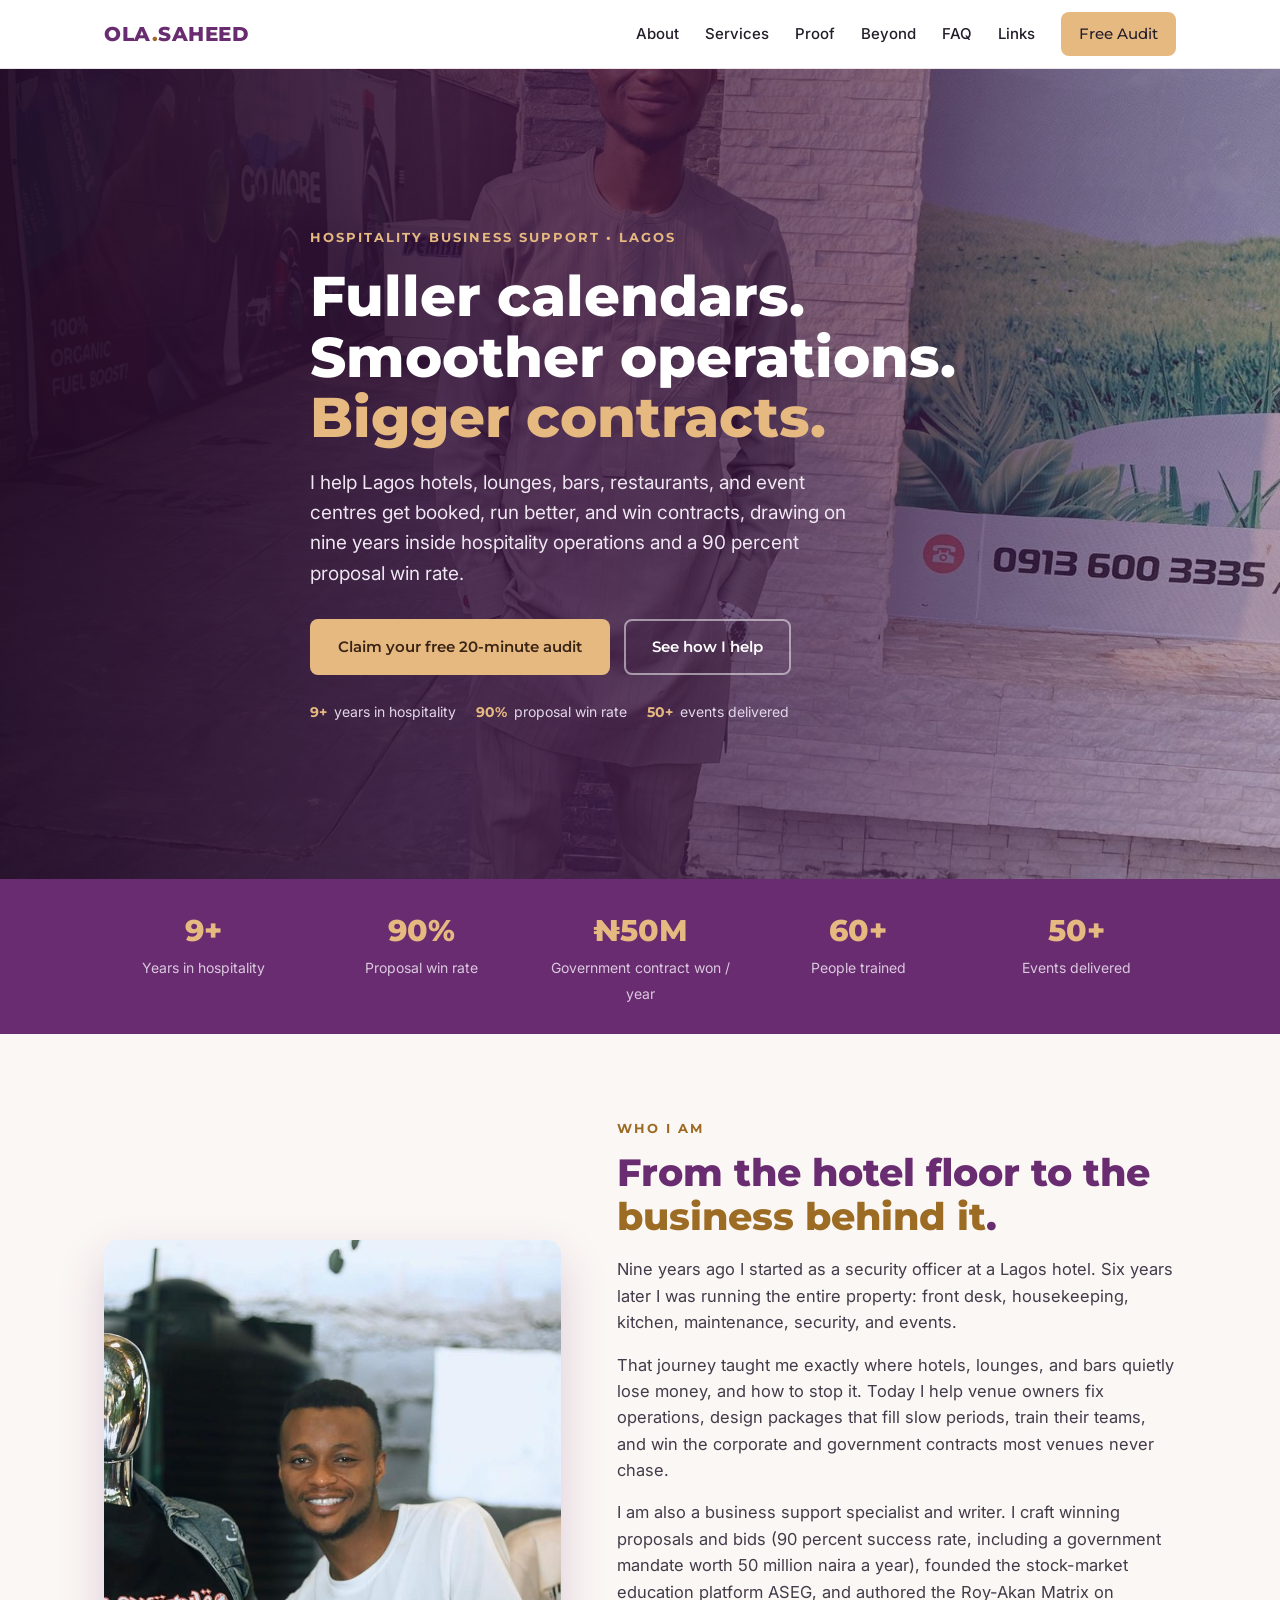
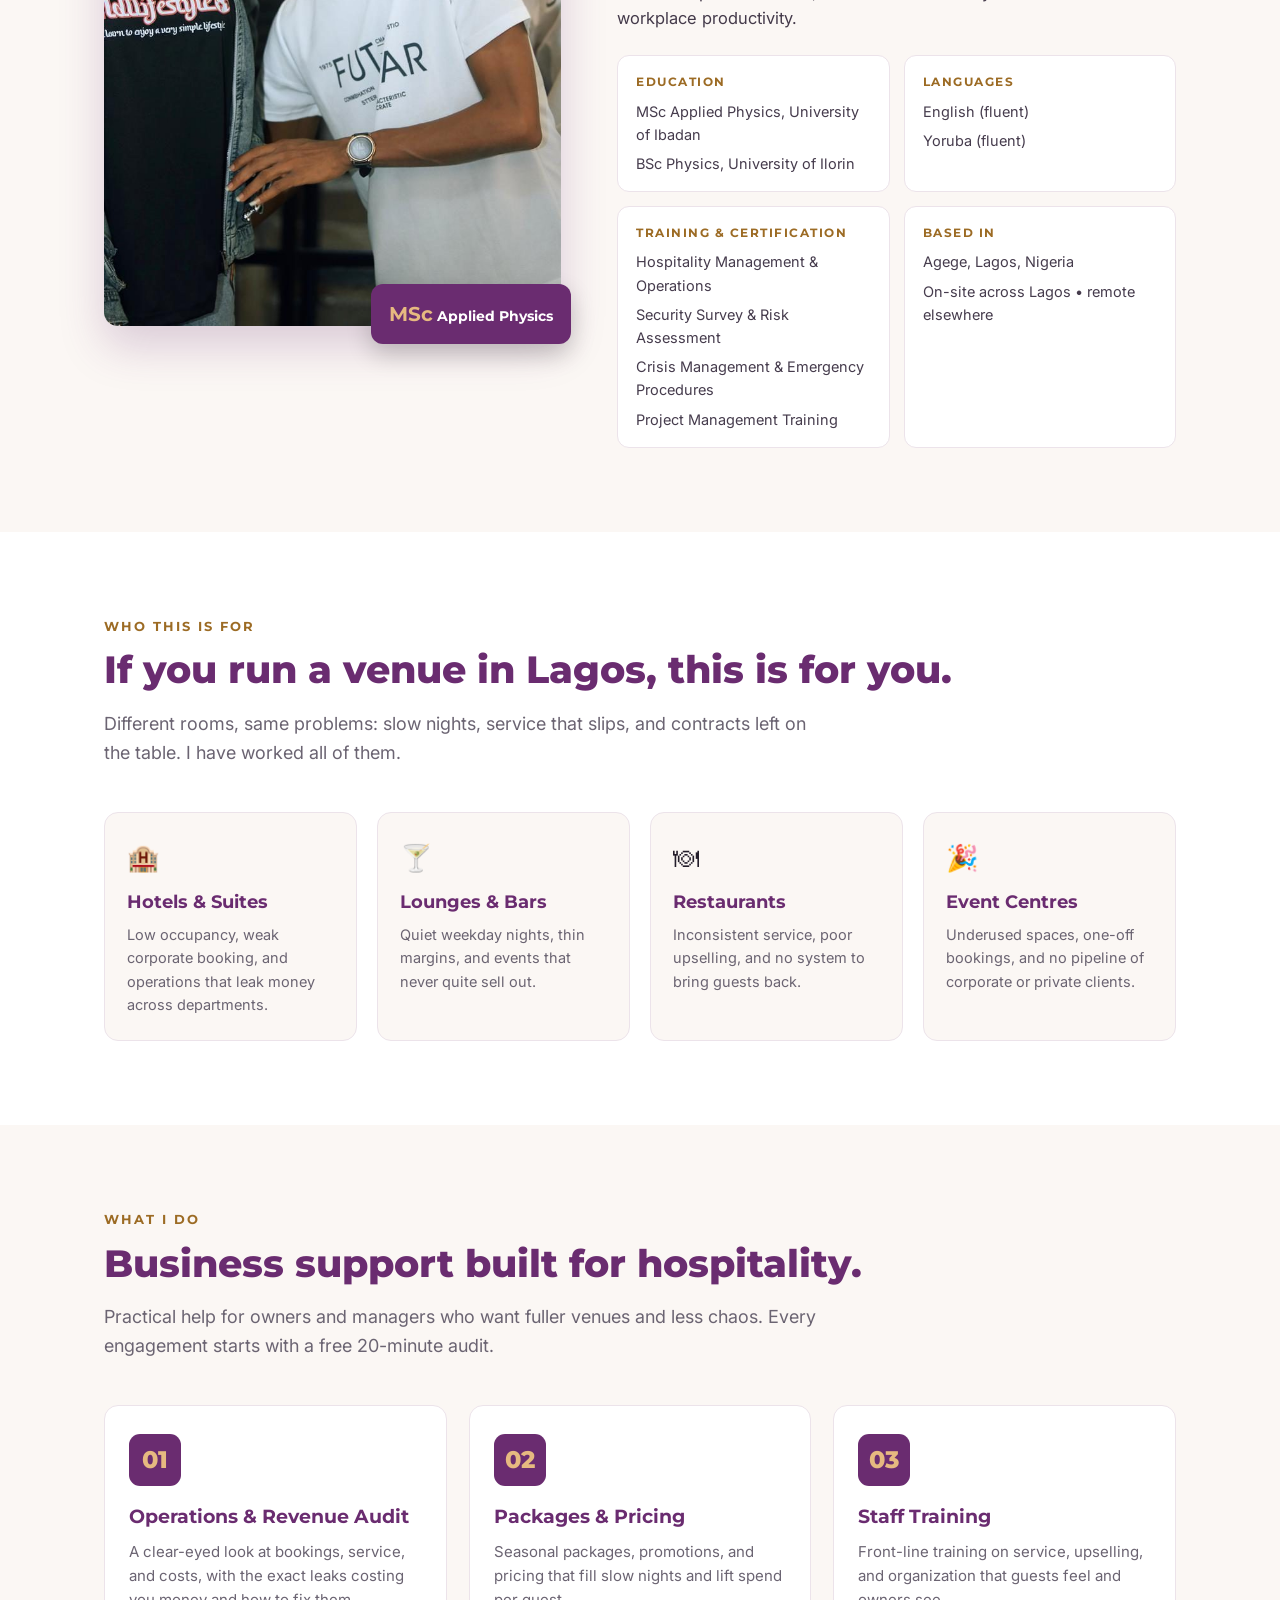
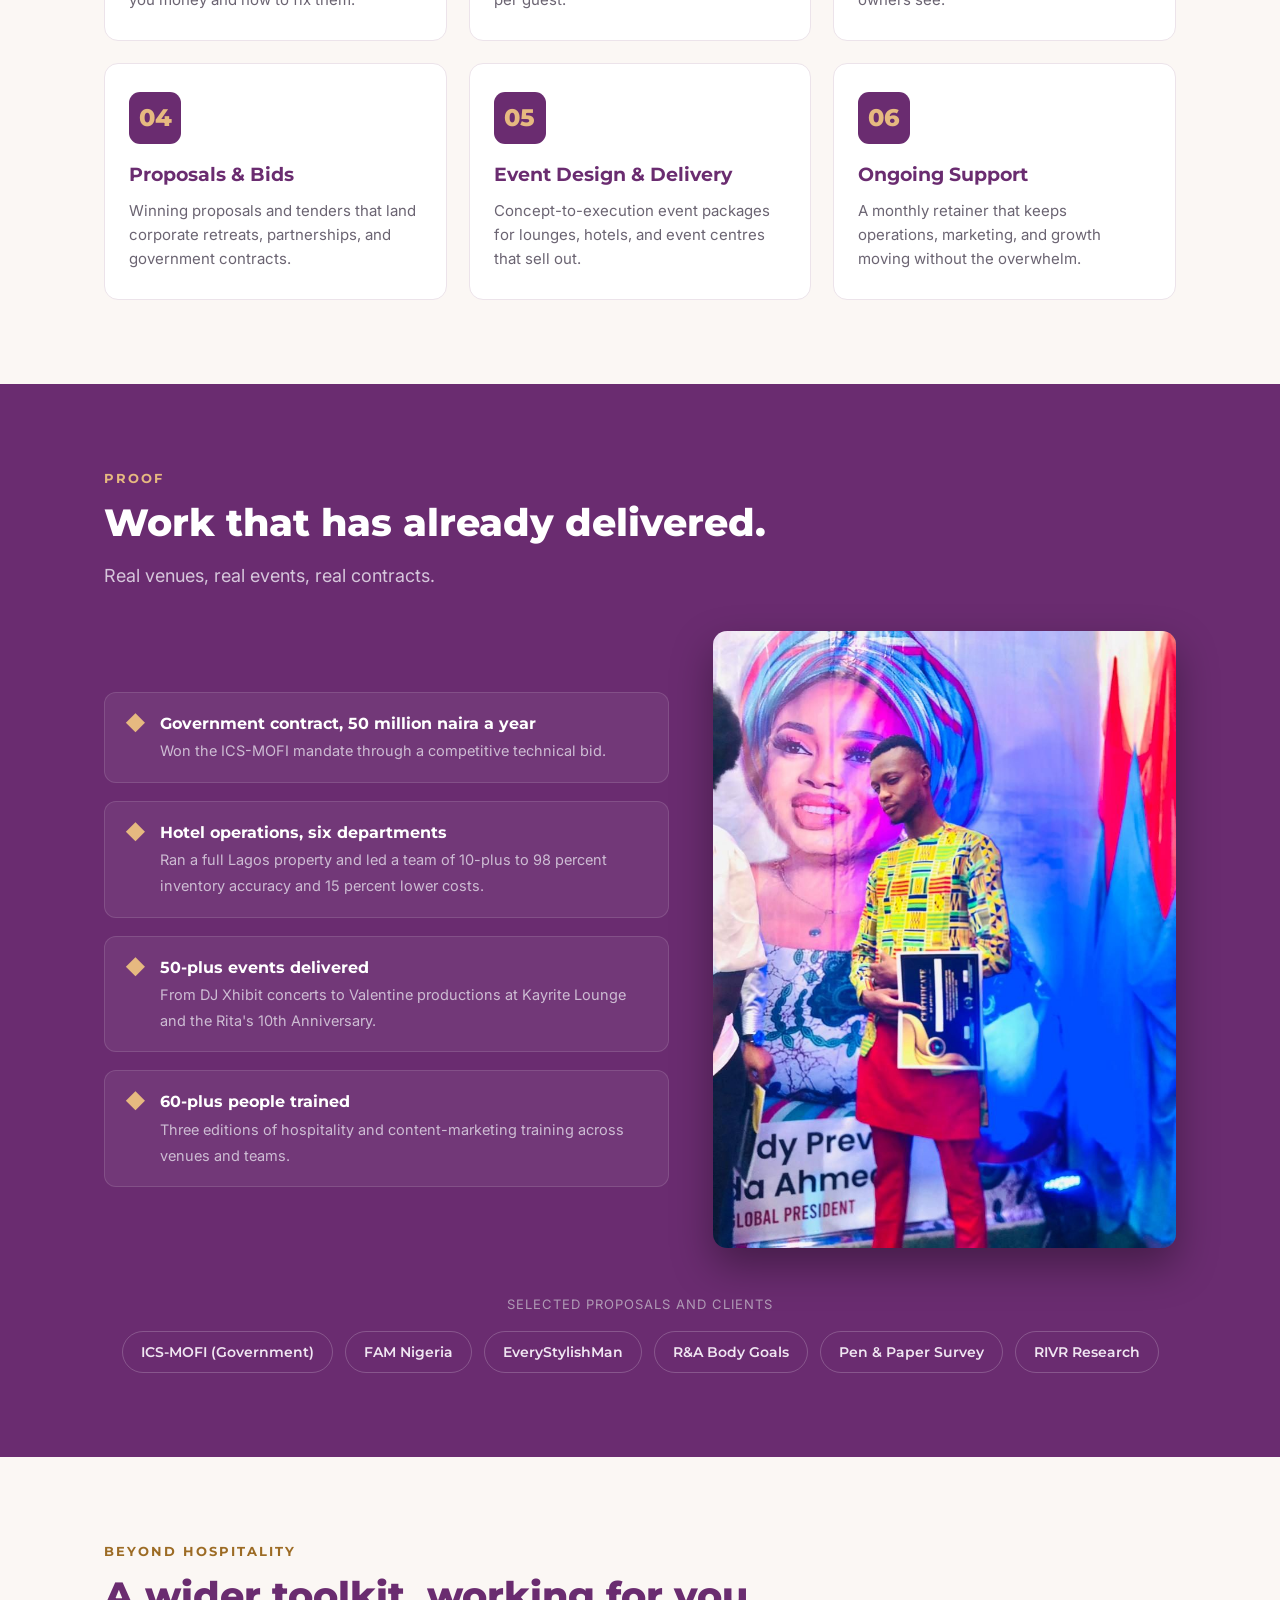
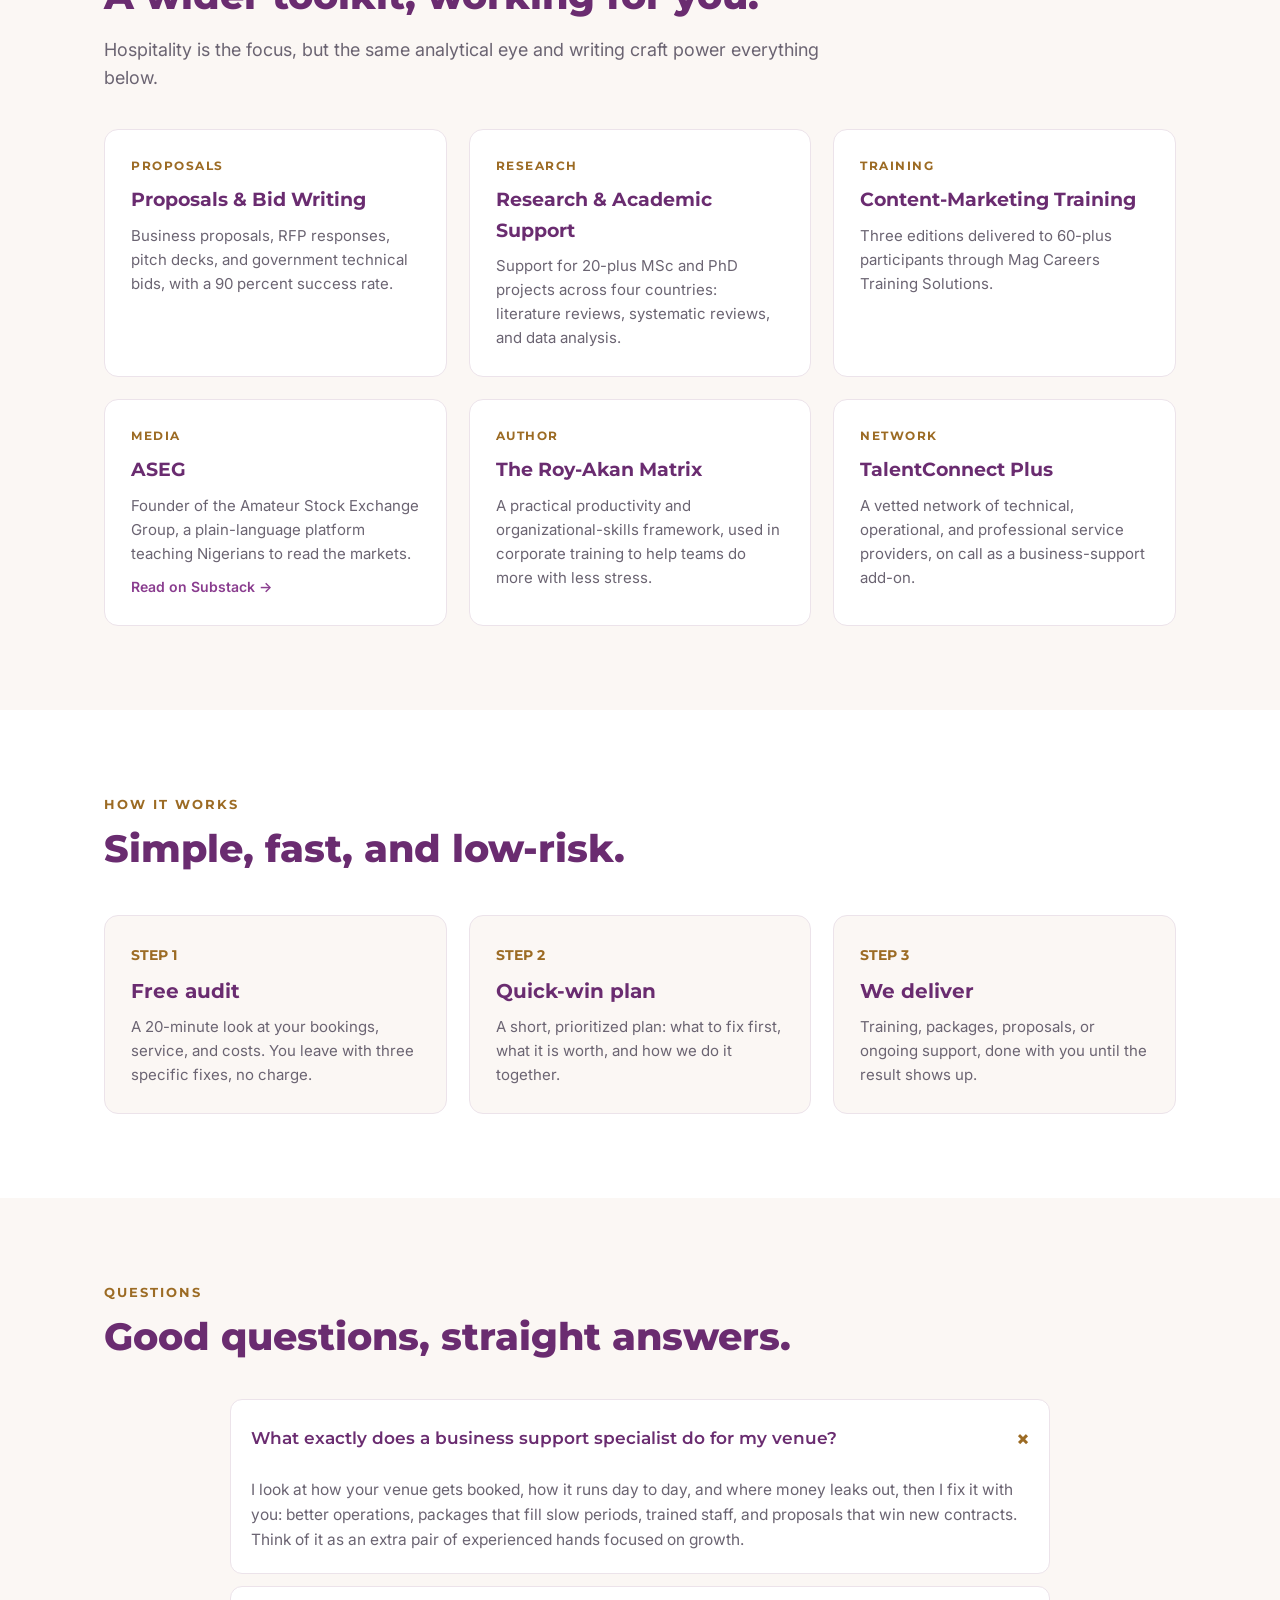
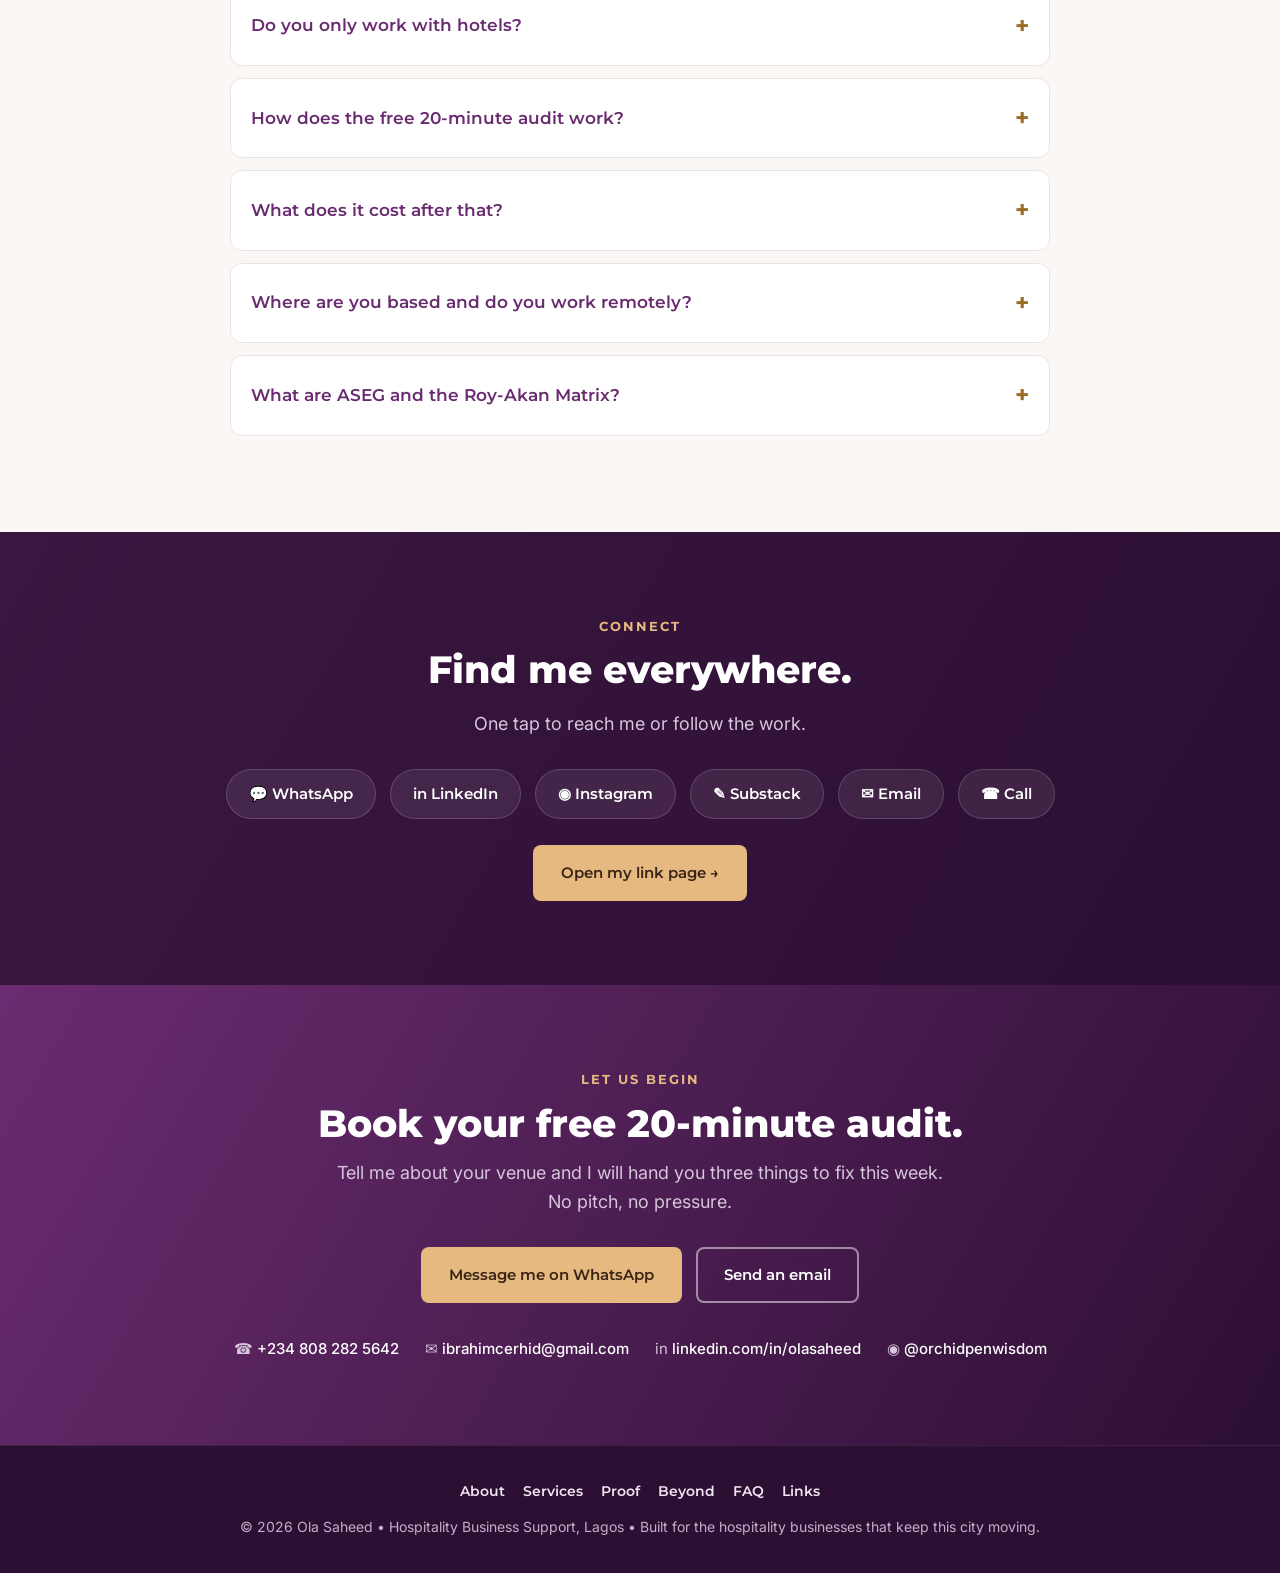
==== index.html @ 29c0fa30 "Revert to Orchid & Ink; expand site (about/credentials, who-for, beyond, FAQ, links band); add link-" ====
<!DOCTYPE html>
<html lang="en">
<head>
<meta charset="UTF-8" />
<meta name="viewport" content="width=device-width, initial-scale=1.0" />
<title>Ola Saheed | Hospitality Business Support in Lagos</title>
<link rel="icon" href="data:image/svg+xml,%3Csvg xmlns='http://www.w3.org/2000/svg' viewBox='0 0 32 32'%3E%3Crect width='32' height='32' rx='7' fill='%236A2C70'/%3E%3Ctext x='16' y='23' font-family='Montserrat,Arial,sans-serif' font-size='20' font-weight='800' fill='%23E6B980' text-anchor='middle'%3EO%3C/text%3E%3C/svg%3E" />
<meta name="description" content="Ola Saheed helps Lagos hotels, lounges, bars, restaurants, and event centres get booked, run smoother, and win contracts. Nine years in hospitality, a 90 percent proposal win rate. Free 20-minute audit." />
<meta property="og:title" content="Ola Saheed | Hospitality Business Support in Lagos" />
<meta property="og:description" content="Fuller calendars. Smoother operations. Bigger contracts. Free 20-minute venue audit." />
<meta property="og:type" content="website" />
<meta name="theme-color" content="#6A2C70" />
<link rel="preconnect" href="https://fonts.googleapis.com">
<link rel="preconnect" href="https://fonts.gstatic.com" crossorigin>
<link href="https://fonts.googleapis.com/css2?family=Montserrat:wght@600;700;800&family=Inter:wght@400;500;600&display=swap" rel="stylesheet">
<style>
  :root{
    --navy:#6A2C70; --navy2:#8A3D8F; --gold:#E6B980; --gold-deep:#9C6B24; --sand:#FBF7F4;
    --charcoal:#241E2B; --grey:#6b6472; --white:#fff; --line:#ece3ea;
  }
  *{margin:0;padding:0;box-sizing:border-box}
  html{scroll-behavior:smooth}
  body{font-family:'Inter',sans-serif;color:var(--charcoal);background:var(--white);line-height:1.6}
  h1,h2,h3,.brand{font-family:'Montserrat',sans-serif}
  a{text-decoration:none;color:inherit}
  .wrap{max-width:1120px;margin:0 auto;padding:0 24px}
  .btn{display:inline-block;padding:14px 26px;border-radius:8px;font-weight:600;font-family:'Montserrat';font-size:15px;transition:.2s;cursor:pointer;border:2px solid transparent}
  .btn-gold{background:var(--gold);color:#3a2416}
  .btn-gold:hover{filter:brightness(1.05);transform:translateY(-1px)}
  .btn-ghost{background:transparent;color:var(--white);border-color:rgba(255,255,255,.5)}
  .btn-ghost:hover{background:rgba(255,255,255,.12)}
  .btn-navy{background:var(--navy);color:#fff}
  .btn-navy:hover{background:var(--navy2)}

  /* NAV */
  header{position:sticky;top:0;z-index:50;background:rgba(255,255,255,.96);backdrop-filter:blur(8px);border-bottom:1px solid var(--line)}
  nav{display:flex;align-items:center;justify-content:space-between;height:68px}
  .brand{font-weight:800;font-size:20px;color:var(--navy);letter-spacing:.5px}
  .brand span{color:var(--gold-deep)}
  .navlinks{display:flex;gap:26px;align-items:center}
  .navlinks a{font-weight:500;font-size:15px;color:var(--charcoal)}
  .navlinks a:hover{color:var(--navy)}
  .nav-cta{background:var(--gold);color:#3a2416;padding:10px 18px;border-radius:8px;font-family:'Montserrat';font-weight:600;font-size:14px}
  .menu-btn{display:none;font-size:26px;color:var(--navy);background:none;border:none}

  /* HERO */
  .hero{position:relative;color:#fff;min-height:90vh;display:flex;align-items:center;
    background:linear-gradient(90deg, rgba(35,12,40,.94) 0%, rgba(60,22,66,.82) 45%, rgba(74,30,84,.42) 100%), url('images/hero.jpg');
    background-size:cover;background-position:center right}
  .hero-inner{max-width:660px;padding:60px 0}
  .eyebrow{display:inline-block;color:var(--gold);font-family:'Montserrat';font-weight:700;letter-spacing:2px;text-transform:uppercase;font-size:13px;margin-bottom:18px}
  .hero h1{font-size:clamp(34px,5vw,56px);line-height:1.08;font-weight:800;margin-bottom:20px}
  .hero h1 em{color:var(--gold);font-style:normal}
  .hero p{font-size:19px;color:#efe6f2;margin-bottom:30px;max-width:560px}
  .hero-cta{display:flex;gap:14px;flex-wrap:wrap}
  .hero-trust{margin-top:26px;color:#e3d6ea;font-size:14px;display:flex;gap:20px;flex-wrap:wrap}
  .hero-trust span{display:flex;align-items:center;gap:7px}
  .hero-trust b{color:var(--gold);font-family:'Montserrat'}

  /* STATS */
  .stats{background:var(--navy);color:#fff}
  .stats .wrap{display:flex;flex-wrap:wrap;justify-content:space-between;gap:20px;padding:28px 24px}
  .stat{flex:1;min-width:140px;text-align:center}
  .stat b{display:block;font-family:'Montserrat';font-weight:800;font-size:30px;color:var(--gold)}
  .stat span{font-size:14px;color:#d9c9de}

  /* SECTION */
  section{padding:84px 0}
  .tag{color:var(--gold-deep);font-family:'Montserrat';font-weight:700;letter-spacing:2px;text-transform:uppercase;font-size:13px;margin-bottom:12px}
  h2{font-size:clamp(26px,3.5vw,38px);color:var(--navy);font-weight:800;margin-bottom:18px;line-height:1.15}
  .lead{font-size:18px;color:var(--grey);max-width:720px}

  /* ABOUT */
  .about{background:var(--sand)}
  .about-grid{display:grid;grid-template-columns:0.9fr 1.1fr;gap:56px;align-items:center}
  .about-photo{position:relative}
  .about-photo img{width:100%;border-radius:14px;display:block;box-shadow:0 20px 45px rgba(106,44,112,.22)}
  .about-photo .badge{position:absolute;bottom:-18px;right:-10px;background:var(--navy);color:#fff;padding:14px 18px;border-radius:12px;font-family:'Montserrat';font-weight:700;font-size:14px;box-shadow:0 10px 25px rgba(0,0,0,.2)}
  .about-photo .badge b{color:var(--gold);font-size:20px}
  .about h2 em{color:var(--gold-deep);font-style:normal}
  .about p{margin-bottom:16px;color:#443a4a;font-size:16.5px}
  .cred{margin-top:24px;display:grid;grid-template-columns:1fr 1fr;gap:14px}
  .cred-card{background:#fff;border:1px solid var(--line);border-radius:12px;padding:16px 18px}
  .cred-card h4{font-family:'Montserrat';font-size:12px;letter-spacing:1.5px;text-transform:uppercase;color:var(--gold-deep);margin-bottom:8px}
  .cred-card p{margin:0;font-size:14.5px;color:#463c4d}
  .cred-card p+p{margin-top:6px}

  /* WHO */
  .who-grid{display:grid;grid-template-columns:repeat(4,1fr);gap:20px;margin-top:44px}
  .who{background:var(--sand);border:1px solid var(--line);border-radius:14px;padding:24px 22px}
  .who .emo{font-size:26px;margin-bottom:10px}
  .who h3{color:var(--navy);font-size:18px;margin-bottom:6px}
  .who p{color:var(--grey);font-size:14.5px}

  /* SERVICES */
  .cards{display:grid;grid-template-columns:repeat(3,1fr);gap:22px;margin-top:44px}
  .card{background:#fff;border:1px solid var(--line);border-radius:14px;padding:28px 24px;transition:.2s}
  .card:hover{transform:translateY(-4px);box-shadow:0 16px 34px rgba(106,44,112,.12);border-color:transparent}
  .card .ico{width:52px;height:52px;border-radius:11px;background:var(--navy);color:var(--gold);display:flex;align-items:center;justify-content:center;font-size:24px;margin-bottom:16px;font-family:'Montserrat';font-weight:800}
  .card h3{font-size:19px;color:var(--navy);margin-bottom:8px}
  .card p{font-size:15px;color:var(--grey)}

  /* PROOF */
  .proof{background:var(--navy);color:#fff}
  .proof h2{color:#fff}
  .proof .tag{color:var(--gold)}
  .proof .lead{color:#d6c6db}
  .proof-grid{display:grid;grid-template-columns:1.1fr .9fr;gap:44px;margin-top:40px;align-items:center}
  .proof-list{display:flex;flex-direction:column;gap:18px}
  .pitem{display:flex;gap:14px;align-items:flex-start;background:rgba(255,255,255,.06);border:1px solid rgba(255,255,255,.12);border-radius:12px;padding:18px 20px}
  .pitem .dot{color:var(--gold);font-size:20px;line-height:1.2}
  .pitem b{font-family:'Montserrat';display:block;margin-bottom:2px}
  .pitem span{color:#cdbcd3;font-size:14.5px}
  .proof-photo img{width:100%;border-radius:14px;display:block;box-shadow:0 18px 40px rgba(0,0,0,.35)}
  .logos{margin-top:46px;text-align:center}
  .logos p{color:#b09ab5;font-size:13px;letter-spacing:1px;text-transform:uppercase;margin-bottom:16px}
  .logos .row{display:flex;flex-wrap:wrap;gap:12px;justify-content:center}
  .chip{border:1px solid rgba(255,255,255,.2);border-radius:30px;padding:9px 18px;font-family:'Montserrat';font-weight:600;font-size:14px;color:#f0e6f2}

  /* BEYOND / RANGE */
  .range{background:var(--sand)}
  .range-grid{display:grid;grid-template-columns:repeat(3,1fr);gap:22px;margin-top:36px}
  .range-card{background:#fff;border:1px solid var(--line);border-radius:14px;padding:26px}
  .range-card .rk{font-family:'Montserrat';font-weight:700;font-size:12px;letter-spacing:1.5px;text-transform:uppercase;color:var(--gold-deep);margin-bottom:10px}
  .range-card h3{color:var(--navy);font-size:19px;margin-bottom:8px}
  .range-card p{color:var(--grey);font-size:15px}
  .range-card a{color:var(--navy2);font-weight:600;font-size:14px;display:inline-block;margin-top:10px}

  /* PROCESS */
  .steps{display:grid;grid-template-columns:repeat(3,1fr);gap:22px;margin-top:44px}
  .step{padding:26px;border-radius:14px;background:var(--sand);border:1px solid var(--line)}
  .step b{font-family:'Montserrat';color:var(--gold-deep);font-size:14px}
  .step h3{color:var(--navy);font-size:20px;margin:8px 0}
  .step p{color:var(--grey);font-size:15px}

  /* FAQ */
  .faq{max-width:820px;margin:40px auto 0}
  .faq details{border:1px solid var(--line);border-radius:12px;padding:0 20px;margin-bottom:12px;background:#fff}
  .faq summary{list-style:none;cursor:pointer;padding:20px 0;font-family:'Montserrat';font-weight:600;font-size:17px;color:var(--navy);display:flex;justify-content:space-between;align-items:center;gap:16px}
  .faq summary::-webkit-details-marker{display:none}
  .faq summary::after{content:'+';color:var(--gold-deep);font-size:24px;font-weight:700;transition:.2s}
  .faq details[open] summary::after{transform:rotate(45deg)}
  .faq details p{color:var(--grey);font-size:15.5px;padding:0 0 20px;margin:0}

  /* LINKS BAND */
  .links-band{background:linear-gradient(120deg,#3a1740,#2D0F33);color:#fff;text-align:center}
  .links-band h2{color:#fff}
  .links-band .lead{color:#d6c6db;margin:0 auto 30px}
  .link-row{display:flex;gap:14px;justify-content:center;flex-wrap:wrap;margin-bottom:26px}
  .link-pill{display:flex;align-items:center;gap:9px;background:rgba(255,255,255,.08);border:1px solid rgba(255,255,255,.16);border-radius:30px;padding:12px 22px;font-family:'Montserrat';font-weight:600;font-size:15px;color:#fff;transition:.2s}
  .link-pill:hover{background:var(--gold);color:#3a2416;border-color:var(--gold);transform:translateY(-2px)}

  /* CTA / CONTACT */
  .cta{background:linear-gradient(120deg,var(--navy),#2D0F33);color:#fff;text-align:center}
  .cta h2{color:#fff;margin-bottom:14px}
  .cta p{color:#d6c6db;font-size:18px;max-width:620px;margin:0 auto 30px}
  .cta-row{display:flex;gap:14px;justify-content:center;flex-wrap:wrap}
  .contactbar{display:flex;gap:26px;justify-content:center;flex-wrap:wrap;margin-top:34px;color:#d6c6db;font-size:15px}
  .contactbar a{color:#fff;font-weight:500}
  footer{background:#2D0F33;color:#c3b0c9;text-align:center;padding:34px 24px;font-size:14px;border-top:1px solid rgba(255,255,255,.08)}
  footer a{color:#f0e6f2}
  .foot-links{display:flex;gap:18px;justify-content:center;flex-wrap:wrap;margin-bottom:14px;font-family:'Montserrat';font-weight:600;font-size:14px}

  @media(max-width:900px){
    .about-grid,.proof-grid{grid-template-columns:1fr;gap:34px}
    .cards,.steps,.range-grid,.who-grid{grid-template-columns:1fr}
    .cred{grid-template-columns:1fr 1fr}
    .menu-btn{display:block}
    .about-photo .badge{right:10px}
    .navlinks{
      display:none;position:absolute;top:68px;left:0;right:0;
      flex-direction:column;align-items:stretch;gap:0;
      background:#fff;border-bottom:1px solid var(--line);
      box-shadow:0 16px 30px rgba(106,44,112,.12);padding:8px 24px 18px}
    .navlinks.open{display:flex}
    .navlinks a{padding:13px 4px;border-bottom:1px solid var(--line);font-size:16px}
    .navlinks a:last-child{border-bottom:none}
    .nav-cta{margin-top:10px;text-align:center}
  }
  @media(max-width:560px){ .who-grid{grid-template-columns:1fr 1fr} }
</style>
</head>
<body>

<header>
  <div class="wrap">
    <nav>
      <div class="brand">OLA<span>.</span>SAHEED</div>
      <div class="navlinks">
        <a href="#about">About</a>
        <a href="#services">Services</a>
        <a href="#proof">Proof</a>
        <a href="#beyond">Beyond</a>
        <a href="#faq">FAQ</a>
        <a href="links.html">Links</a>
        <a class="nav-cta" href="https://wa.me/message/EQCIJZAHGFGKD1" target="_blank" rel="noopener">Free Audit</a>
      </div>
      <button class="menu-btn" aria-label="Menu" onclick="document.querySelector('.navlinks').classList.toggle('open')">&#9776;</button>
    </nav>
  </div>
</header>

<!-- HERO -->
<section class="hero" style="padding:0">
  <div class="wrap">
    <div class="hero-inner">
      <span class="eyebrow">Hospitality Business Support &bull; Lagos</span>
      <h1>Fuller calendars. Smoother operations. <em>Bigger contracts.</em></h1>
      <p>I help Lagos hotels, lounges, bars, restaurants, and event centres get booked, run better, and win contracts, drawing on nine years inside hospitality operations and a 90 percent proposal win rate.</p>
      <div class="hero-cta">
        <a class="btn btn-gold" href="https://wa.me/message/EQCIJZAHGFGKD1" target="_blank" rel="noopener">Claim your free 20-minute audit</a>
        <a class="btn btn-ghost" href="#services">See how I help</a>
      </div>
      <div class="hero-trust">
        <span><b>9+</b> years in hospitality</span>
        <span><b>90%</b> proposal win rate</span>
        <span><b>50+</b> events delivered</span>
      </div>
    </div>
  </div>
</section>

<!-- STATS -->
<div class="stats">
  <div class="wrap">
    <div class="stat"><b>9+</b><span>Years in hospitality</span></div>
    <div class="stat"><b>90%</b><span>Proposal win rate</span></div>
    <div class="stat"><b>&#8358;50M</b><span>Government contract won / year</span></div>
    <div class="stat"><b>60+</b><span>People trained</span></div>
    <div class="stat"><b>50+</b><span>Events delivered</span></div>
  </div>
</div>

<!-- ABOUT -->
<section class="about" id="about">
  <div class="wrap about-grid">
    <div class="about-photo">
      <img src="images/about.jpg" alt="Ola Saheed" />
      <div class="badge"><b>MSc</b> Applied Physics</div>
    </div>
    <div>
      <div class="tag">Who I am</div>
      <h2>From the hotel floor to the <em>business behind it</em>.</h2>
      <p>Nine years ago I started as a security officer at a Lagos hotel. Six years later I was running the entire property: front desk, housekeeping, kitchen, maintenance, security, and events.</p>
      <p>That journey taught me exactly where hotels, lounges, and bars quietly lose money, and how to stop it. Today I help venue owners fix operations, design packages that fill slow periods, train their teams, and win the corporate and government contracts most venues never chase.</p>
      <p>I am also a business support specialist and writer. I craft winning proposals and bids (90 percent success rate, including a government mandate worth 50 million naira a year), founded the stock-market education platform ASEG, and authored the Roy-Akan Matrix on workplace productivity.</p>
      <div class="cred">
        <div class="cred-card">
          <h4>Education</h4>
          <p>MSc Applied Physics, University of Ibadan</p>
          <p>BSc Physics, University of Ilorin</p>
        </div>
        <div class="cred-card">
          <h4>Languages</h4>
          <p>English (fluent)</p>
          <p>Yoruba (fluent)</p>
        </div>
        <div class="cred-card">
          <h4>Training &amp; Certification</h4>
          <p>Hospitality Management &amp; Operations</p>
          <p>Security Survey &amp; Risk Assessment</p>
          <p>Crisis Management &amp; Emergency Procedures</p>
          <p>Project Management Training</p>
        </div>
        <div class="cred-card">
          <h4>Based in</h4>
          <p>Agege, Lagos, Nigeria</p>
          <p>On-site across Lagos &bull; remote elsewhere</p>
        </div>
      </div>
    </div>
  </div>
</section>

<!-- WHO -->
<section id="who">
  <div class="wrap">
    <div class="tag">Who this is for</div>
    <h2>If you run a venue in Lagos, this is for you.</h2>
    <p class="lead">Different rooms, same problems: slow nights, service that slips, and contracts left on the table. I have worked all of them.</p>
    <div class="who-grid">
      <div class="who"><div class="emo">&#127976;</div><h3>Hotels &amp; Suites</h3><p>Low occupancy, weak corporate booking, and operations that leak money across departments.</p></div>
      <div class="who"><div class="emo">&#127864;</div><h3>Lounges &amp; Bars</h3><p>Quiet weekday nights, thin margins, and events that never quite sell out.</p></div>
      <div class="who"><div class="emo">&#127869;</div><h3>Restaurants</h3><p>Inconsistent service, poor upselling, and no system to bring guests back.</p></div>
      <div class="who"><div class="emo">&#127881;</div><h3>Event Centres</h3><p>Underused spaces, one-off bookings, and no pipeline of corporate or private clients.</p></div>
    </div>
  </div>
</section>

<!-- SERVICES -->
<section id="services" style="background:var(--sand)">
  <div class="wrap">
    <div class="tag">What I do</div>
    <h2>Business support built for hospitality.</h2>
    <p class="lead">Practical help for owners and managers who want fuller venues and less chaos. Every engagement starts with a free 20-minute audit.</p>
    <div class="cards">
      <div class="card"><div class="ico">01</div><h3>Operations &amp; Revenue Audit</h3><p>A clear-eyed look at bookings, service, and costs, with the exact leaks costing you money and how to fix them.</p></div>
      <div class="card"><div class="ico">02</div><h3>Packages &amp; Pricing</h3><p>Seasonal packages, promotions, and pricing that fill slow nights and lift spend per guest.</p></div>
      <div class="card"><div class="ico">03</div><h3>Staff Training</h3><p>Front-line training on service, upselling, and organization that guests feel and owners see.</p></div>
      <div class="card"><div class="ico">04</div><h3>Proposals &amp; Bids</h3><p>Winning proposals and tenders that land corporate retreats, partnerships, and government contracts.</p></div>
      <div class="card"><div class="ico">05</div><h3>Event Design &amp; Delivery</h3><p>Concept-to-execution event packages for lounges, hotels, and event centres that sell out.</p></div>
      <div class="card"><div class="ico">06</div><h3>Ongoing Support</h3><p>A monthly retainer that keeps operations, marketing, and growth moving without the overwhelm.</p></div>
    </div>
  </div>
</section>

<!-- PROOF -->
<section class="proof" id="proof">
  <div class="wrap">
    <div class="tag">Proof</div>
    <h2>Work that has already delivered.</h2>
    <p class="lead">Real venues, real events, real contracts.</p>
    <div class="proof-grid">
      <div class="proof-list">
        <div class="pitem"><span class="dot">&#9670;</span><div><b>Government contract, 50 million naira a year</b><span>Won the ICS-MOFI mandate through a competitive technical bid.</span></div></div>
        <div class="pitem"><span class="dot">&#9670;</span><div><b>Hotel operations, six departments</b><span>Ran a full Lagos property and led a team of 10-plus to 98 percent inventory accuracy and 15 percent lower costs.</span></div></div>
        <div class="pitem"><span class="dot">&#9670;</span><div><b>50-plus events delivered</b><span>From DJ Xhibit concerts to Valentine productions at Kayrite Lounge and the Rita's 10th Anniversary.</span></div></div>
        <div class="pitem"><span class="dot">&#9670;</span><div><b>60-plus people trained</b><span>Three editions of hospitality and content-marketing training across venues and teams.</span></div></div>
      </div>
      <div class="proof-photo">
        <img src="images/recognition.jpg" alt="Ola Saheed receiving recognition" />
      </div>
    </div>
    <div class="logos">
      <p>Selected proposals and clients</p>
      <div class="row">
        <span class="chip">ICS-MOFI (Government)</span>
        <span class="chip">FAM Nigeria</span>
        <span class="chip">EveryStylishMan</span>
        <span class="chip">R&amp;A Body Goals</span>
        <span class="chip">Pen &amp; Paper Survey</span>
        <span class="chip">RIVR Research</span>
      </div>
    </div>
  </div>
</section>

<!-- BEYOND -->
<section class="range" id="beyond">
  <div class="wrap">
    <div class="tag">Beyond hospitality</div>
    <h2>A wider toolkit, working for you.</h2>
    <p class="lead">Hospitality is the focus, but the same analytical eye and writing craft power everything below.</p>
    <div class="range-grid">
      <div class="range-card"><div class="rk">Proposals</div><h3>Proposals &amp; Bid Writing</h3><p>Business proposals, RFP responses, pitch decks, and government technical bids, with a 90 percent success rate.</p></div>
      <div class="range-card"><div class="rk">Research</div><h3>Research &amp; Academic Support</h3><p>Support for 20-plus MSc and PhD projects across four countries: literature reviews, systematic reviews, and data analysis.</p></div>
      <div class="range-card"><div class="rk">Training</div><h3>Content-Marketing Training</h3><p>Three editions delivered to 60-plus participants through Mag Careers Training Solutions.</p></div>
      <div class="range-card"><div class="rk">Media</div><h3>ASEG</h3><p>Founder of the Amateur Stock Exchange Group, a plain-language platform teaching Nigerians to read the markets.</p><a href="https://olasaheed.substack.com" target="_blank" rel="noopener">Read on Substack &rarr;</a></div>
      <div class="range-card"><div class="rk">Author</div><h3>The Roy-Akan Matrix</h3><p>A practical productivity and organizational-skills framework, used in corporate training to help teams do more with less stress.</p></div>
      <div class="range-card"><div class="rk">Network</div><h3>TalentConnect Plus</h3><p>A vetted network of technical, operational, and professional service providers, on call as a business-support add-on.</p></div>
    </div>
  </div>
</section>

<!-- PROCESS -->
<section id="process">
  <div class="wrap">
    <div class="tag">How it works</div>
    <h2>Simple, fast, and low-risk.</h2>
    <div class="steps">
      <div class="step"><b>STEP 1</b><h3>Free audit</h3><p>A 20-minute look at your bookings, service, and costs. You leave with three specific fixes, no charge.</p></div>
      <div class="step"><b>STEP 2</b><h3>Quick-win plan</h3><p>A short, prioritized plan: what to fix first, what it is worth, and how we do it together.</p></div>
      <div class="step"><b>STEP 3</b><h3>We deliver</h3><p>Training, packages, proposals, or ongoing support, done with you until the result shows up.</p></div>
    </div>
  </div>
</section>

<!-- FAQ -->
<section id="faq" style="background:var(--sand)">
  <div class="wrap">
    <div class="tag">Questions</div>
    <h2>Good questions, straight answers.</h2>
    <div class="faq">
      <details open><summary>What exactly does a business support specialist do for my venue?</summary><p>I look at how your venue gets booked, how it runs day to day, and where money leaks out, then I fix it with you: better operations, packages that fill slow periods, trained staff, and proposals that win new contracts. Think of it as an extra pair of experienced hands focused on growth.</p></details>
      <details><summary>Do you only work with hotels?</summary><p>No. Hotels, lounges, bars, restaurants, and event centres are the core focus, but I also write proposals and bids, run research and academic support, and deliver training for teams outside hospitality.</p></details>
      <details><summary>How does the free 20-minute audit work?</summary><p>We talk on WhatsApp or a call. You tell me about your venue, I ask the right questions, and you leave with three specific things to fix that week. No pitch, no pressure, no charge.</p></details>
      <details><summary>What does it cost after that?</summary><p>The audit is free. From there I give you a short quick-win plan with clear pricing, so you decide with the numbers in front of you. Retainers are available for ongoing support.</p></details>
      <details><summary>Where are you based and do you work remotely?</summary><p>I am in Agege, Lagos, and work on-site across Lagos. Proposals, research, and training I deliver remotely anywhere.</p></details>
      <details><summary>What are ASEG and the Roy-Akan Matrix?</summary><p>ASEG is a stock-market education platform I founded. The Roy-Akan Matrix is a productivity framework I authored. Both show the same analytical thinking and writing I bring to your business.</p></details>
    </div>
  </div>
</section>

<!-- LINKS BAND -->
<section class="links-band" id="links">
  <div class="wrap">
    <div class="tag" style="color:var(--gold)">Connect</div>
    <h2>Find me everywhere.</h2>
    <p class="lead">One tap to reach me or follow the work.</p>
    <div class="link-row">
      <a class="link-pill" href="https://wa.me/message/EQCIJZAHGFGKD1" target="_blank" rel="noopener">&#128172; WhatsApp</a>
      <a class="link-pill" href="https://linkedin.com/in/olasaheed" target="_blank" rel="noopener">in LinkedIn</a>
      <a class="link-pill" href="https://instagram.com/orchidpenwisdom" target="_blank" rel="noopener">&#9673; Instagram</a>
      <a class="link-pill" href="https://olasaheed.substack.com" target="_blank" rel="noopener">&#9998; Substack</a>
      <a class="link-pill" href="mailto:ibrahimcerhid@gmail.com">&#9993; Email</a>
      <a class="link-pill" href="tel:+2348082825642">&#9742; Call</a>
    </div>
    <a class="btn btn-gold" href="links.html">Open my link page &rarr;</a>
  </div>
</section>

<!-- CTA -->
<section class="cta" id="contact">
  <div class="wrap">
    <div class="tag" style="color:var(--gold)">Let us begin</div>
    <h2>Book your free 20-minute audit.</h2>
    <p>Tell me about your venue and I will hand you three things to fix this week. No pitch, no pressure.</p>
    <div class="cta-row">
      <a class="btn btn-gold" href="https://wa.me/message/EQCIJZAHGFGKD1" target="_blank" rel="noopener">Message me on WhatsApp</a>
      <a class="btn btn-ghost" href="mailto:ibrahimcerhid@gmail.com">Send an email</a>
    </div>
    <div class="contactbar">
      <span>&#9742; <a href="tel:+2348082825642">+234 808 282 5642</a></span>
      <span>&#9993; <a href="mailto:ibrahimcerhid@gmail.com">ibrahimcerhid@gmail.com</a></span>
      <span>in <a href="https://linkedin.com/in/olasaheed" target="_blank" rel="noopener">linkedin.com/in/olasaheed</a></span>
      <span>&#9673; <a href="https://instagram.com/orchidpenwisdom" target="_blank" rel="noopener">@orchidpenwisdom</a></span>
    </div>
  </div>
</section>

<footer>
  <div class="foot-links">
    <a href="#about">About</a>
    <a href="#services">Services</a>
    <a href="#proof">Proof</a>
    <a href="#beyond">Beyond</a>
    <a href="#faq">FAQ</a>
    <a href="links.html">Links</a>
  </div>
  &copy; 2026 Ola Saheed &bull; Hospitality Business Support, Lagos &bull; Built for the hospitality businesses that keep this city moving.
</footer>

<script>
  document.querySelectorAll('.navlinks a').forEach(function(a){
    a.addEventListener('click',function(){document.querySelector('.navlinks').classList.remove('open')});
  });
</script>
</body>
</html>
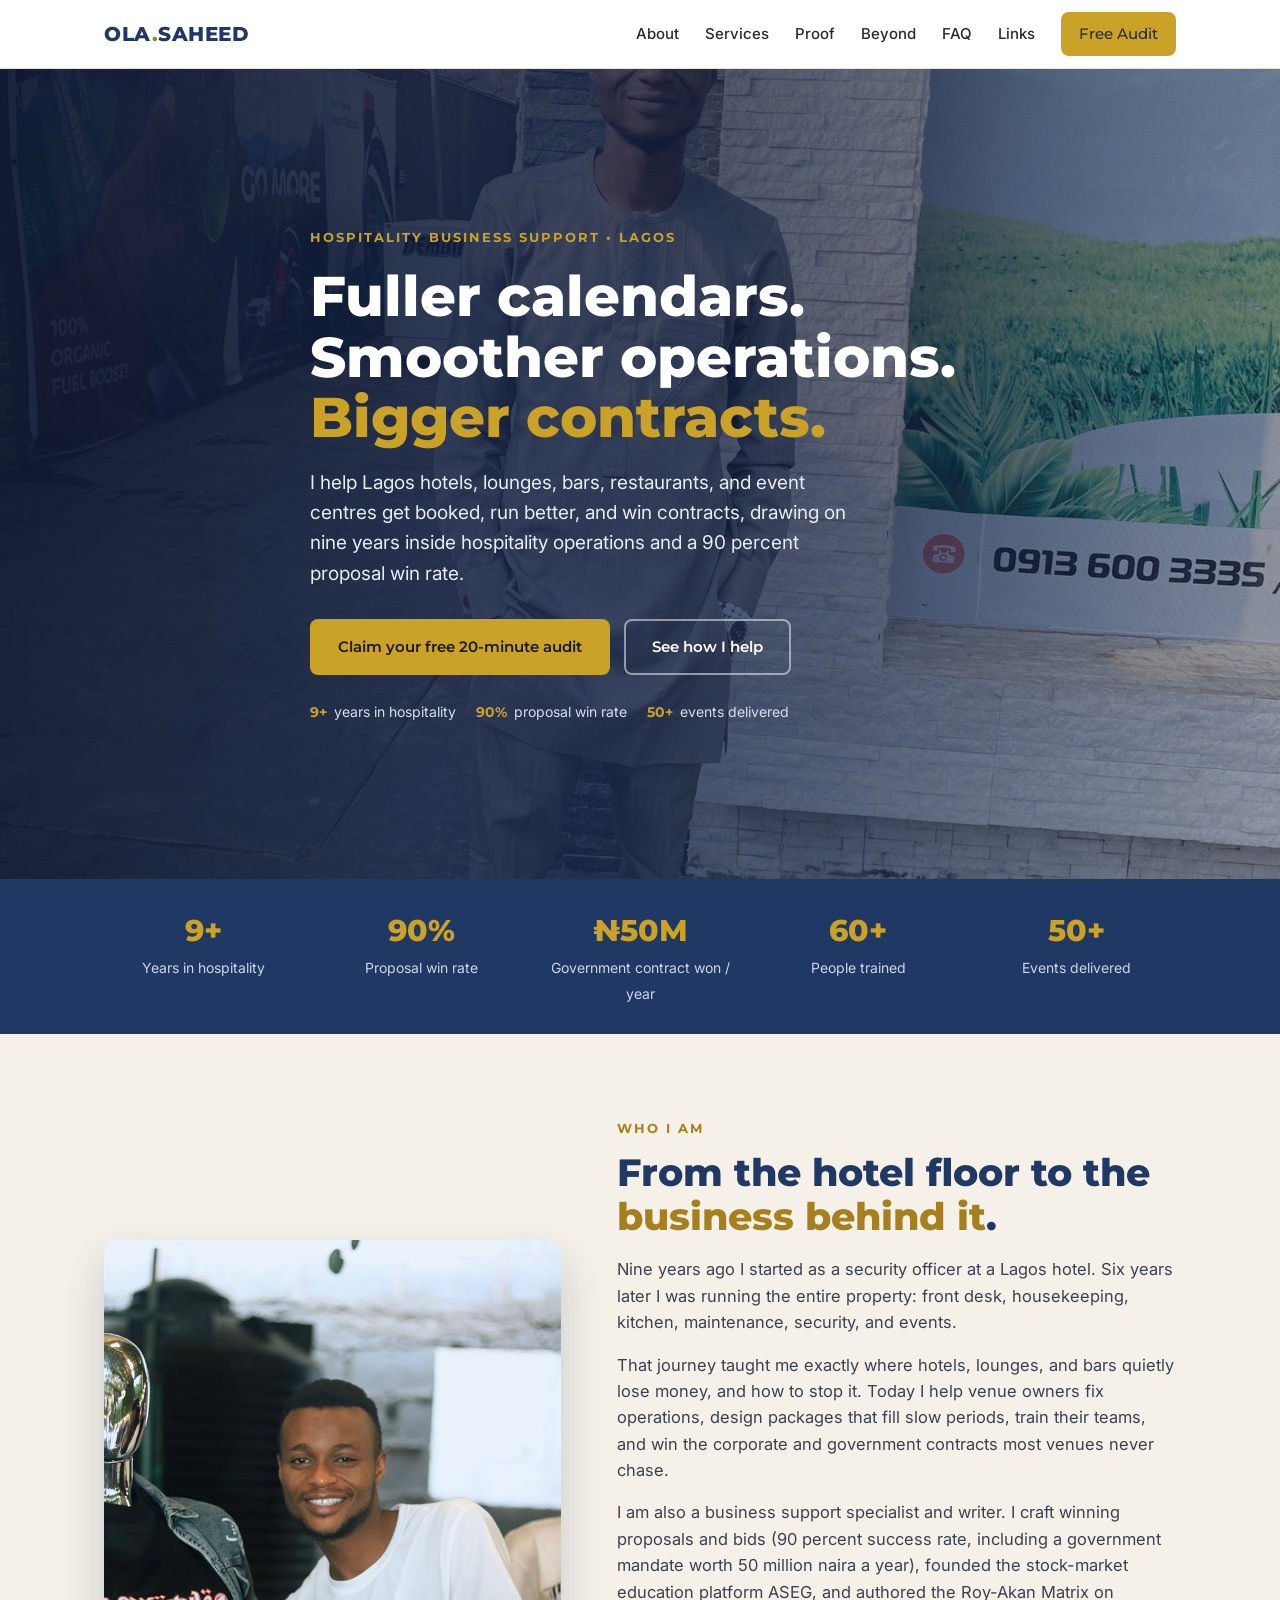
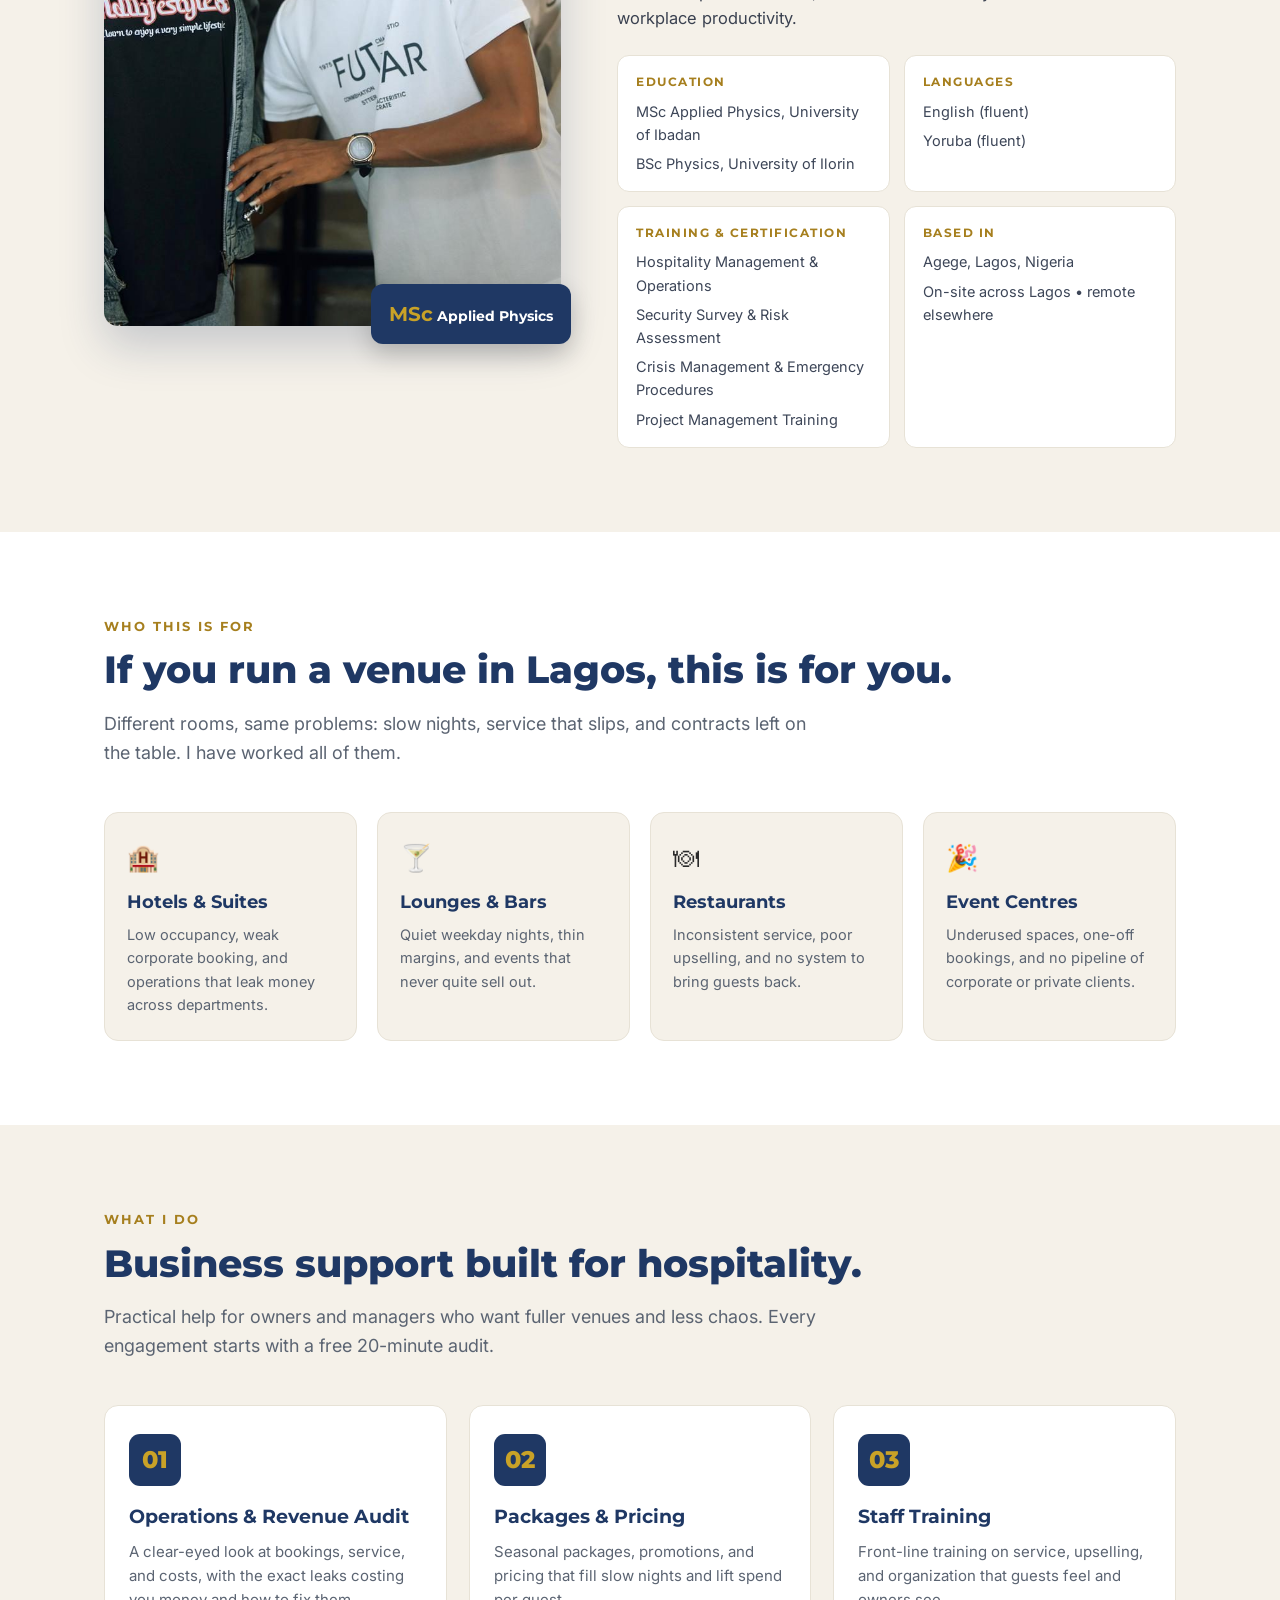
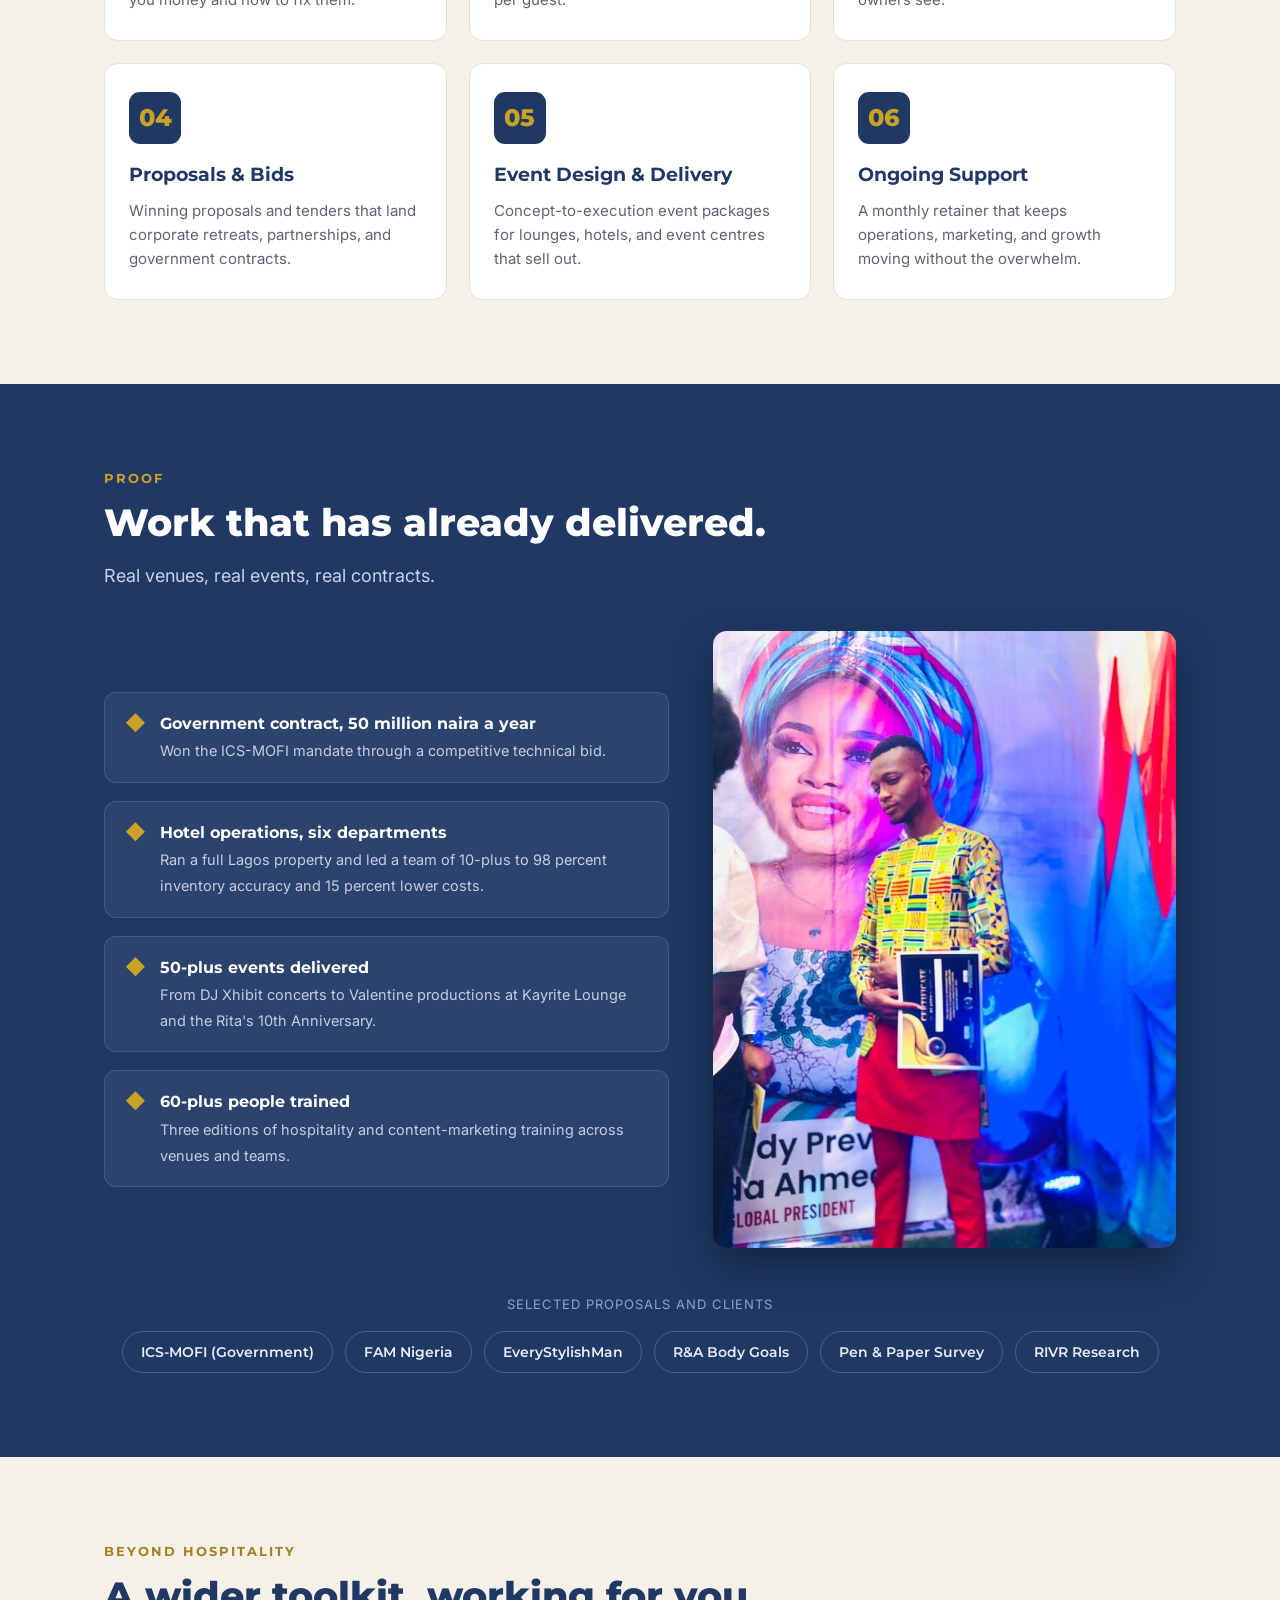
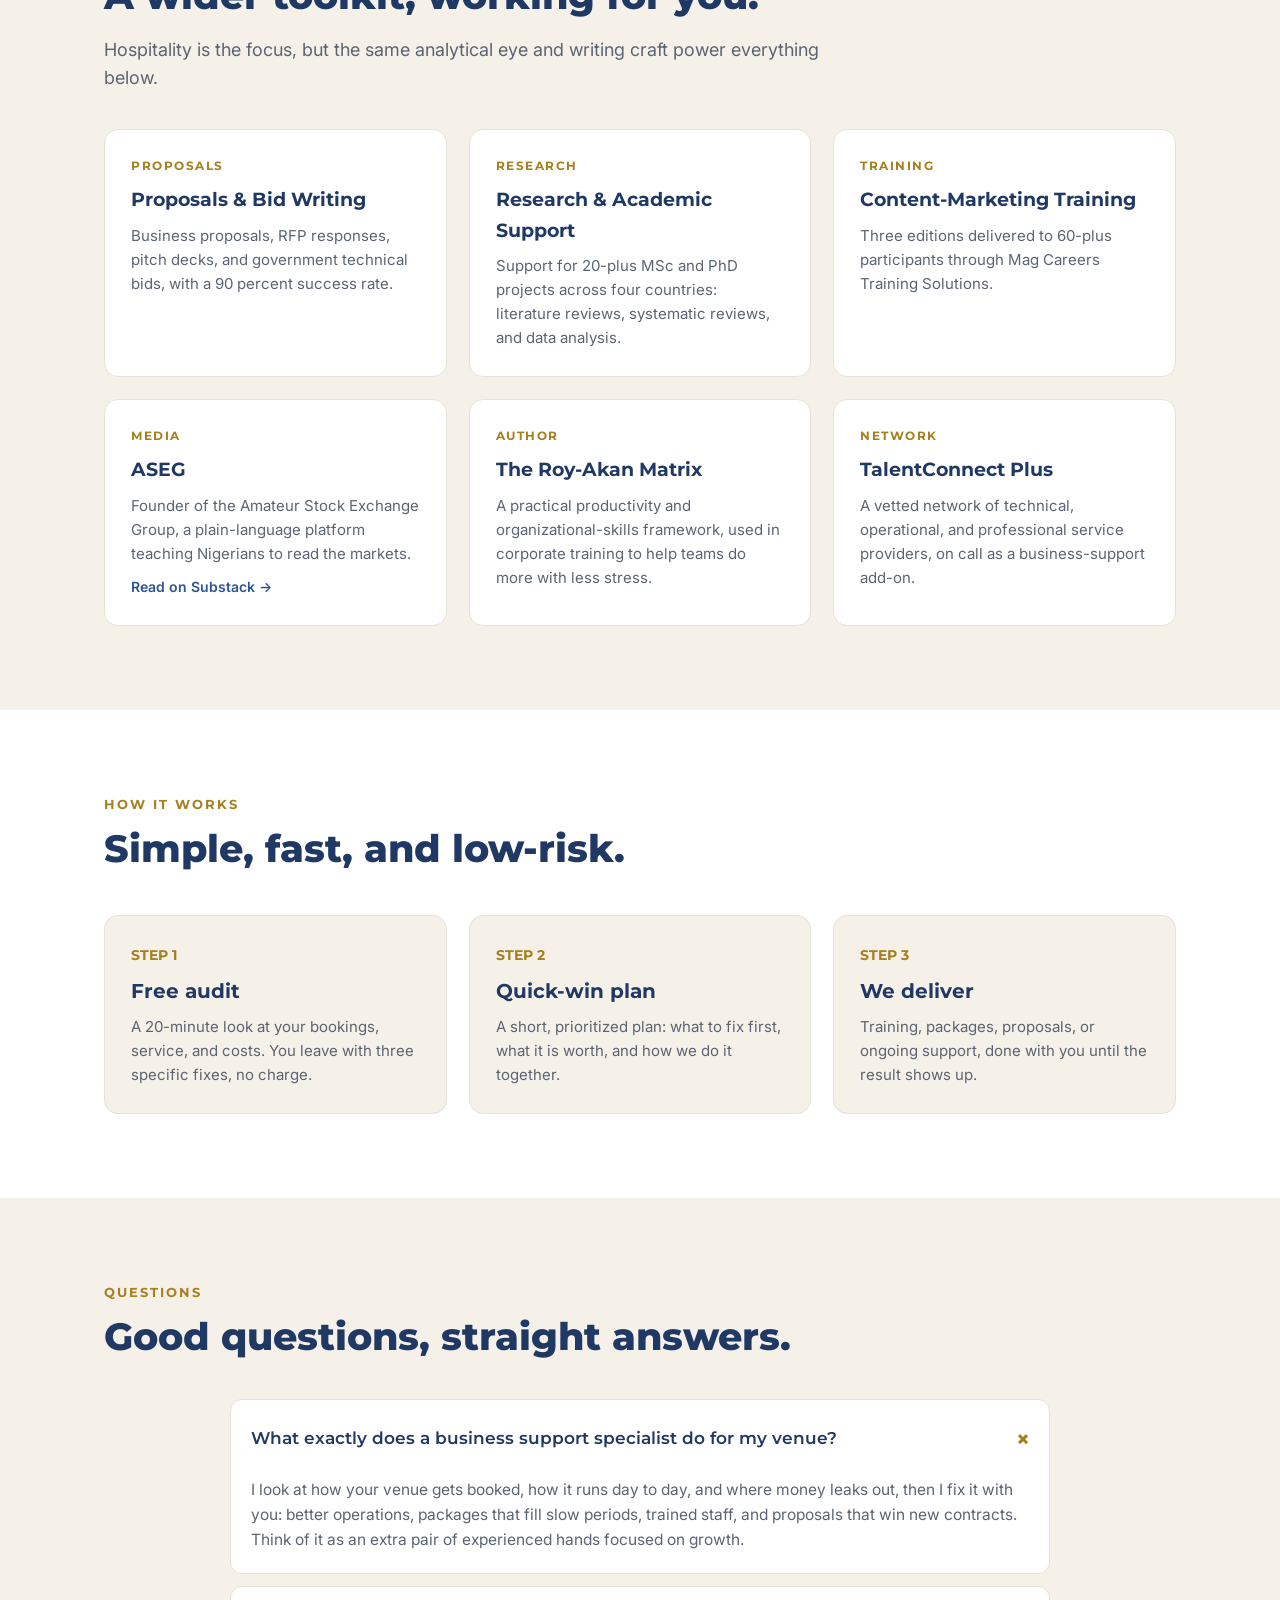
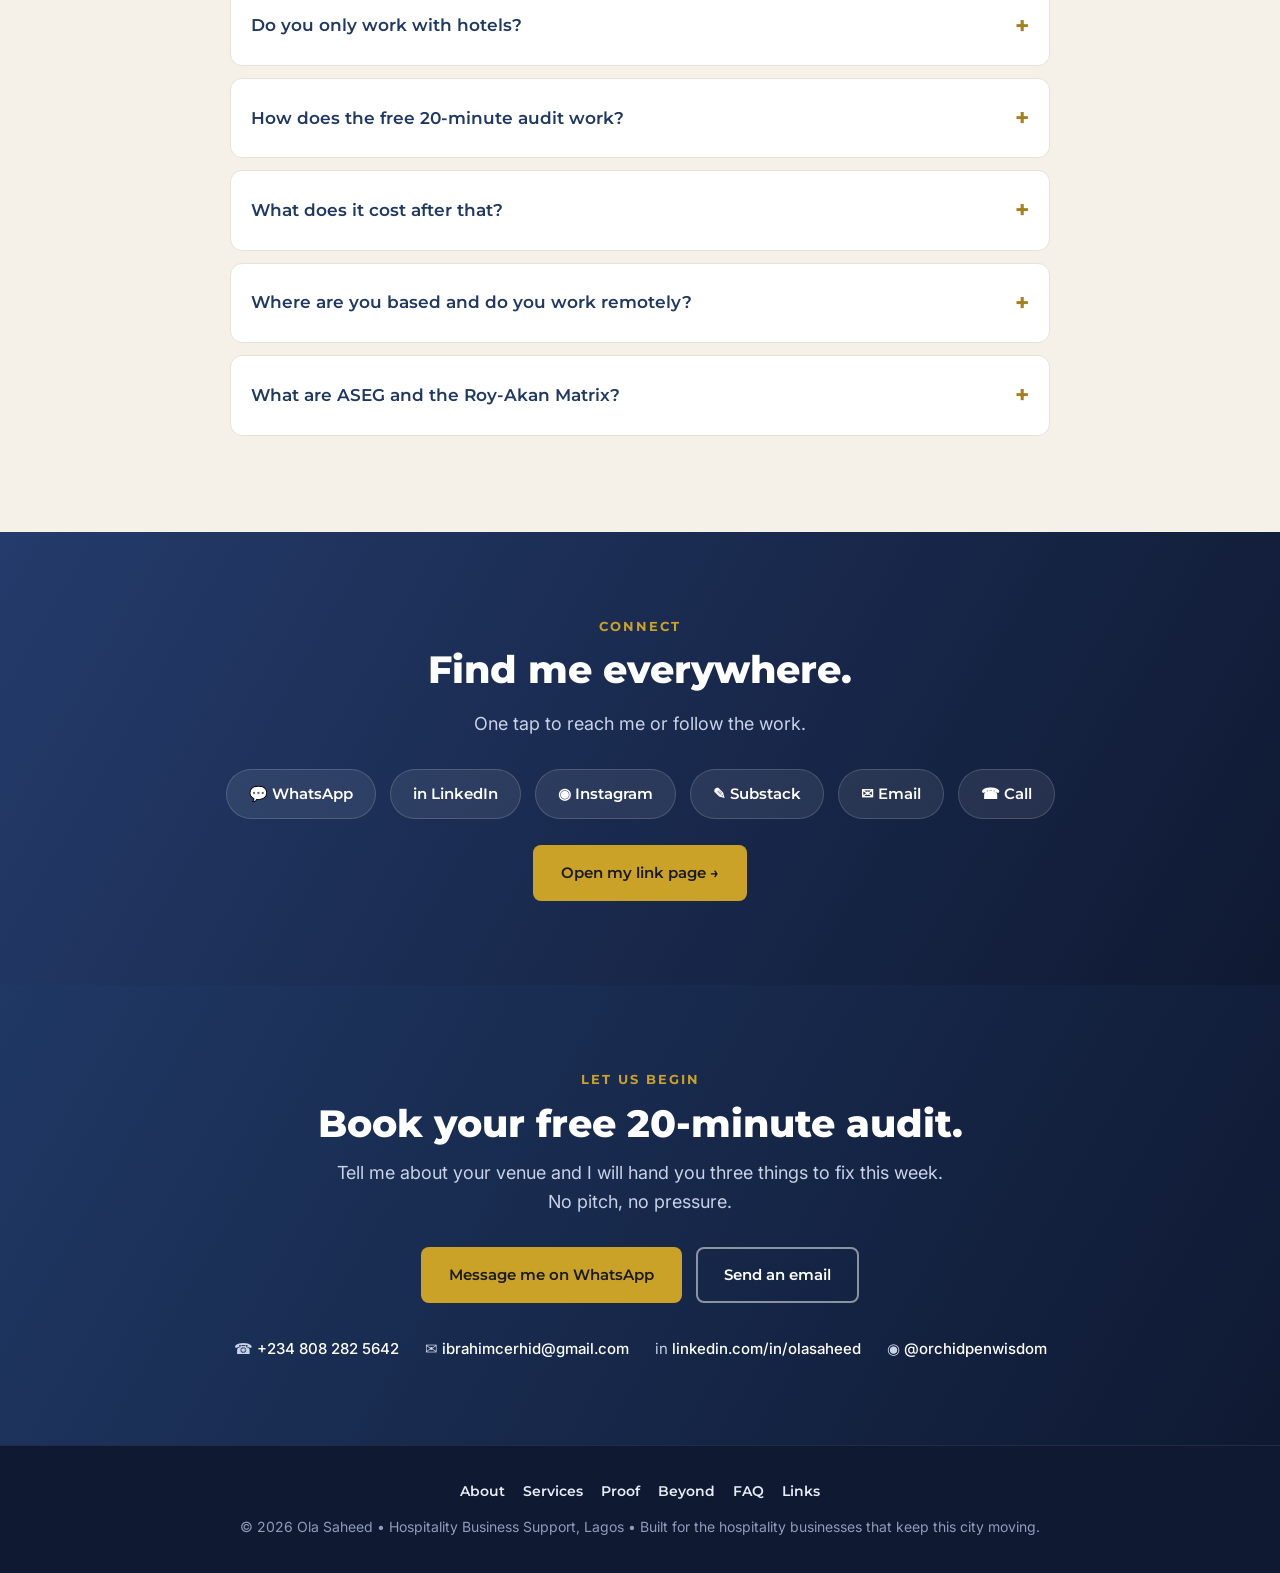
==== commit 1877fbf0: "Revert palette to NSBC navy/gold (site + link tree) Co-Authored-By: Claude Opus 4.8 <noreply@anthrop" ====
--- a/index.html
+++ b/index.html
@@ -4,19 +4,19 @@
 <meta charset="UTF-8" />
 <meta name="viewport" content="width=device-width, initial-scale=1.0" />
 <title>Ola Saheed | Hospitality Business Support in Lagos</title>
-<link rel="icon" href="data:image/svg+xml,%3Csvg xmlns='http://www.w3.org/2000/svg' viewBox='0 0 32 32'%3E%3Crect width='32' height='32' rx='7' fill='%236A2C70'/%3E%3Ctext x='16' y='23' font-family='Montserrat,Arial,sans-serif' font-size='20' font-weight='800' fill='%23E6B980' text-anchor='middle'%3EO%3C/text%3E%3C/svg%3E" />
+<link rel="icon" href="data:image/svg+xml,%3Csvg xmlns='http://www.w3.org/2000/svg' viewBox='0 0 32 32'%3E%3Crect width='32' height='32' rx='7' fill='%231F3864'/%3E%3Ctext x='16' y='23' font-family='Montserrat,Arial,sans-serif' font-size='20' font-weight='800' fill='%23C9A227' text-anchor='middle'%3EO%3C/text%3E%3C/svg%3E" />
 <meta name="description" content="Ola Saheed helps Lagos hotels, lounges, bars, restaurants, and event centres get booked, run smoother, and win contracts. Nine years in hospitality, a 90 percent proposal win rate. Free 20-minute audit." />
 <meta property="og:title" content="Ola Saheed | Hospitality Business Support in Lagos" />
 <meta property="og:description" content="Fuller calendars. Smoother operations. Bigger contracts. Free 20-minute venue audit." />
 <meta property="og:type" content="website" />
-<meta name="theme-color" content="#6A2C70" />
+<meta name="theme-color" content="#1F3864" />
 <link rel="preconnect" href="https://fonts.googleapis.com">
 <link rel="preconnect" href="https://fonts.gstatic.com" crossorigin>
 <link href="https://fonts.googleapis.com/css2?family=Montserrat:wght@600;700;800&family=Inter:wght@400;500;600&display=swap" rel="stylesheet">
 <style>
   :root{
-    --navy:#6A2C70; --navy2:#8A3D8F; --gold:#E6B980; --gold-deep:#9C6B24; --sand:#FBF7F4;
-    --charcoal:#241E2B; --grey:#6b6472; --white:#fff; --line:#ece3ea;
+    --navy:#1F3864; --navy2:#2E5496; --gold:#C9A227; --gold-deep:#A67F1E; --sand:#F5F1E9;
+    --charcoal:#2B2B2B; --grey:#5b6472; --white:#fff; --line:#e7e2d6;
   }
   *{margin:0;padding:0;box-sizing:border-box}
   html{scroll-behavior:smooth}
@@ -25,7 +25,7 @@
   a{text-decoration:none;color:inherit}
   .wrap{max-width:1120px;margin:0 auto;padding:0 24px}
   .btn{display:inline-block;padding:14px 26px;border-radius:8px;font-weight:600;font-family:'Montserrat';font-size:15px;transition:.2s;cursor:pointer;border:2px solid transparent}
-  .btn-gold{background:var(--gold);color:#3a2416}
+  .btn-gold{background:var(--gold);color:#1a1a1a}
   .btn-gold:hover{filter:brightness(1.05);transform:translateY(-1px)}
   .btn-ghost{background:transparent;color:var(--white);border-color:rgba(255,255,255,.5)}
   .btn-ghost:hover{background:rgba(255,255,255,.12)}
@@ -40,20 +40,20 @@
   .navlinks{display:flex;gap:26px;align-items:center}
   .navlinks a{font-weight:500;font-size:15px;color:var(--charcoal)}
   .navlinks a:hover{color:var(--navy)}
-  .nav-cta{background:var(--gold);color:#3a2416;padding:10px 18px;border-radius:8px;font-family:'Montserrat';font-weight:600;font-size:14px}
+  .nav-cta{background:var(--gold);color:#1a1a1a;padding:10px 18px;border-radius:8px;font-family:'Montserrat';font-weight:600;font-size:14px}
   .menu-btn{display:none;font-size:26px;color:var(--navy);background:none;border:none}
 
   /* HERO */
   .hero{position:relative;color:#fff;min-height:90vh;display:flex;align-items:center;
-    background:linear-gradient(90deg, rgba(35,12,40,.94) 0%, rgba(60,22,66,.82) 45%, rgba(74,30,84,.42) 100%), url('images/hero.jpg');
+    background:linear-gradient(90deg, rgba(15,25,50,.92) 0%, rgba(20,35,70,.82) 45%, rgba(20,35,70,.45) 100%), url('images/hero.jpg');
     background-size:cover;background-position:center right}
   .hero-inner{max-width:660px;padding:60px 0}
   .eyebrow{display:inline-block;color:var(--gold);font-family:'Montserrat';font-weight:700;letter-spacing:2px;text-transform:uppercase;font-size:13px;margin-bottom:18px}
   .hero h1{font-size:clamp(34px,5vw,56px);line-height:1.08;font-weight:800;margin-bottom:20px}
   .hero h1 em{color:var(--gold);font-style:normal}
-  .hero p{font-size:19px;color:#efe6f2;margin-bottom:30px;max-width:560px}
+  .hero p{font-size:19px;color:#e8ecf5;margin-bottom:30px;max-width:560px}
   .hero-cta{display:flex;gap:14px;flex-wrap:wrap}
-  .hero-trust{margin-top:26px;color:#e3d6ea;font-size:14px;display:flex;gap:20px;flex-wrap:wrap}
+  .hero-trust{margin-top:26px;color:#d7def0;font-size:14px;display:flex;gap:20px;flex-wrap:wrap}
   .hero-trust span{display:flex;align-items:center;gap:7px}
   .hero-trust b{color:var(--gold);font-family:'Montserrat'}
 
@@ -62,7 +62,7 @@
   .stats .wrap{display:flex;flex-wrap:wrap;justify-content:space-between;gap:20px;padding:28px 24px}
   .stat{flex:1;min-width:140px;text-align:center}
   .stat b{display:block;font-family:'Montserrat';font-weight:800;font-size:30px;color:var(--gold)}
-  .stat span{font-size:14px;color:#d9c9de}
+  .stat span{font-size:14px;color:#cdd6ea}
 
   /* SECTION */
   section{padding:84px 0}
@@ -74,15 +74,15 @@
   .about{background:var(--sand)}
   .about-grid{display:grid;grid-template-columns:0.9fr 1.1fr;gap:56px;align-items:center}
   .about-photo{position:relative}
-  .about-photo img{width:100%;border-radius:14px;display:block;box-shadow:0 20px 45px rgba(106,44,112,.22)}
+  .about-photo img{width:100%;border-radius:14px;display:block;box-shadow:0 20px 45px rgba(31,56,100,.22)}
   .about-photo .badge{position:absolute;bottom:-18px;right:-10px;background:var(--navy);color:#fff;padding:14px 18px;border-radius:12px;font-family:'Montserrat';font-weight:700;font-size:14px;box-shadow:0 10px 25px rgba(0,0,0,.2)}
   .about-photo .badge b{color:var(--gold);font-size:20px}
   .about h2 em{color:var(--gold-deep);font-style:normal}
-  .about p{margin-bottom:16px;color:#443a4a;font-size:16.5px}
+  .about p{margin-bottom:16px;color:#3a4150;font-size:16.5px}
   .cred{margin-top:24px;display:grid;grid-template-columns:1fr 1fr;gap:14px}
   .cred-card{background:#fff;border:1px solid var(--line);border-radius:12px;padding:16px 18px}
   .cred-card h4{font-family:'Montserrat';font-size:12px;letter-spacing:1.5px;text-transform:uppercase;color:var(--gold-deep);margin-bottom:8px}
-  .cred-card p{margin:0;font-size:14.5px;color:#463c4d}
+  .cred-card p{margin:0;font-size:14.5px;color:#3d4658}
   .cred-card p+p{margin-top:6px}
 
   /* WHO */
@@ -95,7 +95,7 @@
   /* SERVICES */
   .cards{display:grid;grid-template-columns:repeat(3,1fr);gap:22px;margin-top:44px}
   .card{background:#fff;border:1px solid var(--line);border-radius:14px;padding:28px 24px;transition:.2s}
-  .card:hover{transform:translateY(-4px);box-shadow:0 16px 34px rgba(106,44,112,.12);border-color:transparent}
+  .card:hover{transform:translateY(-4px);box-shadow:0 16px 34px rgba(31,56,100,.12);border-color:transparent}
   .card .ico{width:52px;height:52px;border-radius:11px;background:var(--navy);color:var(--gold);display:flex;align-items:center;justify-content:center;font-size:24px;margin-bottom:16px;font-family:'Montserrat';font-weight:800}
   .card h3{font-size:19px;color:var(--navy);margin-bottom:8px}
   .card p{font-size:15px;color:var(--grey)}
@@ -104,18 +104,18 @@
   .proof{background:var(--navy);color:#fff}
   .proof h2{color:#fff}
   .proof .tag{color:var(--gold)}
-  .proof .lead{color:#d6c6db}
+  .proof .lead{color:#c8d2e8}
   .proof-grid{display:grid;grid-template-columns:1.1fr .9fr;gap:44px;margin-top:40px;align-items:center}
   .proof-list{display:flex;flex-direction:column;gap:18px}
   .pitem{display:flex;gap:14px;align-items:flex-start;background:rgba(255,255,255,.06);border:1px solid rgba(255,255,255,.12);border-radius:12px;padding:18px 20px}
   .pitem .dot{color:var(--gold);font-size:20px;line-height:1.2}
   .pitem b{font-family:'Montserrat';display:block;margin-bottom:2px}
-  .pitem span{color:#cdbcd3;font-size:14.5px}
+  .pitem span{color:#c3cde3;font-size:14.5px}
   .proof-photo img{width:100%;border-radius:14px;display:block;box-shadow:0 18px 40px rgba(0,0,0,.35)}
   .logos{margin-top:46px;text-align:center}
-  .logos p{color:#b09ab5;font-size:13px;letter-spacing:1px;text-transform:uppercase;margin-bottom:16px}
+  .logos p{color:#93a1c2;font-size:13px;letter-spacing:1px;text-transform:uppercase;margin-bottom:16px}
   .logos .row{display:flex;flex-wrap:wrap;gap:12px;justify-content:center}
-  .chip{border:1px solid rgba(255,255,255,.2);border-radius:30px;padding:9px 18px;font-family:'Montserrat';font-weight:600;font-size:14px;color:#f0e6f2}
+  .chip{border:1px solid rgba(255,255,255,.2);border-radius:30px;padding:9px 18px;font-family:'Montserrat';font-weight:600;font-size:14px;color:#e6ecf8}
 
   /* BEYOND / RANGE */
   .range{background:var(--sand)}
@@ -143,22 +143,22 @@
   .faq details p{color:var(--grey);font-size:15.5px;padding:0 0 20px;margin:0}
 
   /* LINKS BAND */
-  .links-band{background:linear-gradient(120deg,#3a1740,#2D0F33);color:#fff;text-align:center}
+  .links-band{background:linear-gradient(120deg,#243b6b,#0f1932);color:#fff;text-align:center}
   .links-band h2{color:#fff}
-  .links-band .lead{color:#d6c6db;margin:0 auto 30px}
+  .links-band .lead{color:#c8d2e8;margin:0 auto 30px}
   .link-row{display:flex;gap:14px;justify-content:center;flex-wrap:wrap;margin-bottom:26px}
   .link-pill{display:flex;align-items:center;gap:9px;background:rgba(255,255,255,.08);border:1px solid rgba(255,255,255,.16);border-radius:30px;padding:12px 22px;font-family:'Montserrat';font-weight:600;font-size:15px;color:#fff;transition:.2s}
-  .link-pill:hover{background:var(--gold);color:#3a2416;border-color:var(--gold);transform:translateY(-2px)}
+  .link-pill:hover{background:var(--gold);color:#1a1a1a;border-color:var(--gold);transform:translateY(-2px)}
 
   /* CTA / CONTACT */
-  .cta{background:linear-gradient(120deg,var(--navy),#2D0F33);color:#fff;text-align:center}
+  .cta{background:linear-gradient(120deg,var(--navy),#0f1932);color:#fff;text-align:center}
   .cta h2{color:#fff;margin-bottom:14px}
-  .cta p{color:#d6c6db;font-size:18px;max-width:620px;margin:0 auto 30px}
+  .cta p{color:#c8d2e8;font-size:18px;max-width:620px;margin:0 auto 30px}
   .cta-row{display:flex;gap:14px;justify-content:center;flex-wrap:wrap}
-  .contactbar{display:flex;gap:26px;justify-content:center;flex-wrap:wrap;margin-top:34px;color:#d6c6db;font-size:15px}
+  .contactbar{display:flex;gap:26px;justify-content:center;flex-wrap:wrap;margin-top:34px;color:#c8d2e8;font-size:15px}
   .contactbar a{color:#fff;font-weight:500}
-  footer{background:#2D0F33;color:#c3b0c9;text-align:center;padding:34px 24px;font-size:14px;border-top:1px solid rgba(255,255,255,.08)}
-  footer a{color:#f0e6f2}
+  footer{background:#0f1932;color:#8f9cbb;text-align:center;padding:34px 24px;font-size:14px;border-top:1px solid rgba(255,255,255,.08)}
+  footer a{color:#e6ecf8}
   .foot-links{display:flex;gap:18px;justify-content:center;flex-wrap:wrap;margin-bottom:14px;font-family:'Montserrat';font-weight:600;font-size:14px}
 
   @media(max-width:900px){
@@ -171,7 +171,7 @@
       display:none;position:absolute;top:68px;left:0;right:0;
       flex-direction:column;align-items:stretch;gap:0;
       background:#fff;border-bottom:1px solid var(--line);
-      box-shadow:0 16px 30px rgba(106,44,112,.12);padding:8px 24px 18px}
+      box-shadow:0 16px 30px rgba(31,56,100,.12);padding:8px 24px 18px}
     .navlinks.open{display:flex}
     .navlinks a{padding:13px 4px;border-bottom:1px solid var(--line);font-size:16px}
     .navlinks a:last-child{border-bottom:none}
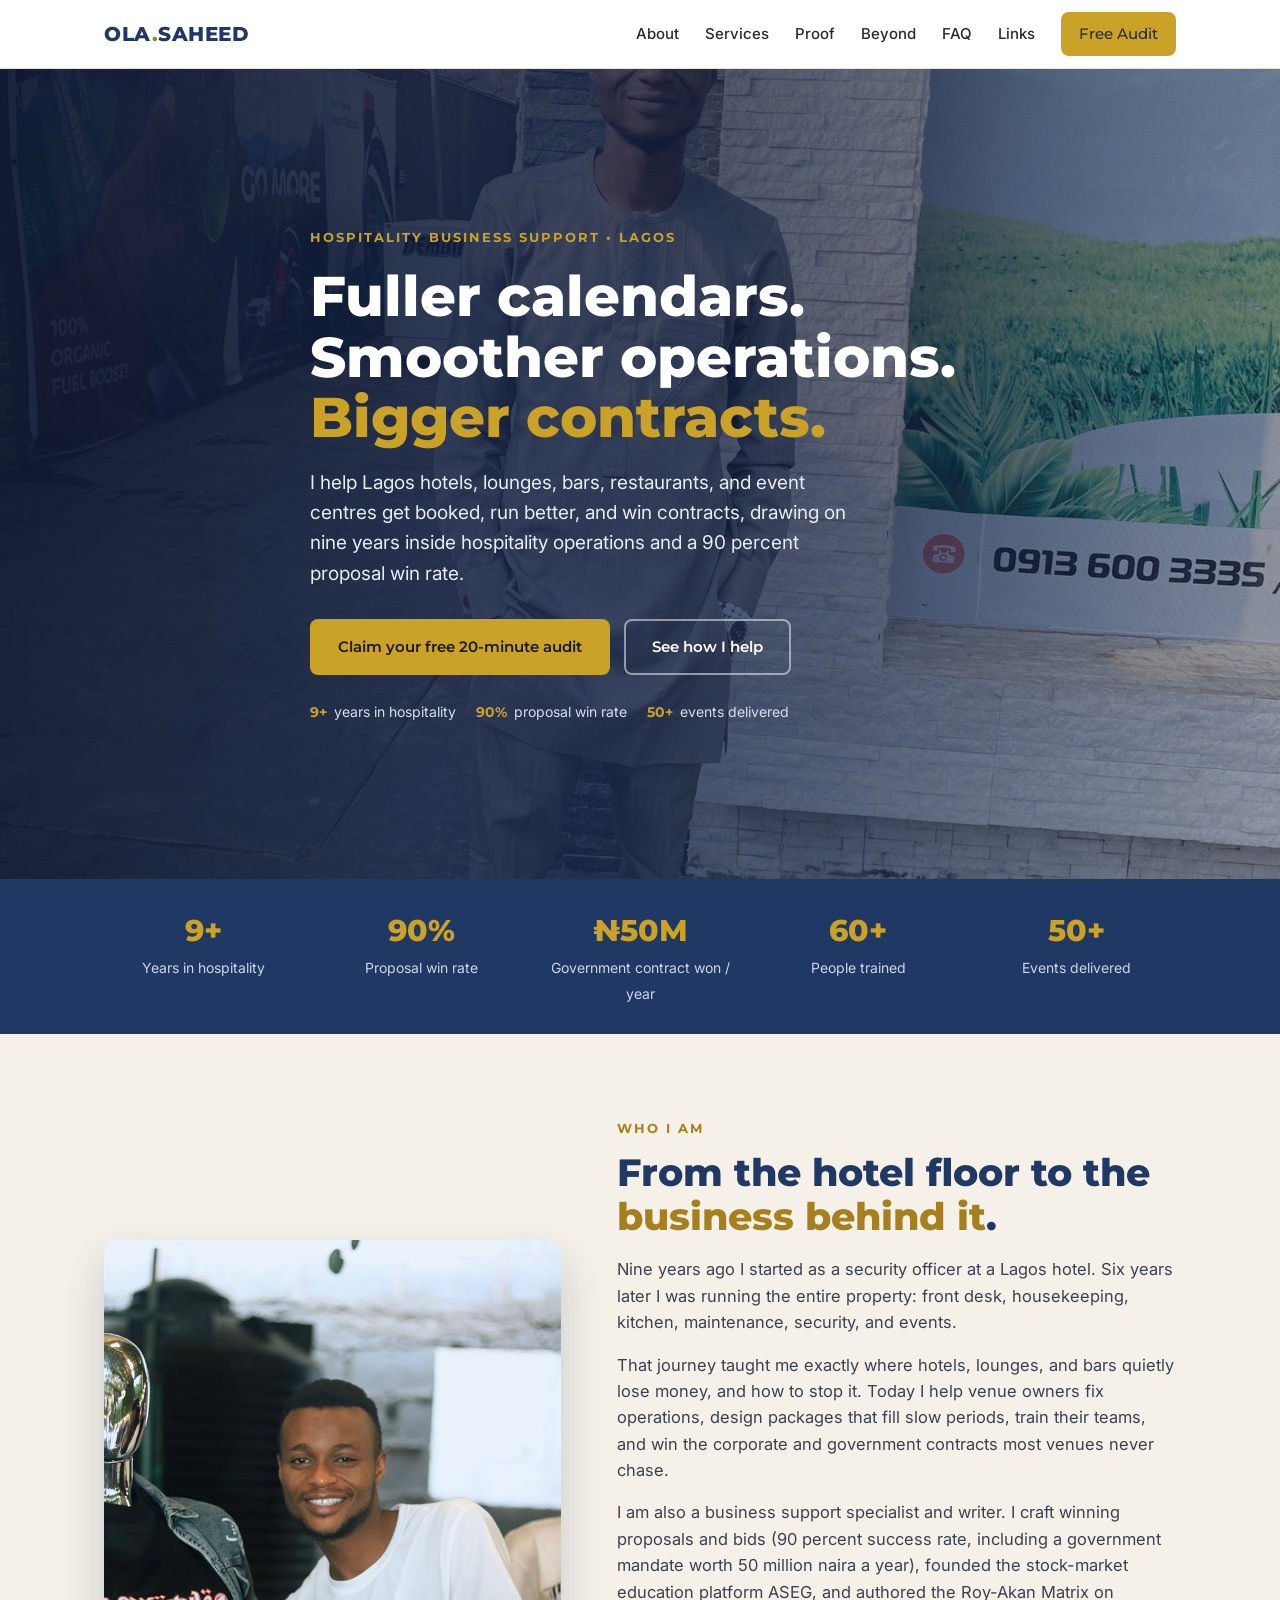
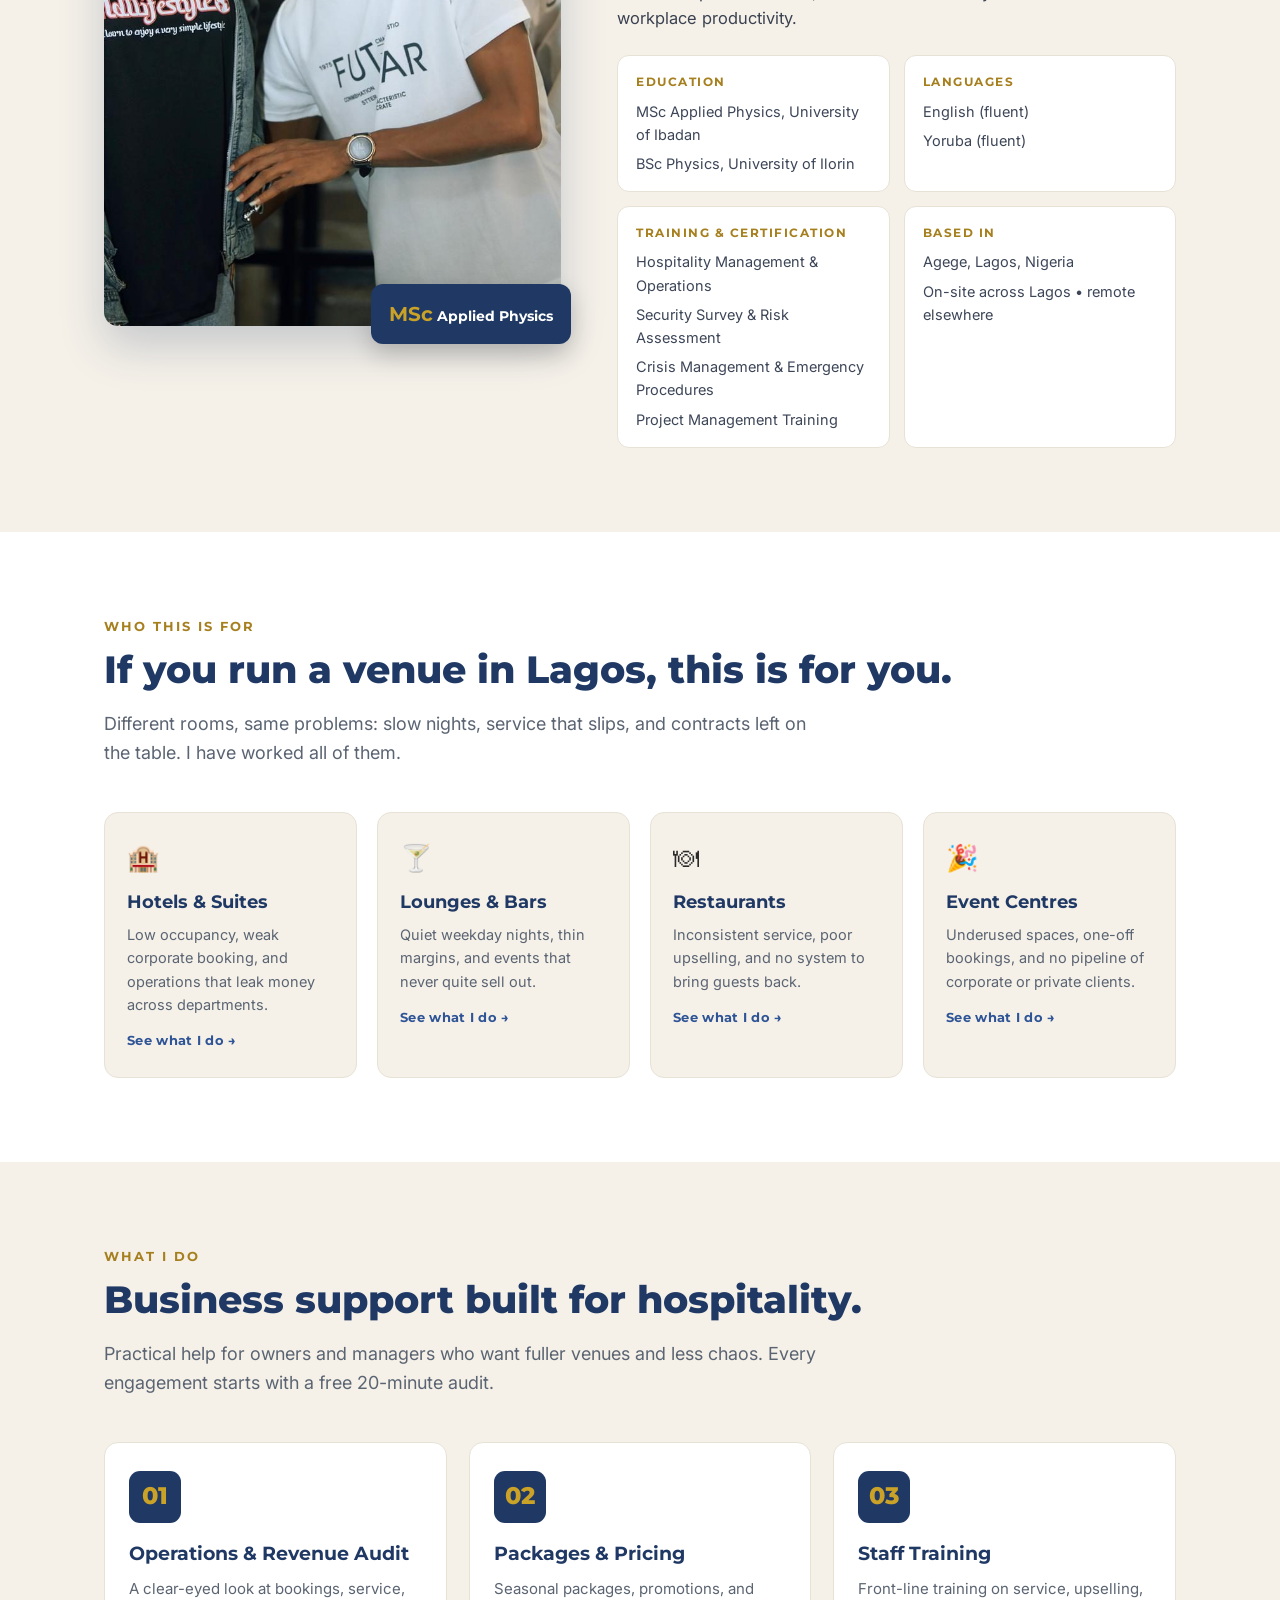
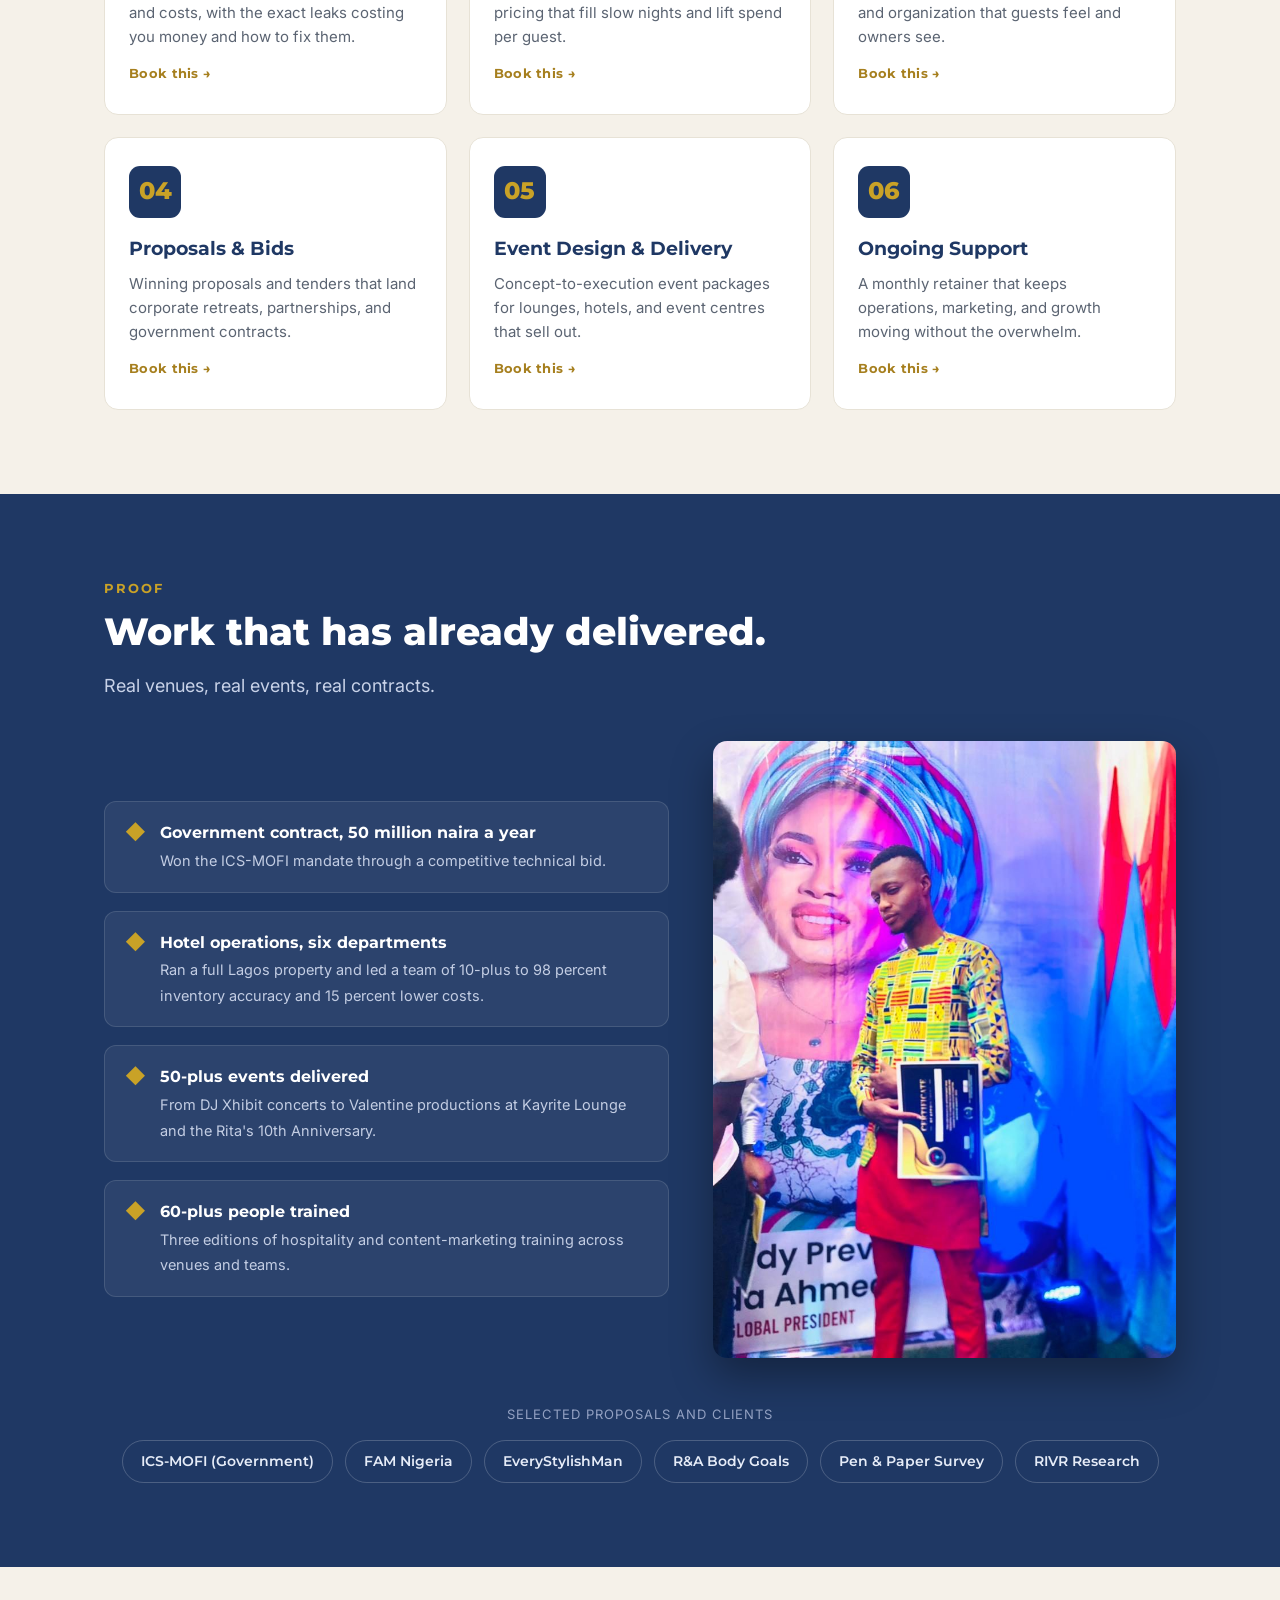
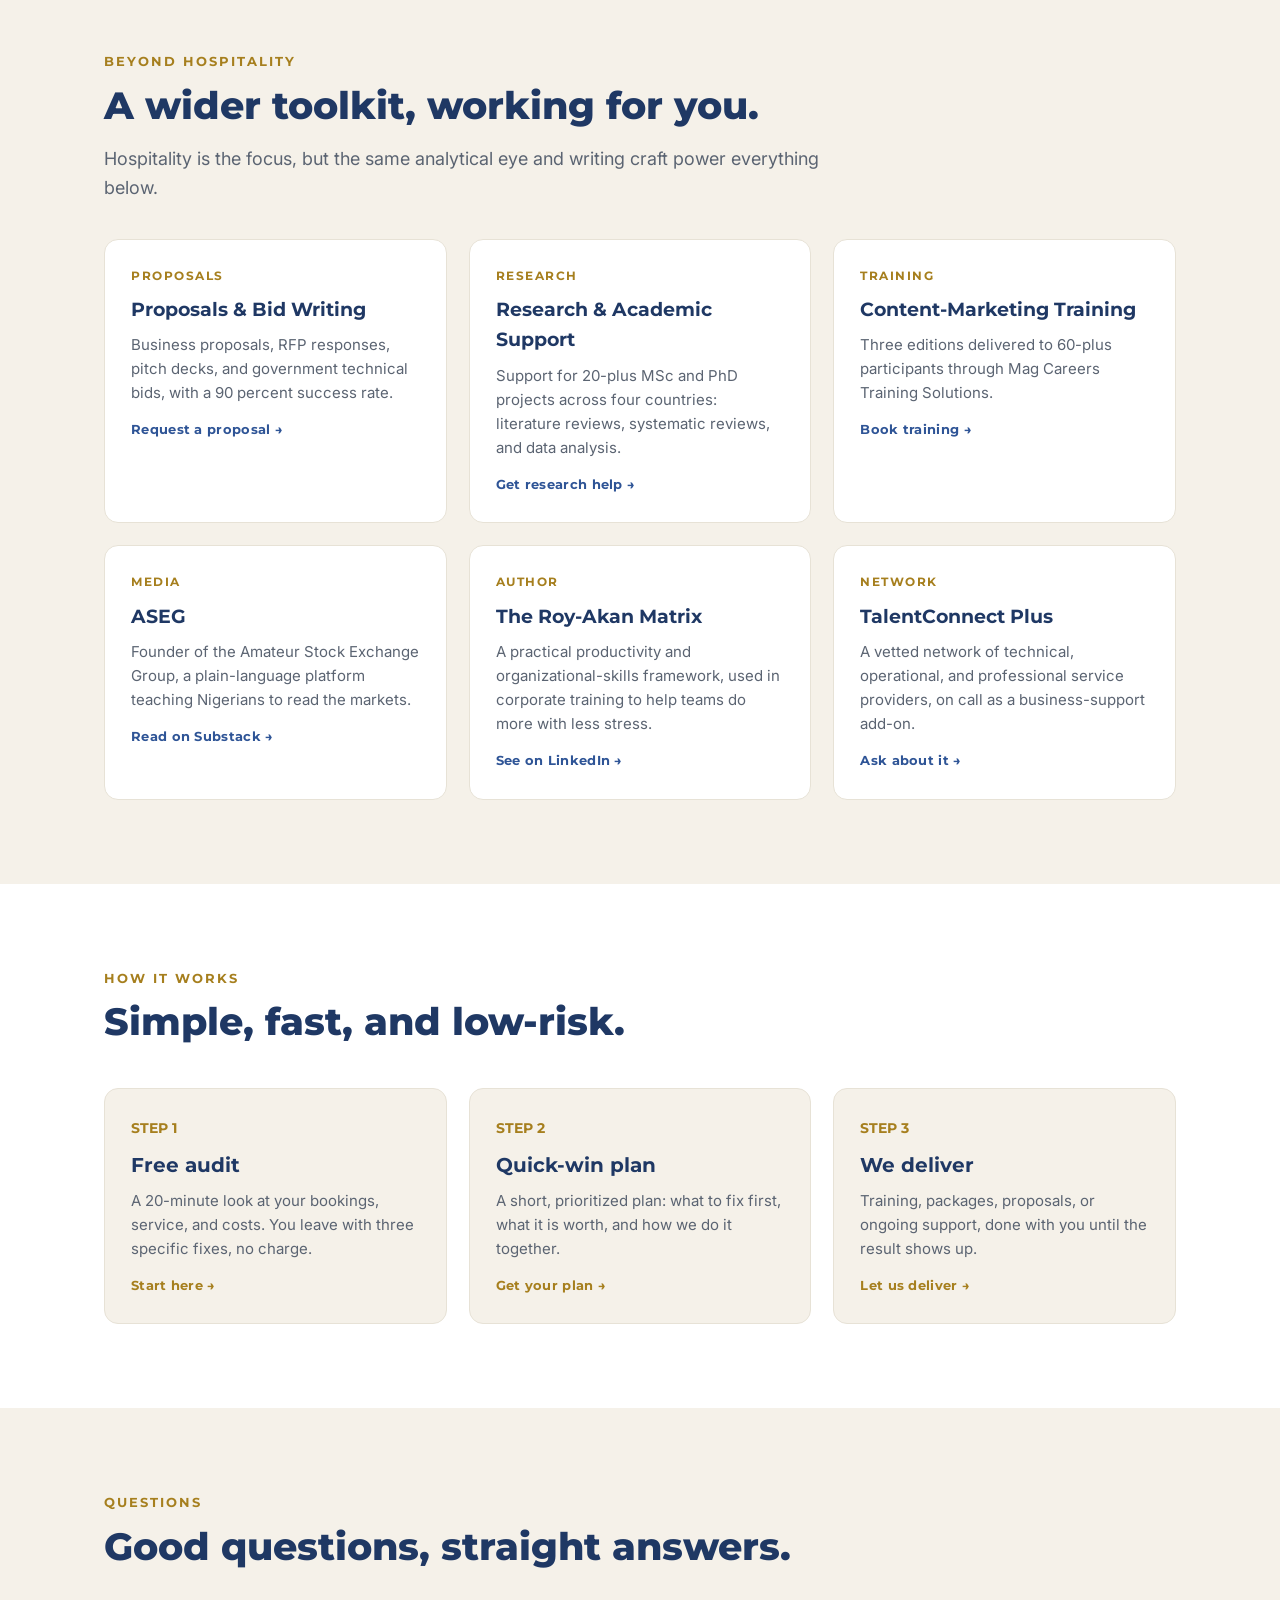
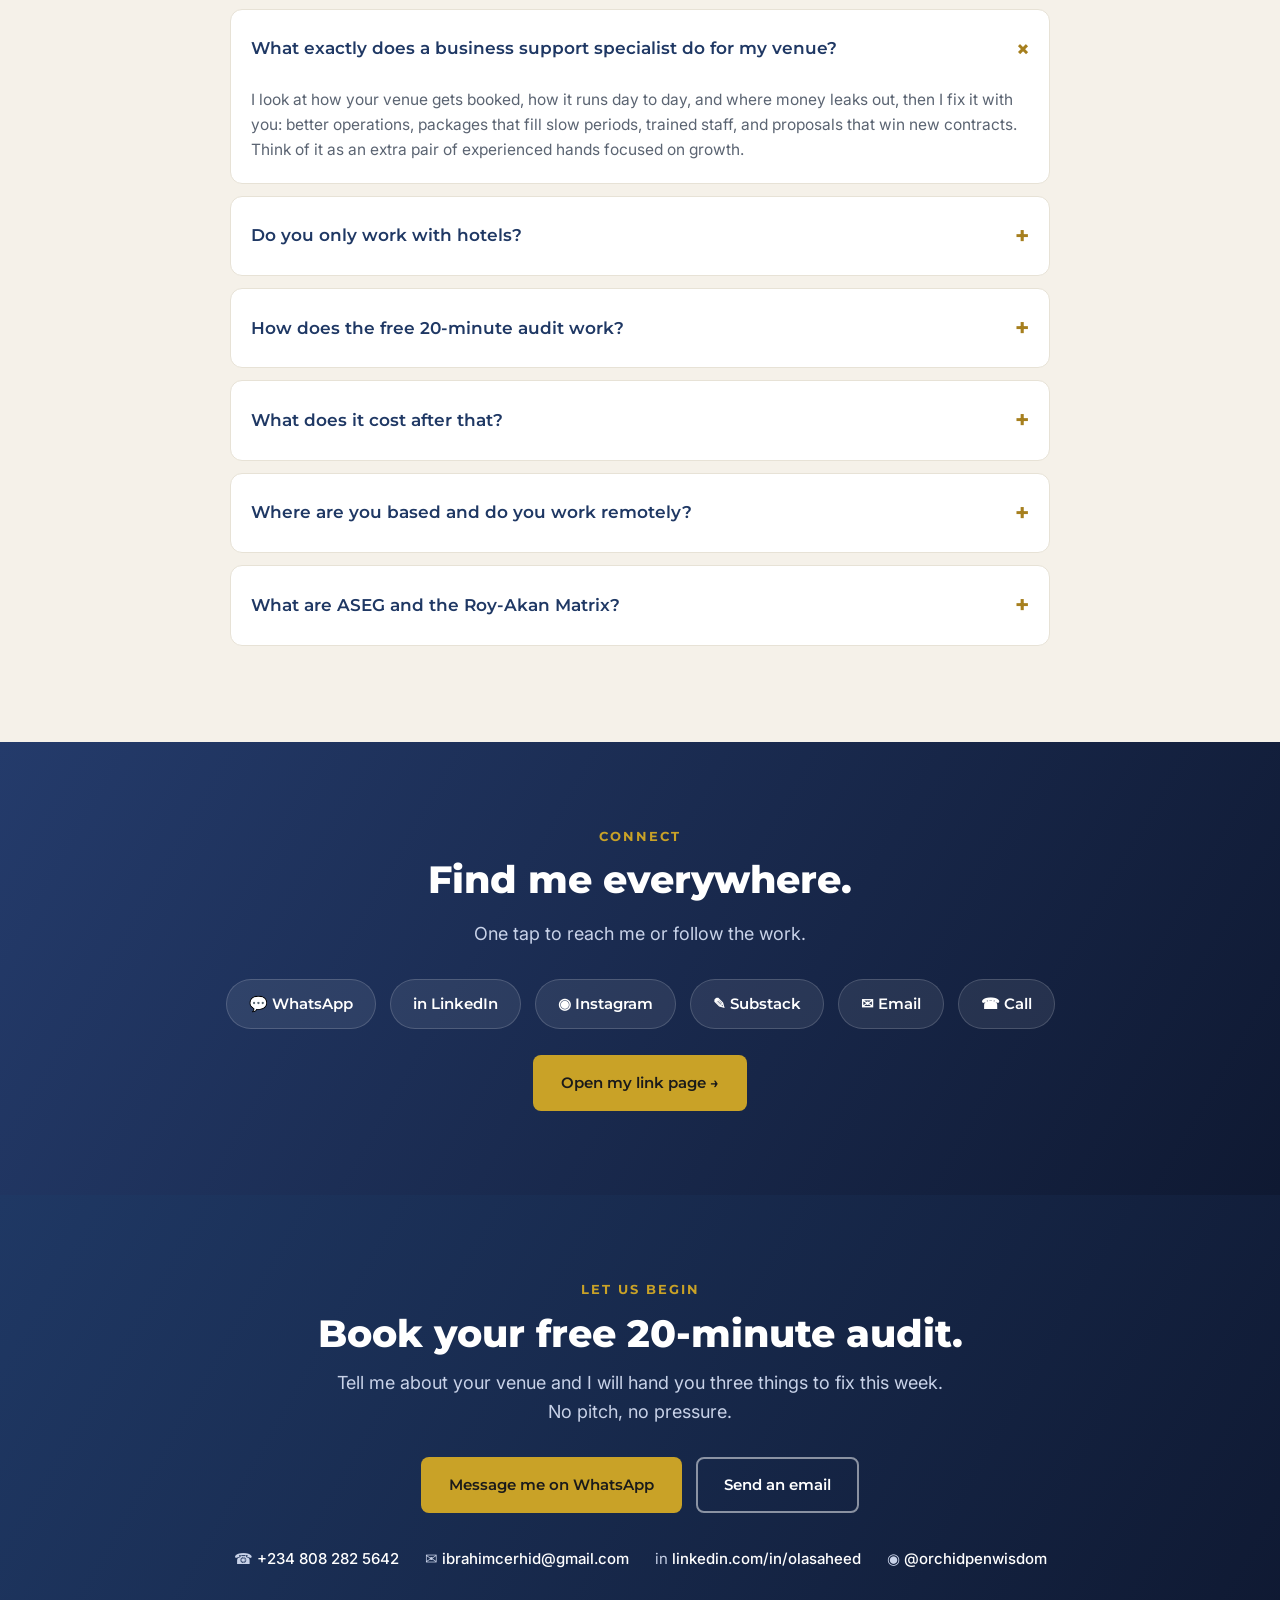
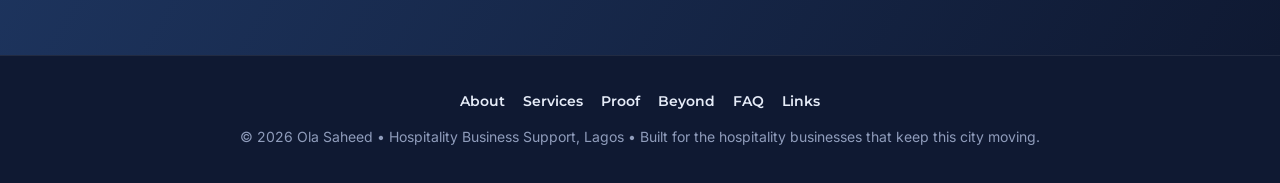
==== commit 36560891: "Make service/who/beyond cards, client chips, and process steps clickable (WhatsApp, Substack, Linked" ====
--- a/index.html
+++ b/index.html
@@ -116,6 +116,15 @@
   .logos p{color:#93a1c2;font-size:13px;letter-spacing:1px;text-transform:uppercase;margin-bottom:16px}
   .logos .row{display:flex;flex-wrap:wrap;gap:12px;justify-content:center}
   .chip{border:1px solid rgba(255,255,255,.2);border-radius:30px;padding:9px 18px;font-family:'Montserrat';font-weight:600;font-size:14px;color:#e6ecf8}
+  a.chip{display:inline-block;transition:.2s;cursor:pointer}
+  a.chip:hover{background:var(--gold);color:#1a1a1a;border-color:var(--gold);transform:translateY(-2px)}
+
+  /* clickable cards */
+  a.card,a.who,a.range-card,a.step{display:block;color:inherit;cursor:pointer}
+  .who,.step,.range-card{transition:.2s}
+  a.who:hover,a.step:hover,a.range-card:hover{transform:translateY(-4px);box-shadow:0 16px 34px rgba(31,56,100,.12);border-color:transparent}
+  .more{display:inline-block;margin-top:14px;font-family:'Montserrat';font-weight:700;font-size:13px;letter-spacing:.3px;color:var(--gold-deep)}
+  a.who .more,a.range-card .more{color:var(--navy2)}
 
   /* BEYOND / RANGE */
   .range{background:var(--sand)}
@@ -279,10 +288,10 @@
     <h2>If you run a venue in Lagos, this is for you.</h2>
     <p class="lead">Different rooms, same problems: slow nights, service that slips, and contracts left on the table. I have worked all of them.</p>
     <div class="who-grid">
-      <div class="who"><div class="emo">&#127976;</div><h3>Hotels &amp; Suites</h3><p>Low occupancy, weak corporate booking, and operations that leak money across departments.</p></div>
-      <div class="who"><div class="emo">&#127864;</div><h3>Lounges &amp; Bars</h3><p>Quiet weekday nights, thin margins, and events that never quite sell out.</p></div>
-      <div class="who"><div class="emo">&#127869;</div><h3>Restaurants</h3><p>Inconsistent service, poor upselling, and no system to bring guests back.</p></div>
-      <div class="who"><div class="emo">&#127881;</div><h3>Event Centres</h3><p>Underused spaces, one-off bookings, and no pipeline of corporate or private clients.</p></div>
+      <a class="who" href="#services"><div class="emo">&#127976;</div><h3>Hotels &amp; Suites</h3><p>Low occupancy, weak corporate booking, and operations that leak money across departments.</p><span class="more">See what I do &rarr;</span></a>
+      <a class="who" href="#services"><div class="emo">&#127864;</div><h3>Lounges &amp; Bars</h3><p>Quiet weekday nights, thin margins, and events that never quite sell out.</p><span class="more">See what I do &rarr;</span></a>
+      <a class="who" href="#services"><div class="emo">&#127869;</div><h3>Restaurants</h3><p>Inconsistent service, poor upselling, and no system to bring guests back.</p><span class="more">See what I do &rarr;</span></a>
+      <a class="who" href="#services"><div class="emo">&#127881;</div><h3>Event Centres</h3><p>Underused spaces, one-off bookings, and no pipeline of corporate or private clients.</p><span class="more">See what I do &rarr;</span></a>
     </div>
   </div>
 </section>
@@ -294,12 +303,12 @@
     <h2>Business support built for hospitality.</h2>
     <p class="lead">Practical help for owners and managers who want fuller venues and less chaos. Every engagement starts with a free 20-minute audit.</p>
     <div class="cards">
-      <div class="card"><div class="ico">01</div><h3>Operations &amp; Revenue Audit</h3><p>A clear-eyed look at bookings, service, and costs, with the exact leaks costing you money and how to fix them.</p></div>
-      <div class="card"><div class="ico">02</div><h3>Packages &amp; Pricing</h3><p>Seasonal packages, promotions, and pricing that fill slow nights and lift spend per guest.</p></div>
-      <div class="card"><div class="ico">03</div><h3>Staff Training</h3><p>Front-line training on service, upselling, and organization that guests feel and owners see.</p></div>
-      <div class="card"><div class="ico">04</div><h3>Proposals &amp; Bids</h3><p>Winning proposals and tenders that land corporate retreats, partnerships, and government contracts.</p></div>
-      <div class="card"><div class="ico">05</div><h3>Event Design &amp; Delivery</h3><p>Concept-to-execution event packages for lounges, hotels, and event centres that sell out.</p></div>
-      <div class="card"><div class="ico">06</div><h3>Ongoing Support</h3><p>A monthly retainer that keeps operations, marketing, and growth moving without the overwhelm.</p></div>
+      <a class="card" href="https://wa.me/message/EQCIJZAHGFGKD1" target="_blank" rel="noopener"><div class="ico">01</div><h3>Operations &amp; Revenue Audit</h3><p>A clear-eyed look at bookings, service, and costs, with the exact leaks costing you money and how to fix them.</p><span class="more">Book this &rarr;</span></a>
+      <a class="card" href="https://wa.me/message/EQCIJZAHGFGKD1" target="_blank" rel="noopener"><div class="ico">02</div><h3>Packages &amp; Pricing</h3><p>Seasonal packages, promotions, and pricing that fill slow nights and lift spend per guest.</p><span class="more">Book this &rarr;</span></a>
+      <a class="card" href="https://wa.me/message/EQCIJZAHGFGKD1" target="_blank" rel="noopener"><div class="ico">03</div><h3>Staff Training</h3><p>Front-line training on service, upselling, and organization that guests feel and owners see.</p><span class="more">Book this &rarr;</span></a>
+      <a class="card" href="https://wa.me/message/EQCIJZAHGFGKD1" target="_blank" rel="noopener"><div class="ico">04</div><h3>Proposals &amp; Bids</h3><p>Winning proposals and tenders that land corporate retreats, partnerships, and government contracts.</p><span class="more">Book this &rarr;</span></a>
+      <a class="card" href="https://wa.me/message/EQCIJZAHGFGKD1" target="_blank" rel="noopener"><div class="ico">05</div><h3>Event Design &amp; Delivery</h3><p>Concept-to-execution event packages for lounges, hotels, and event centres that sell out.</p><span class="more">Book this &rarr;</span></a>
+      <a class="card" href="https://wa.me/message/EQCIJZAHGFGKD1" target="_blank" rel="noopener"><div class="ico">06</div><h3>Ongoing Support</h3><p>A monthly retainer that keeps operations, marketing, and growth moving without the overwhelm.</p><span class="more">Book this &rarr;</span></a>
     </div>
   </div>
 </section>
@@ -324,12 +333,12 @@
     <div class="logos">
       <p>Selected proposals and clients</p>
       <div class="row">
-        <span class="chip">ICS-MOFI (Government)</span>
-        <span class="chip">FAM Nigeria</span>
-        <span class="chip">EveryStylishMan</span>
-        <span class="chip">R&amp;A Body Goals</span>
-        <span class="chip">Pen &amp; Paper Survey</span>
-        <span class="chip">RIVR Research</span>
+        <a class="chip" href="https://wa.me/message/EQCIJZAHGFGKD1" target="_blank" rel="noopener">ICS-MOFI (Government)</a>
+        <a class="chip" href="https://wa.me/message/EQCIJZAHGFGKD1" target="_blank" rel="noopener">FAM Nigeria</a>
+        <a class="chip" href="https://wa.me/message/EQCIJZAHGFGKD1" target="_blank" rel="noopener">EveryStylishMan</a>
+        <a class="chip" href="https://wa.me/message/EQCIJZAHGFGKD1" target="_blank" rel="noopener">R&amp;A Body Goals</a>
+        <a class="chip" href="https://wa.me/message/EQCIJZAHGFGKD1" target="_blank" rel="noopener">Pen &amp; Paper Survey</a>
+        <a class="chip" href="https://wa.me/message/EQCIJZAHGFGKD1" target="_blank" rel="noopener">RIVR Research</a>
       </div>
     </div>
   </div>
@@ -342,12 +351,12 @@
     <h2>A wider toolkit, working for you.</h2>
     <p class="lead">Hospitality is the focus, but the same analytical eye and writing craft power everything below.</p>
     <div class="range-grid">
-      <div class="range-card"><div class="rk">Proposals</div><h3>Proposals &amp; Bid Writing</h3><p>Business proposals, RFP responses, pitch decks, and government technical bids, with a 90 percent success rate.</p></div>
-      <div class="range-card"><div class="rk">Research</div><h3>Research &amp; Academic Support</h3><p>Support for 20-plus MSc and PhD projects across four countries: literature reviews, systematic reviews, and data analysis.</p></div>
-      <div class="range-card"><div class="rk">Training</div><h3>Content-Marketing Training</h3><p>Three editions delivered to 60-plus participants through Mag Careers Training Solutions.</p></div>
-      <div class="range-card"><div class="rk">Media</div><h3>ASEG</h3><p>Founder of the Amateur Stock Exchange Group, a plain-language platform teaching Nigerians to read the markets.</p><a href="https://olasaheed.substack.com" target="_blank" rel="noopener">Read on Substack &rarr;</a></div>
-      <div class="range-card"><div class="rk">Author</div><h3>The Roy-Akan Matrix</h3><p>A practical productivity and organizational-skills framework, used in corporate training to help teams do more with less stress.</p></div>
-      <div class="range-card"><div class="rk">Network</div><h3>TalentConnect Plus</h3><p>A vetted network of technical, operational, and professional service providers, on call as a business-support add-on.</p></div>
+      <a class="range-card" href="https://wa.me/message/EQCIJZAHGFGKD1" target="_blank" rel="noopener"><div class="rk">Proposals</div><h3>Proposals &amp; Bid Writing</h3><p>Business proposals, RFP responses, pitch decks, and government technical bids, with a 90 percent success rate.</p><span class="more">Request a proposal &rarr;</span></a>
+      <a class="range-card" href="https://wa.me/message/EQCIJZAHGFGKD1" target="_blank" rel="noopener"><div class="rk">Research</div><h3>Research &amp; Academic Support</h3><p>Support for 20-plus MSc and PhD projects across four countries: literature reviews, systematic reviews, and data analysis.</p><span class="more">Get research help &rarr;</span></a>
+      <a class="range-card" href="https://wa.me/message/EQCIJZAHGFGKD1" target="_blank" rel="noopener"><div class="rk">Training</div><h3>Content-Marketing Training</h3><p>Three editions delivered to 60-plus participants through Mag Careers Training Solutions.</p><span class="more">Book training &rarr;</span></a>
+      <a class="range-card" href="https://olasaheed.substack.com" target="_blank" rel="noopener"><div class="rk">Media</div><h3>ASEG</h3><p>Founder of the Amateur Stock Exchange Group, a plain-language platform teaching Nigerians to read the markets.</p><span class="more">Read on Substack &rarr;</span></a>
+      <a class="range-card" href="https://linkedin.com/in/olasaheed" target="_blank" rel="noopener"><div class="rk">Author</div><h3>The Roy-Akan Matrix</h3><p>A practical productivity and organizational-skills framework, used in corporate training to help teams do more with less stress.</p><span class="more">See on LinkedIn &rarr;</span></a>
+      <a class="range-card" href="https://wa.me/message/EQCIJZAHGFGKD1" target="_blank" rel="noopener"><div class="rk">Network</div><h3>TalentConnect Plus</h3><p>A vetted network of technical, operational, and professional service providers, on call as a business-support add-on.</p><span class="more">Ask about it &rarr;</span></a>
     </div>
   </div>
 </section>
@@ -358,9 +367,9 @@
     <div class="tag">How it works</div>
     <h2>Simple, fast, and low-risk.</h2>
     <div class="steps">
-      <div class="step"><b>STEP 1</b><h3>Free audit</h3><p>A 20-minute look at your bookings, service, and costs. You leave with three specific fixes, no charge.</p></div>
-      <div class="step"><b>STEP 2</b><h3>Quick-win plan</h3><p>A short, prioritized plan: what to fix first, what it is worth, and how we do it together.</p></div>
-      <div class="step"><b>STEP 3</b><h3>We deliver</h3><p>Training, packages, proposals, or ongoing support, done with you until the result shows up.</p></div>
+      <a class="step" href="https://wa.me/message/EQCIJZAHGFGKD1" target="_blank" rel="noopener"><b>STEP 1</b><h3>Free audit</h3><p>A 20-minute look at your bookings, service, and costs. You leave with three specific fixes, no charge.</p><span class="more">Start here &rarr;</span></a>
+      <a class="step" href="https://wa.me/message/EQCIJZAHGFGKD1" target="_blank" rel="noopener"><b>STEP 2</b><h3>Quick-win plan</h3><p>A short, prioritized plan: what to fix first, what it is worth, and how we do it together.</p><span class="more">Get your plan &rarr;</span></a>
+      <a class="step" href="https://wa.me/message/EQCIJZAHGFGKD1" target="_blank" rel="noopener"><b>STEP 3</b><h3>We deliver</h3><p>Training, packages, proposals, or ongoing support, done with you until the result shows up.</p><span class="more">Let us deliver &rarr;</span></a>
     </div>
   </div>
 </section>
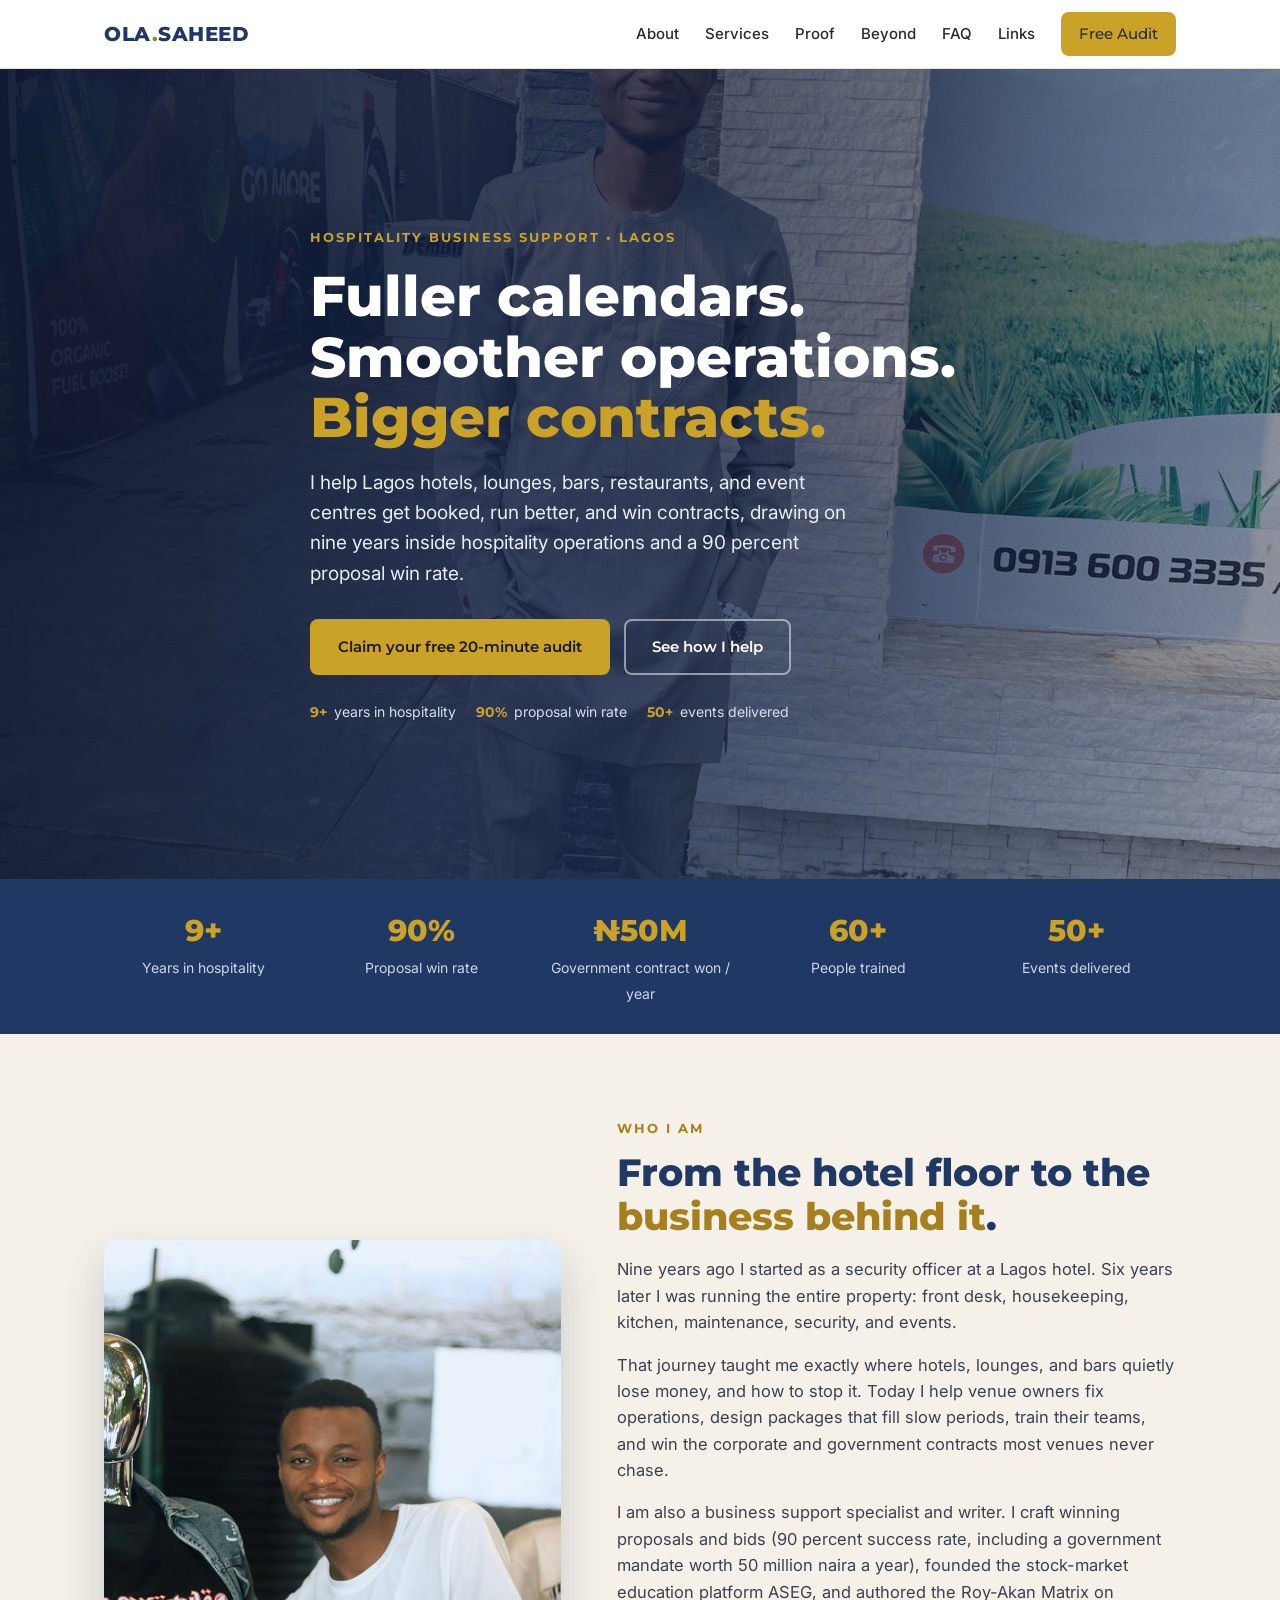
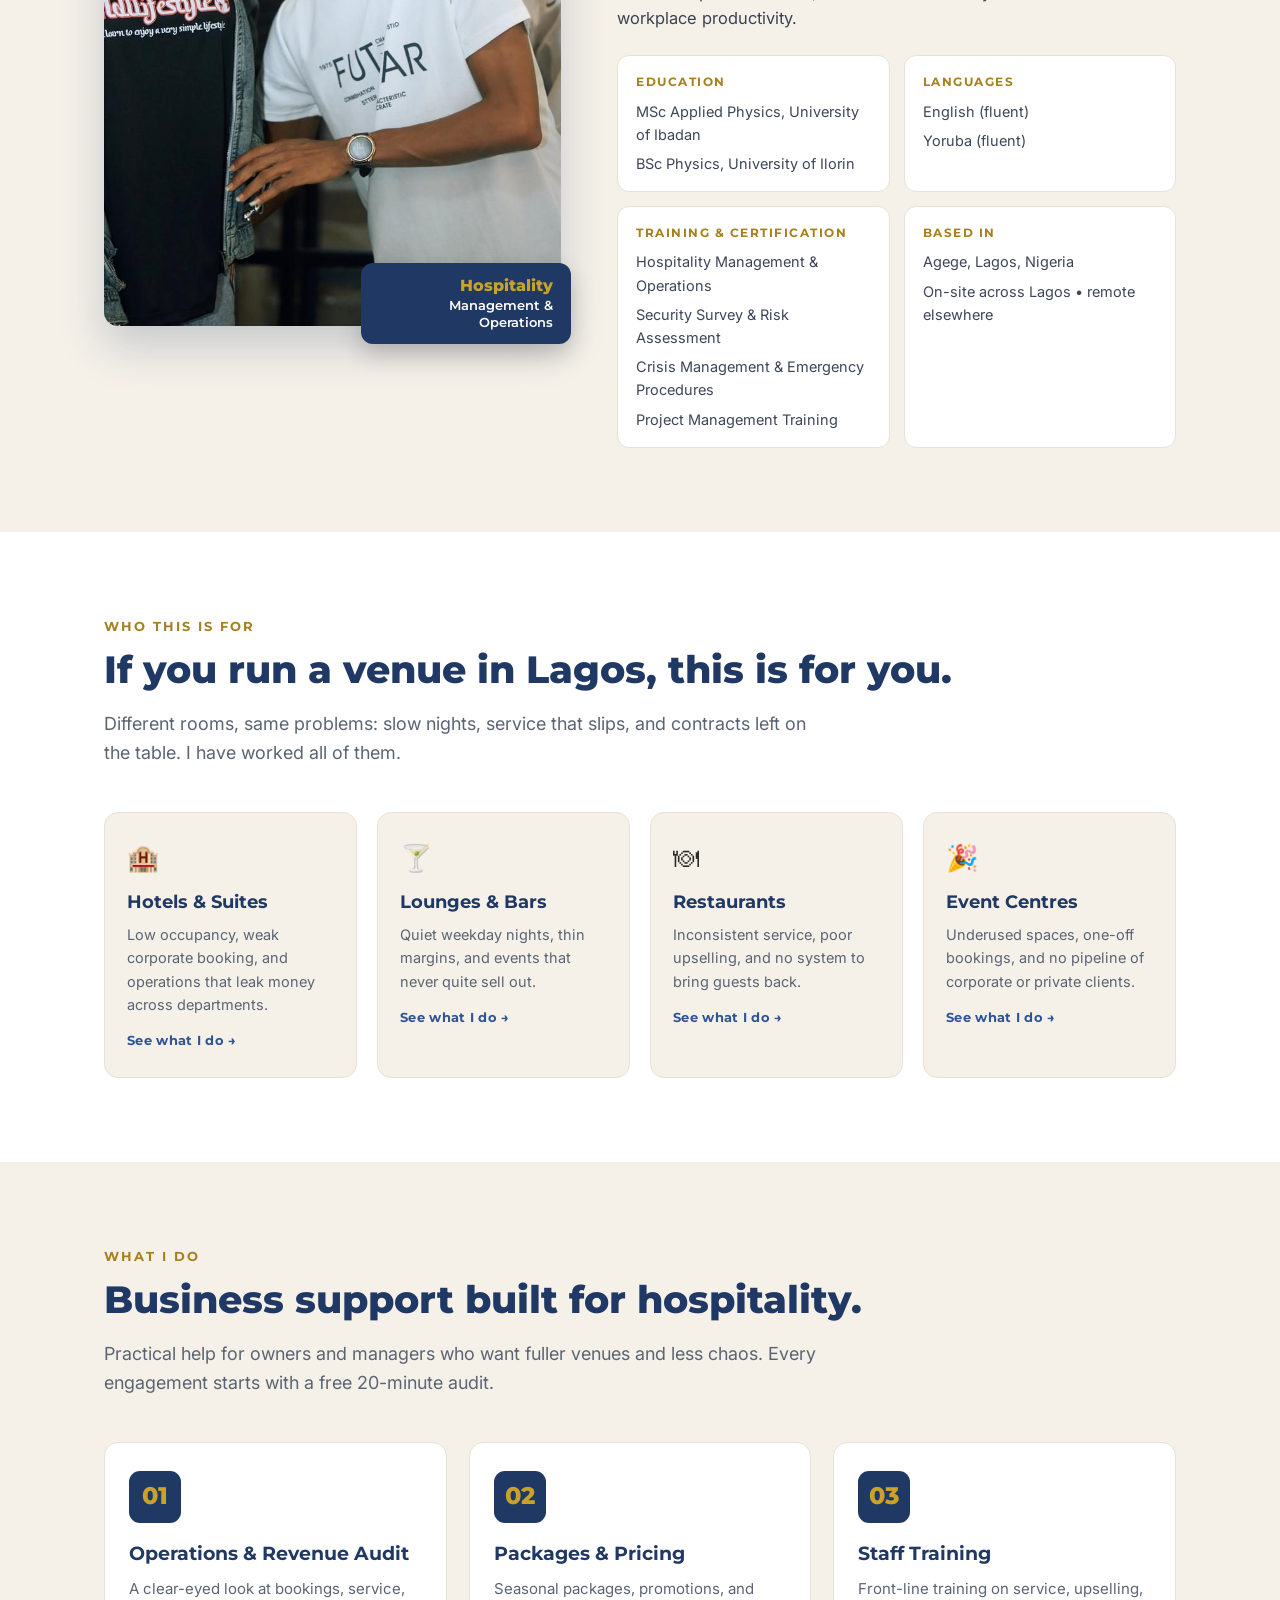
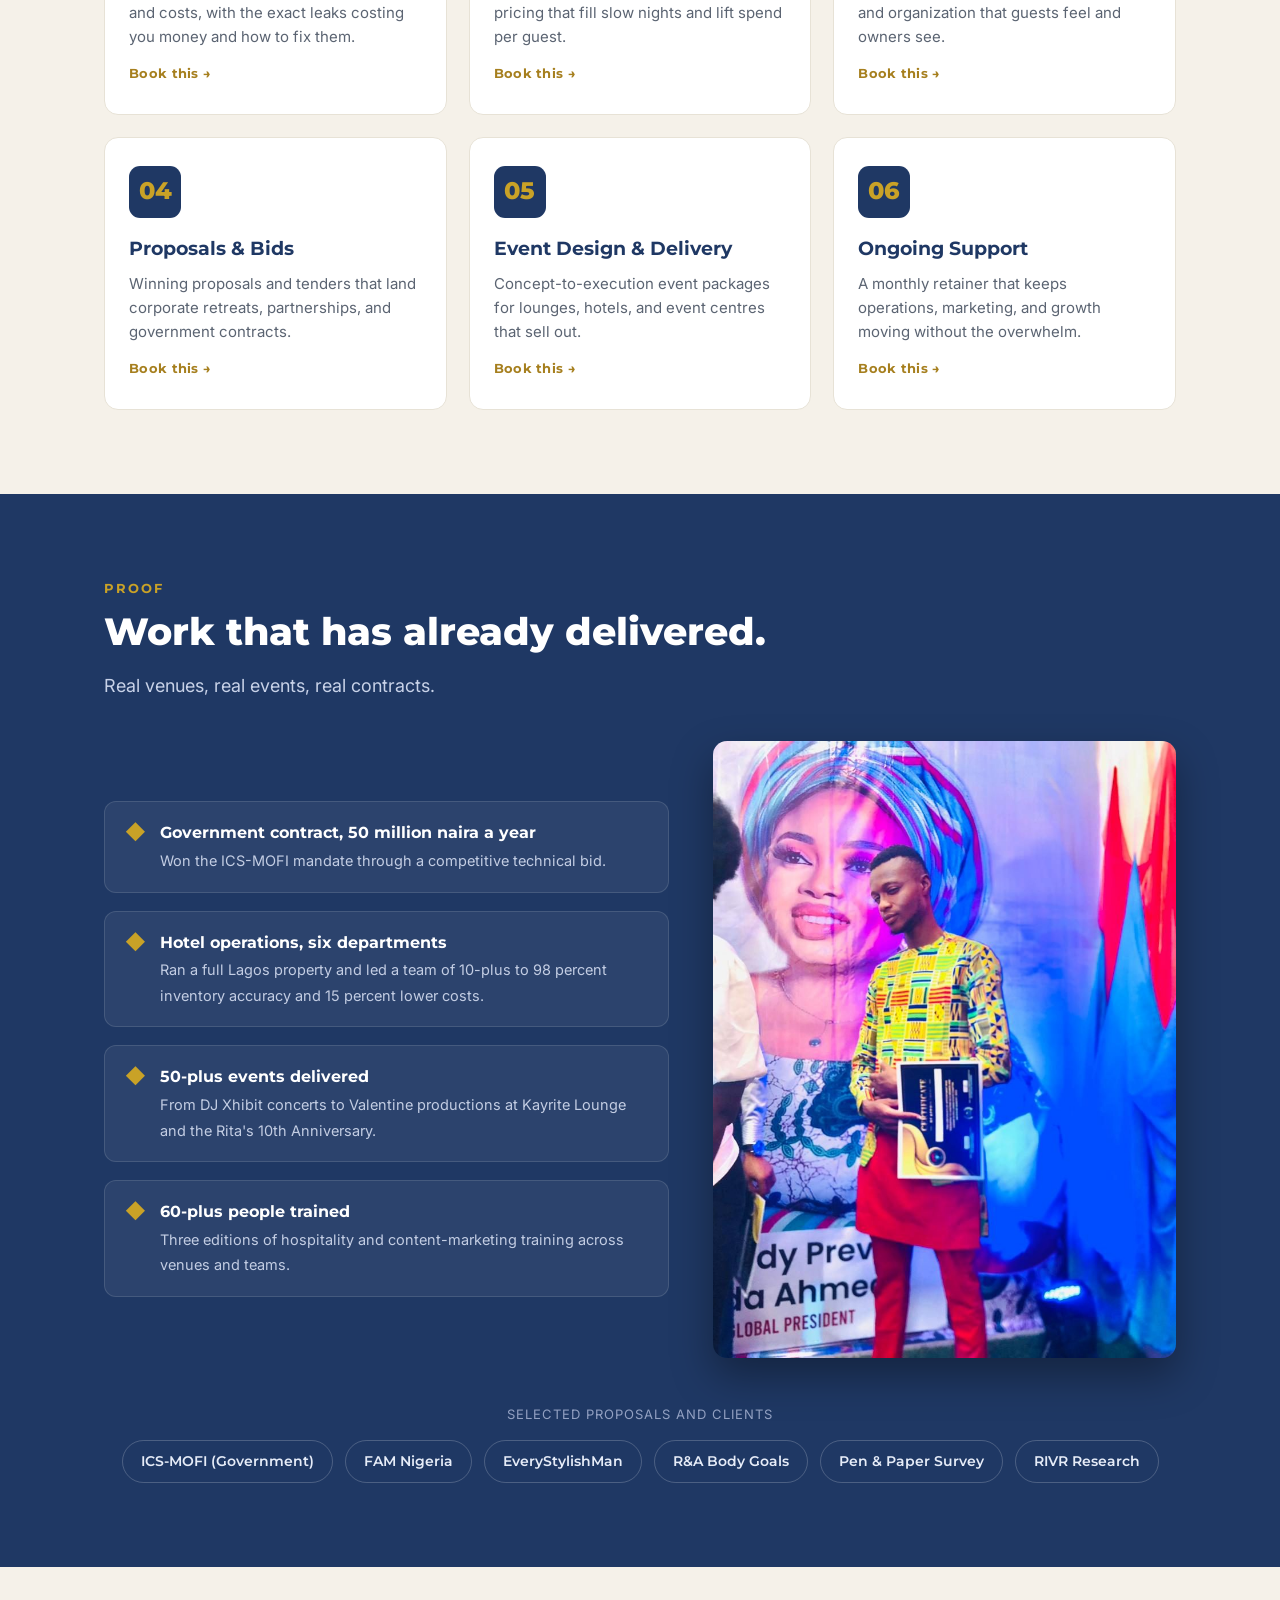
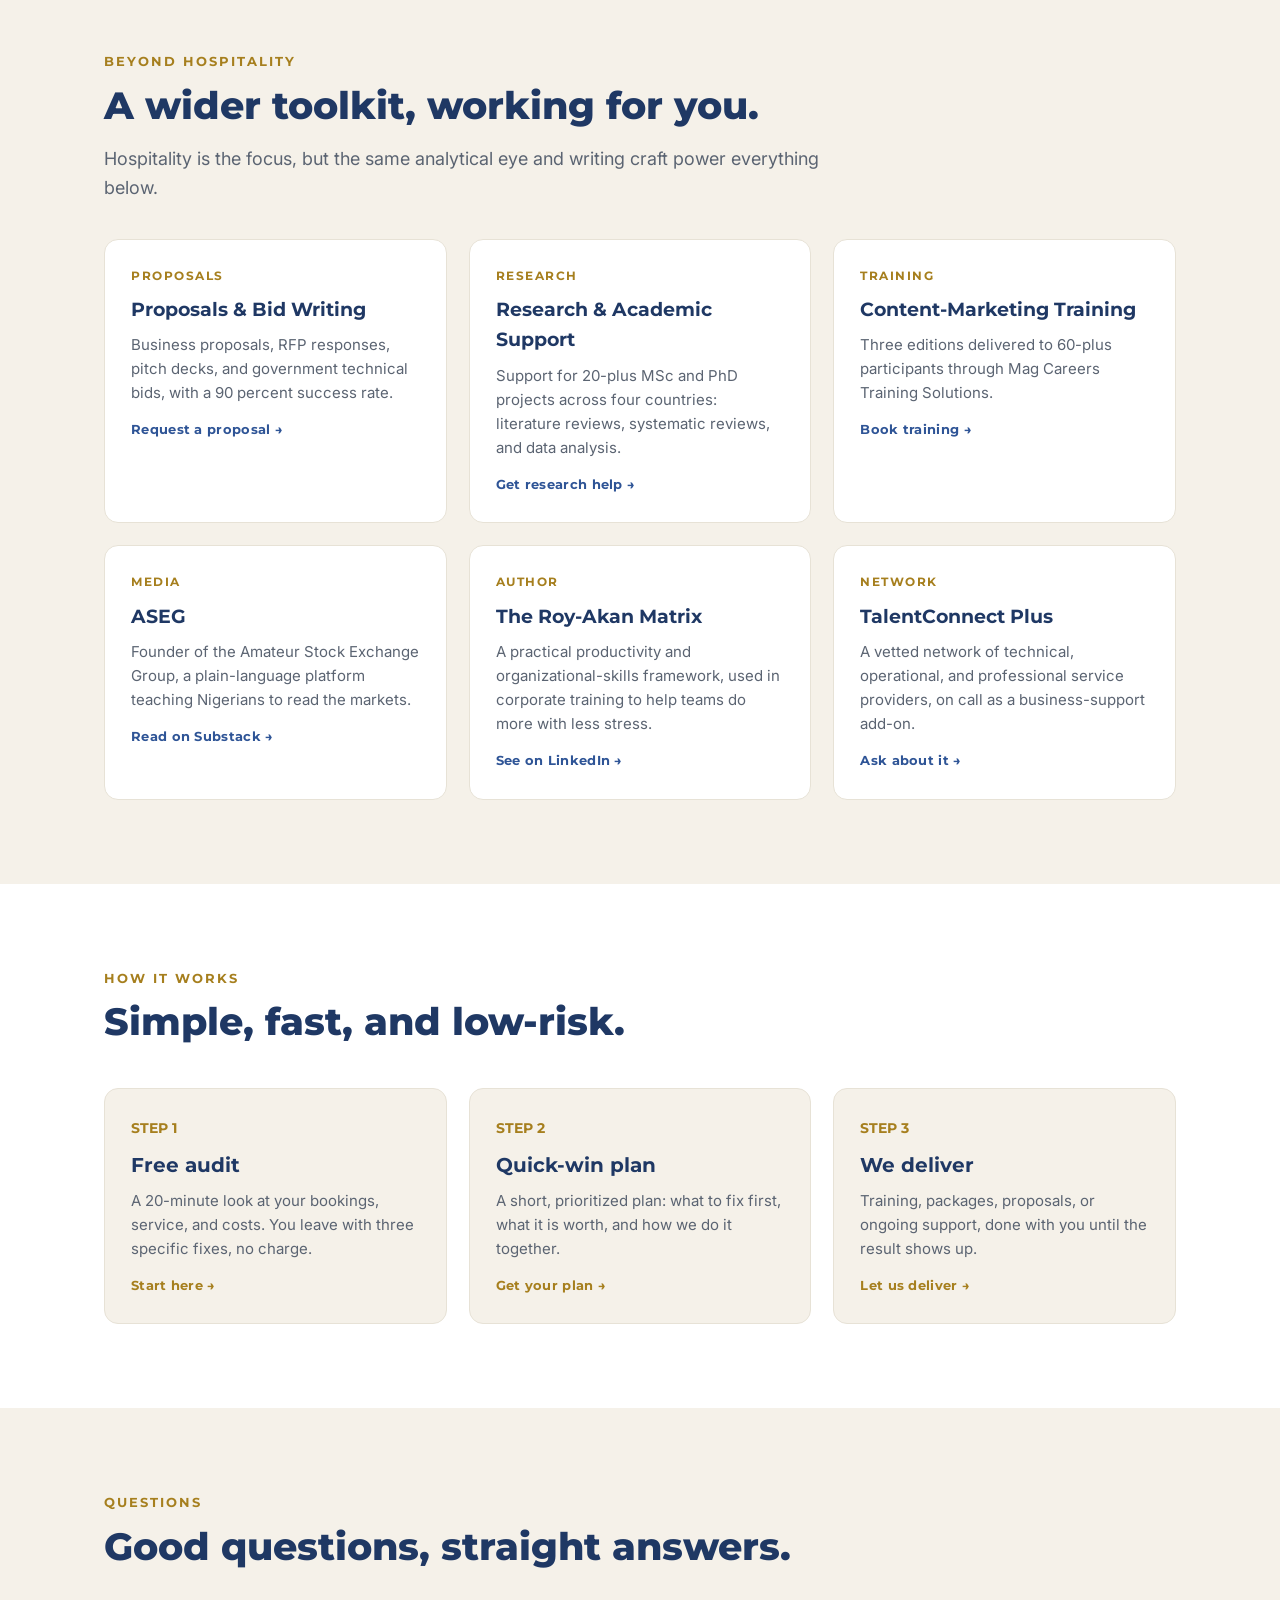
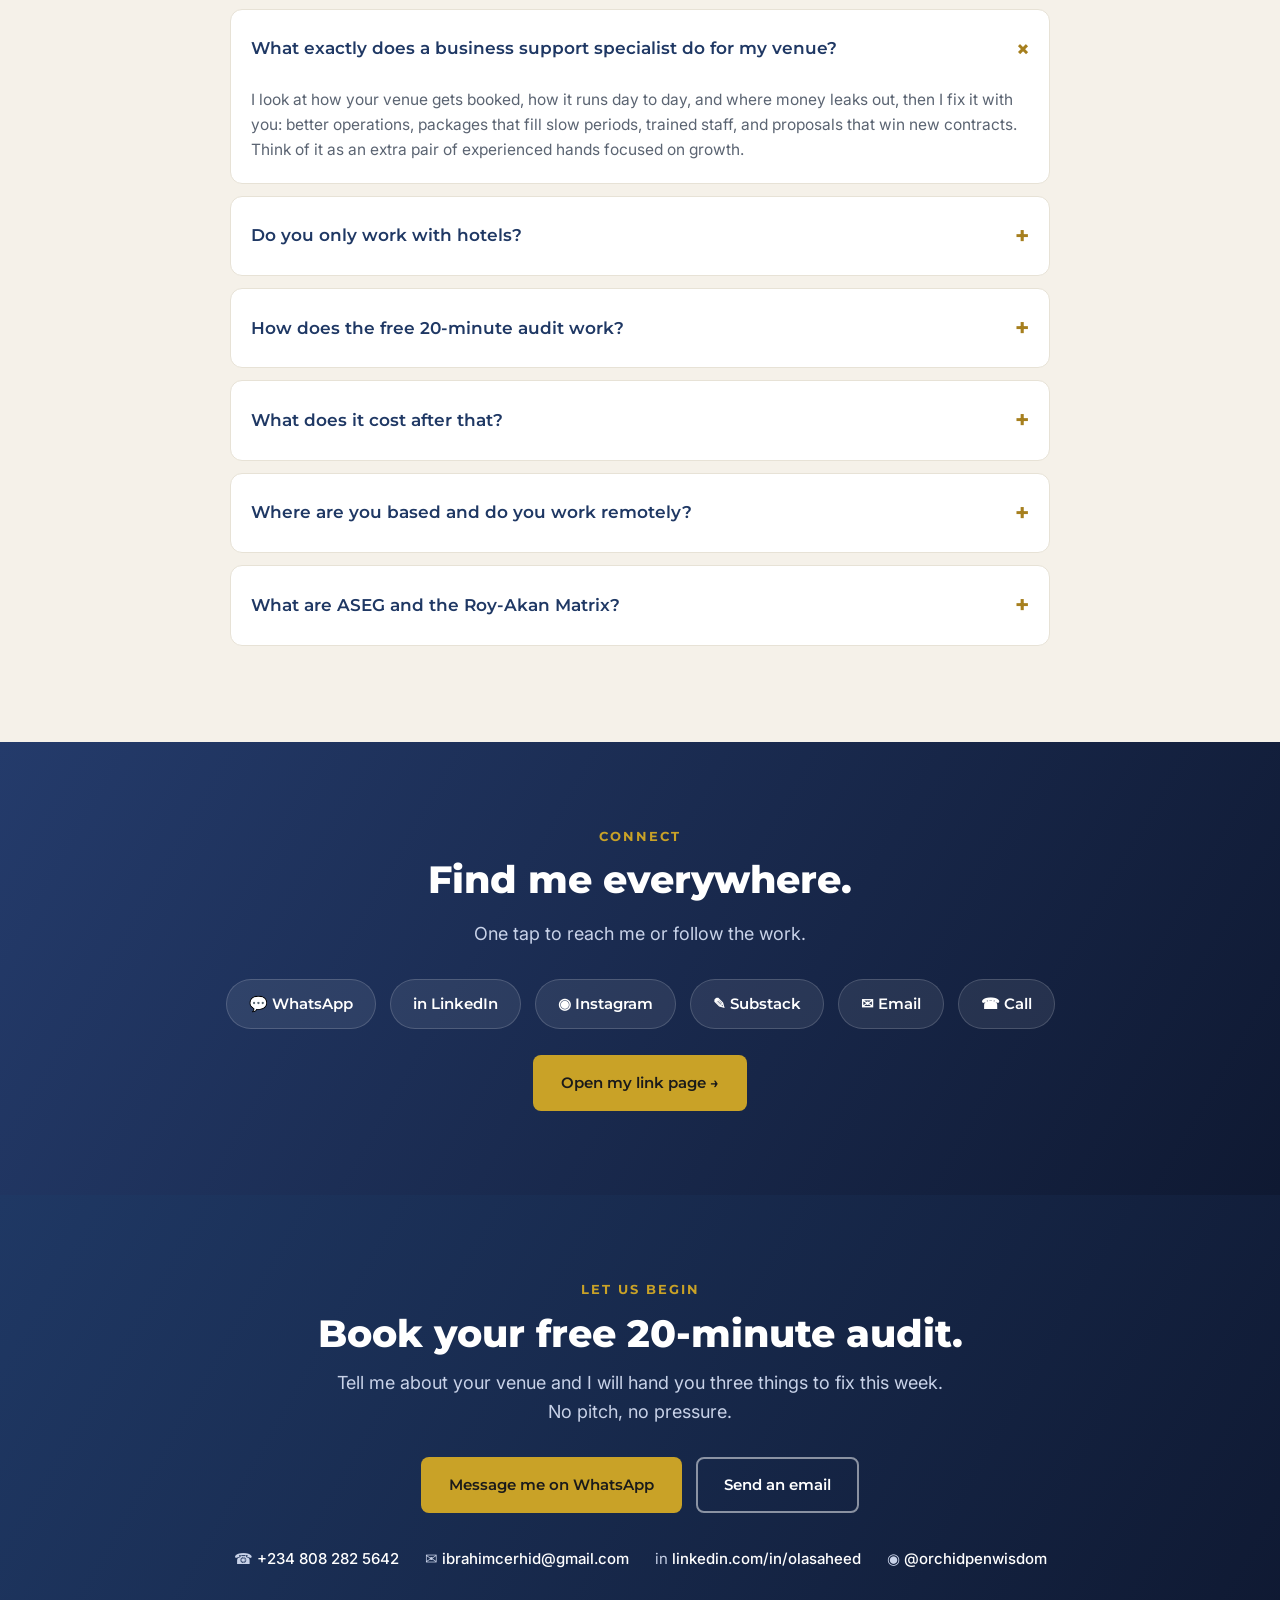
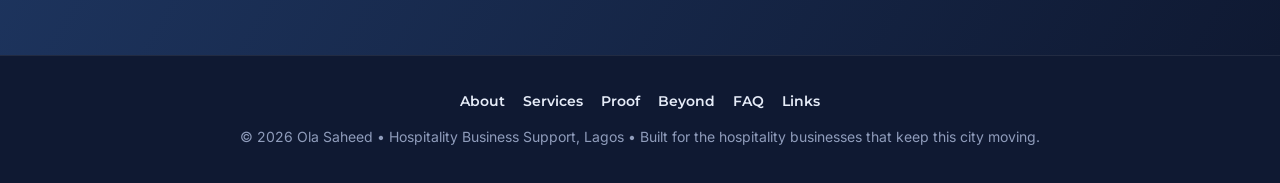
==== commit 0616c15b: "Photo badge: MSc Applied Physics -> Hospitality Management & Operations Co-Authored-By: Claude Opus " ====
--- a/index.html
+++ b/index.html
@@ -75,8 +75,8 @@
   .about-grid{display:grid;grid-template-columns:0.9fr 1.1fr;gap:56px;align-items:center}
   .about-photo{position:relative}
   .about-photo img{width:100%;border-radius:14px;display:block;box-shadow:0 20px 45px rgba(31,56,100,.22)}
-  .about-photo .badge{position:absolute;bottom:-18px;right:-10px;background:var(--navy);color:#fff;padding:14px 18px;border-radius:12px;font-family:'Montserrat';font-weight:700;font-size:14px;box-shadow:0 10px 25px rgba(0,0,0,.2)}
-  .about-photo .badge b{color:var(--gold);font-size:20px}
+  .about-photo .badge{position:absolute;bottom:-18px;right:-10px;background:var(--navy);color:#fff;padding:13px 18px;border-radius:12px;font-family:'Montserrat';font-weight:600;font-size:13px;line-height:1.3;max-width:210px;text-align:right;box-shadow:0 10px 25px rgba(0,0,0,.2)}
+  .about-photo .badge b{display:block;color:var(--gold);font-size:16px;font-weight:800}
   .about h2 em{color:var(--gold-deep);font-style:normal}
   .about p{margin-bottom:16px;color:#3a4150;font-size:16.5px}
   .cred{margin-top:24px;display:grid;grid-template-columns:1fr 1fr;gap:14px}
@@ -245,7 +245,7 @@
   <div class="wrap about-grid">
     <div class="about-photo">
       <img src="images/about.jpg" alt="Ola Saheed" />
-      <div class="badge"><b>MSc</b> Applied Physics</div>
+      <div class="badge"><b>Hospitality</b> Management &amp; Operations</div>
     </div>
     <div>
       <div class="tag">Who I am</div>
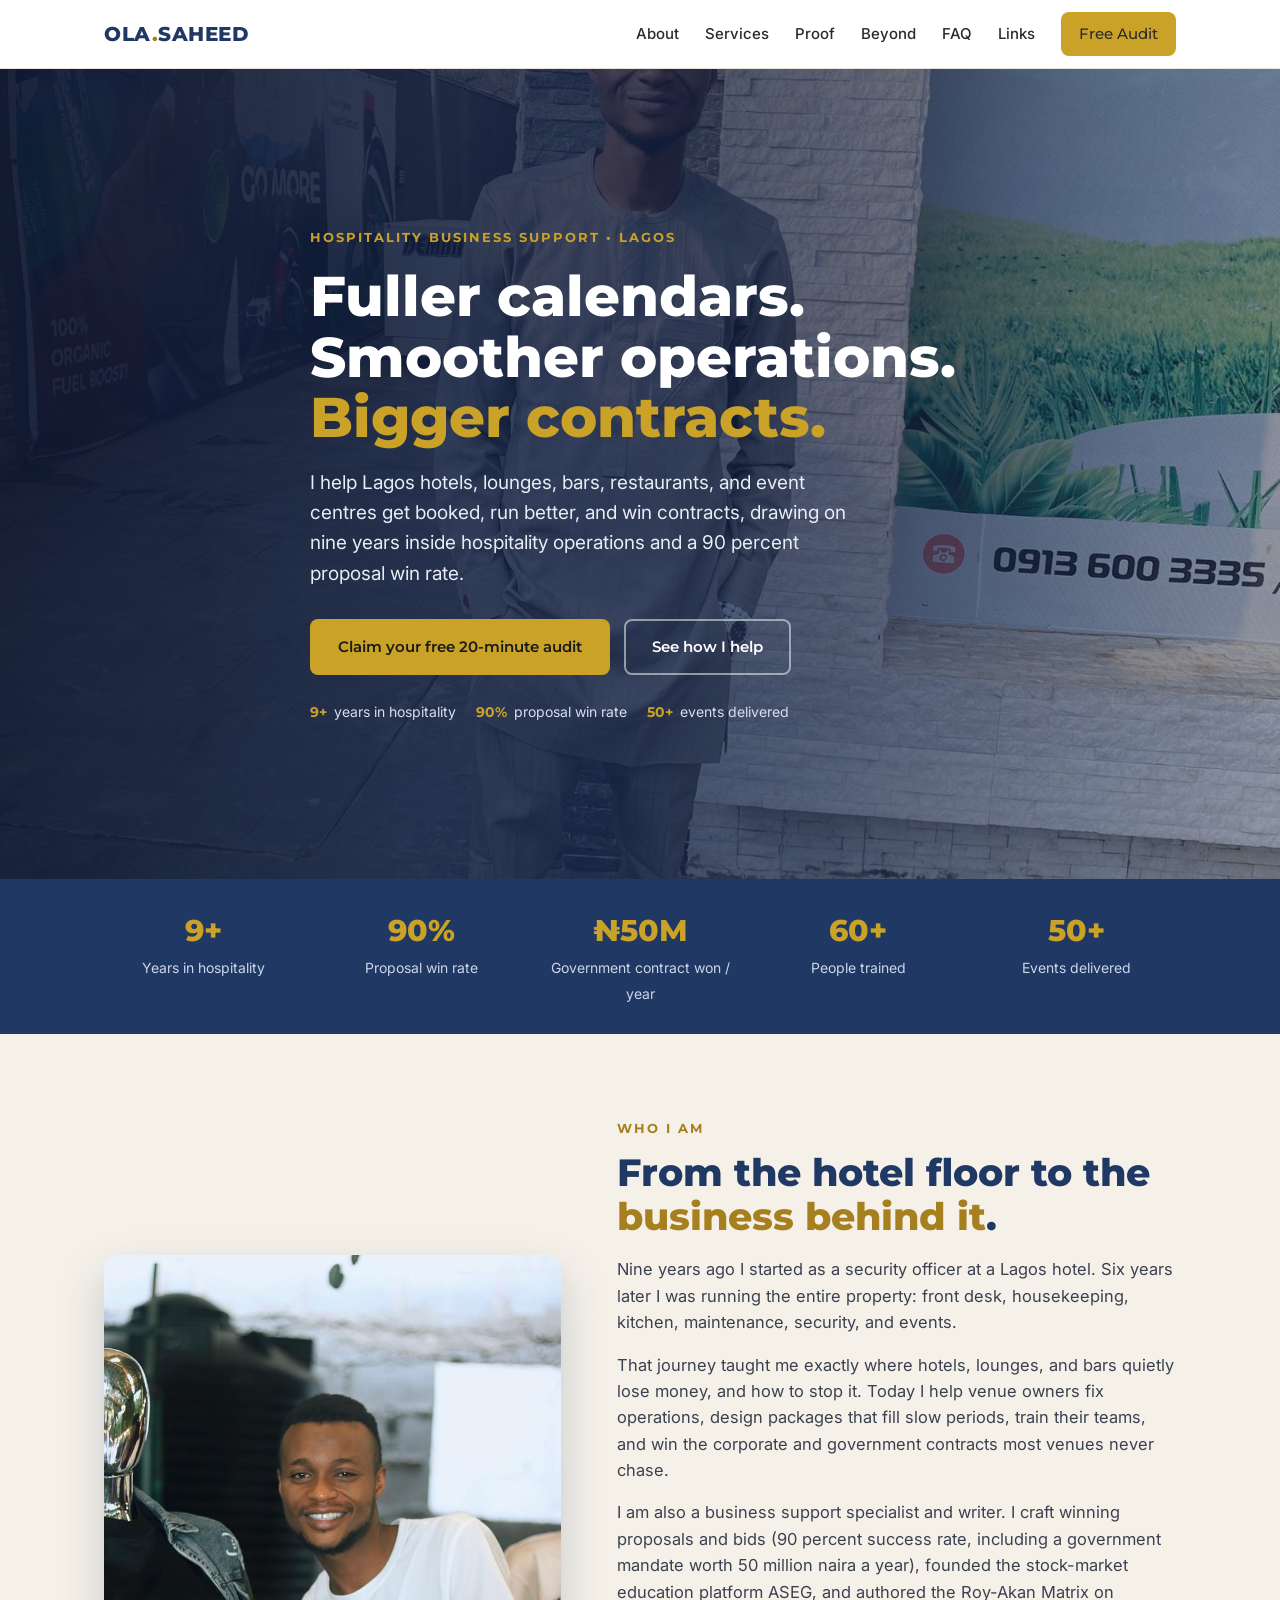
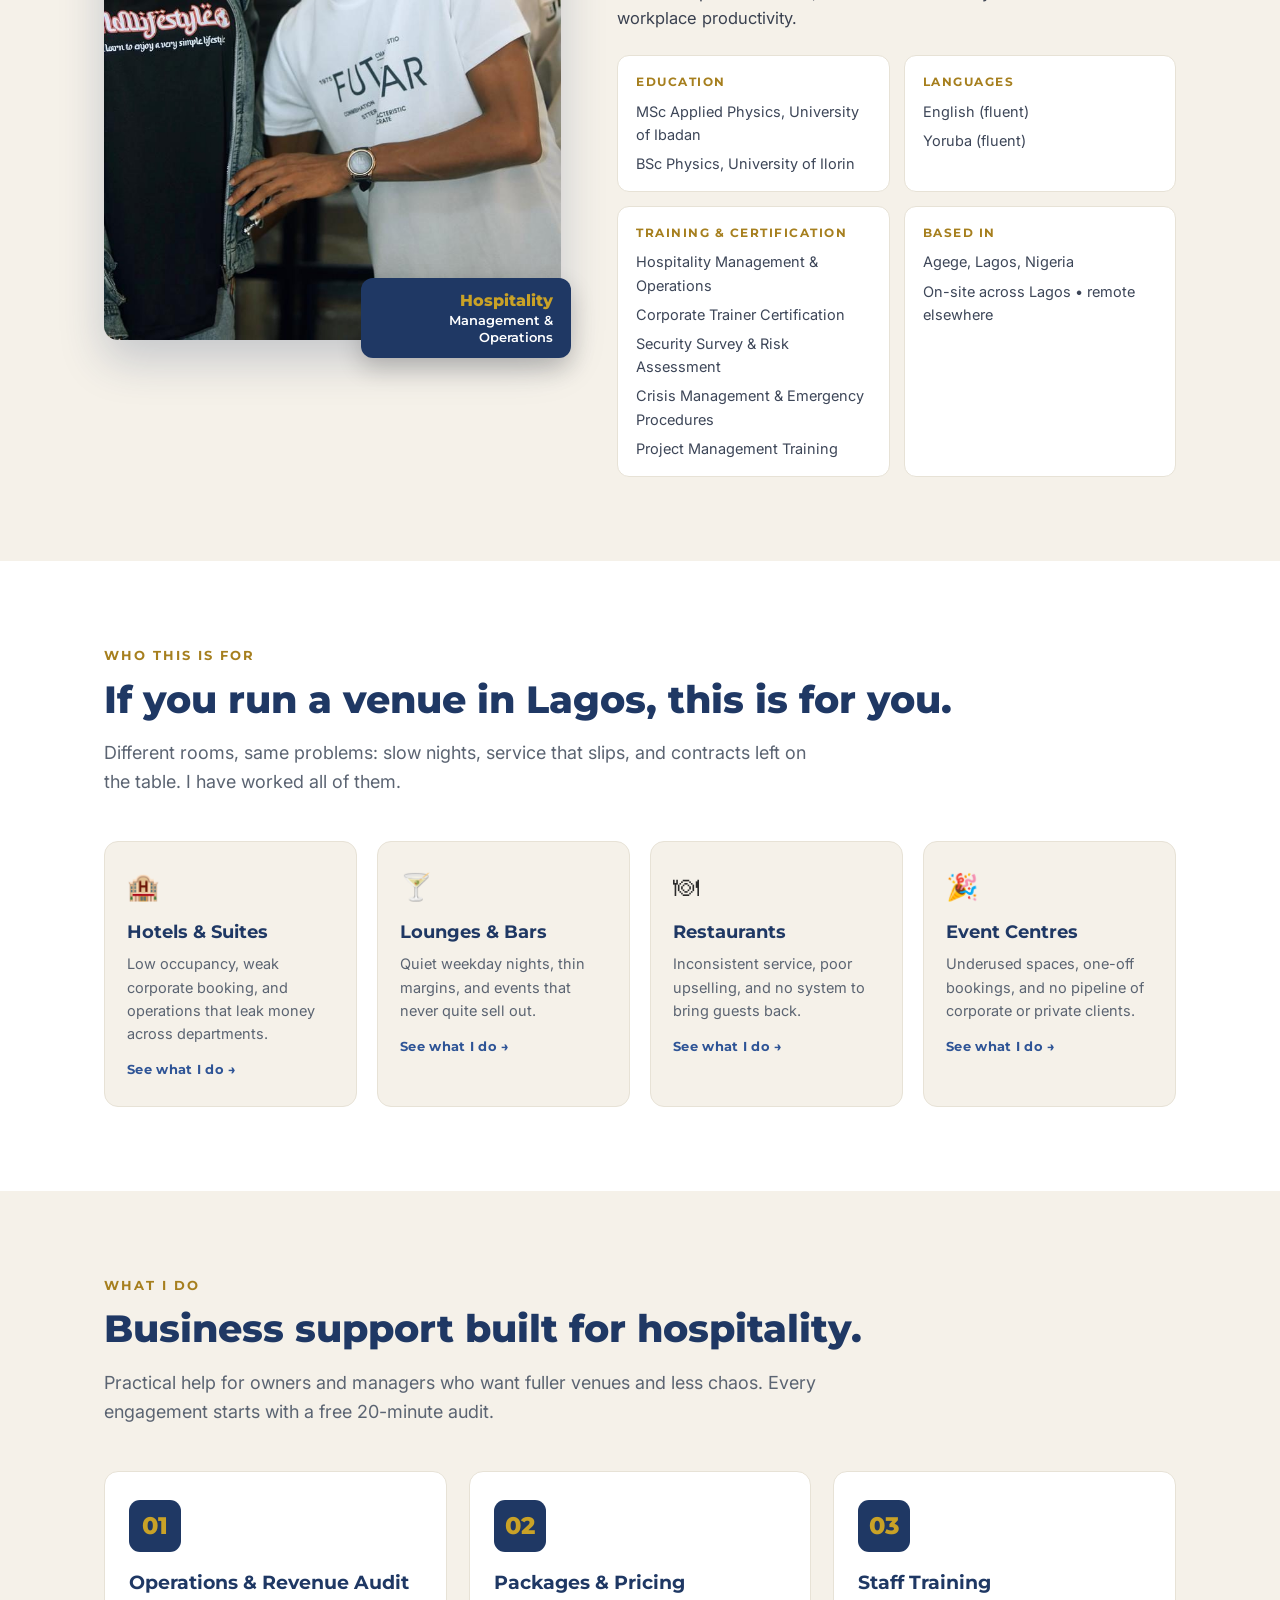
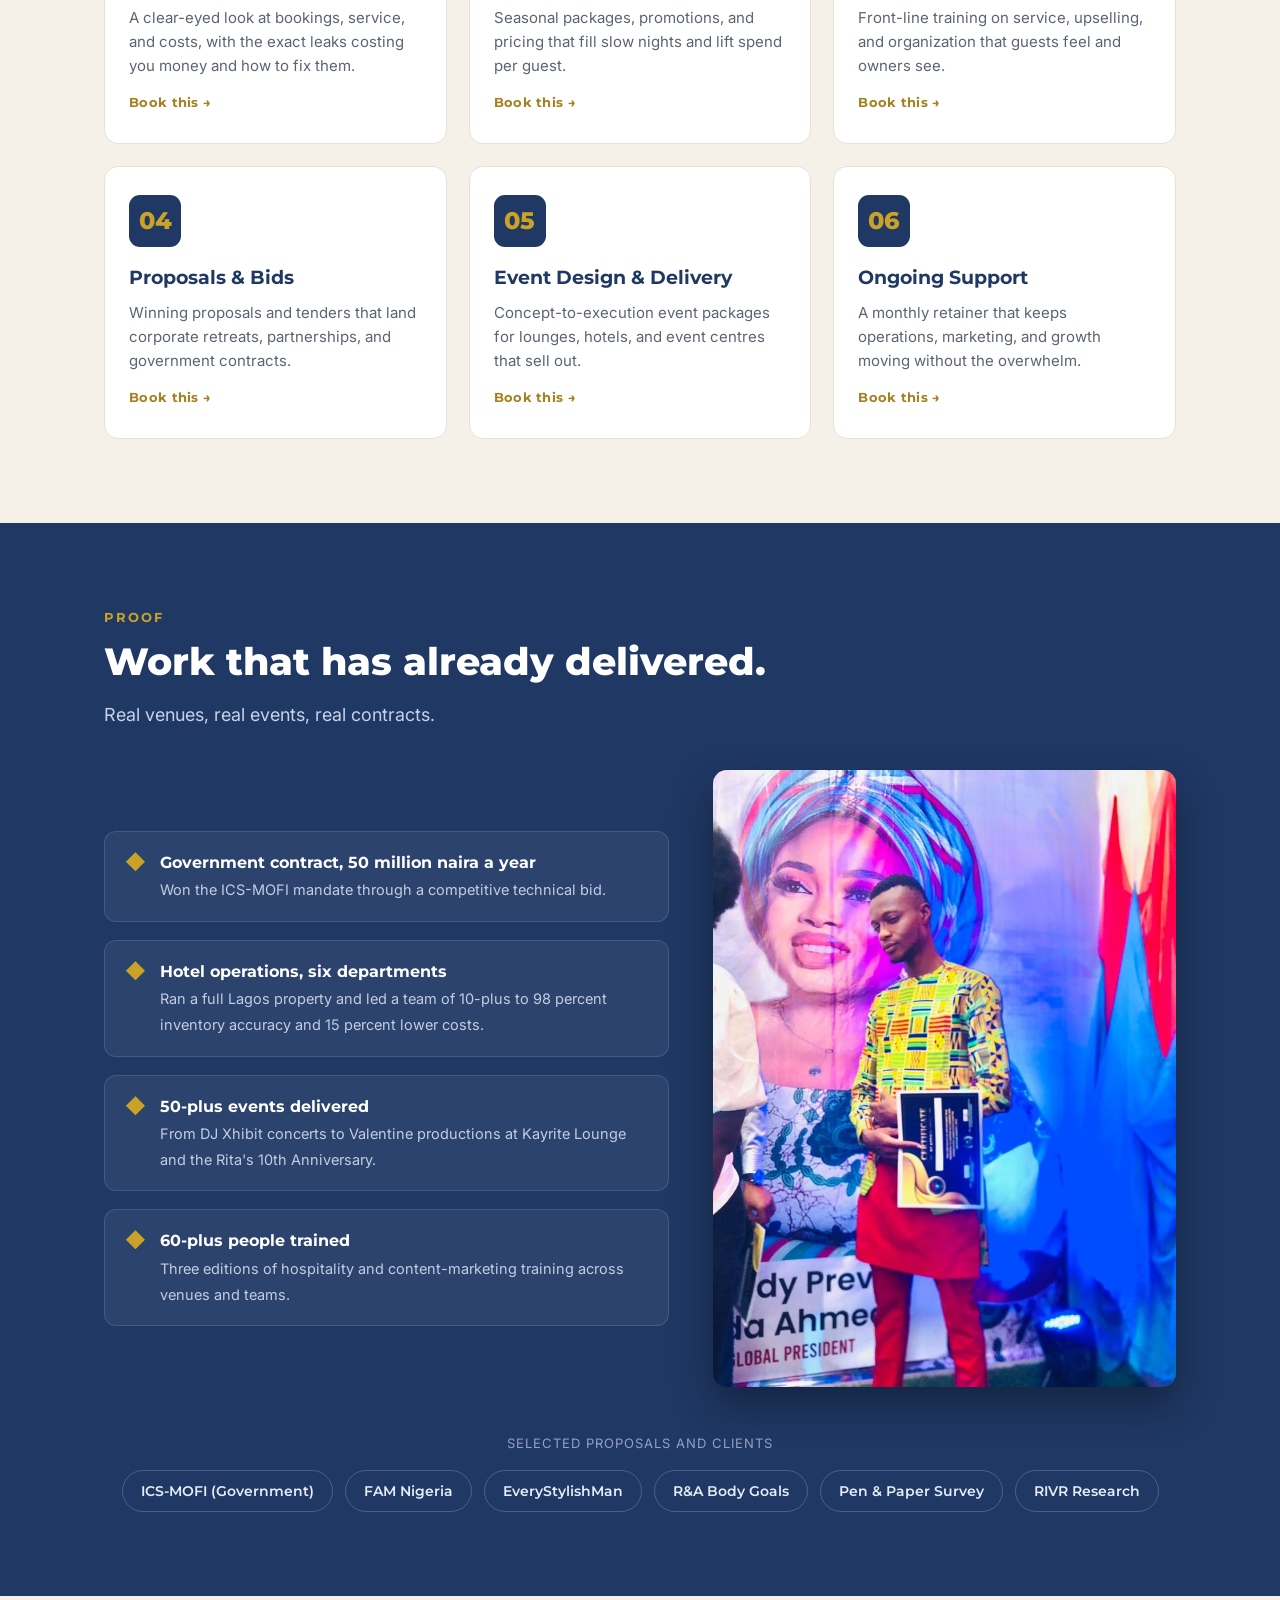
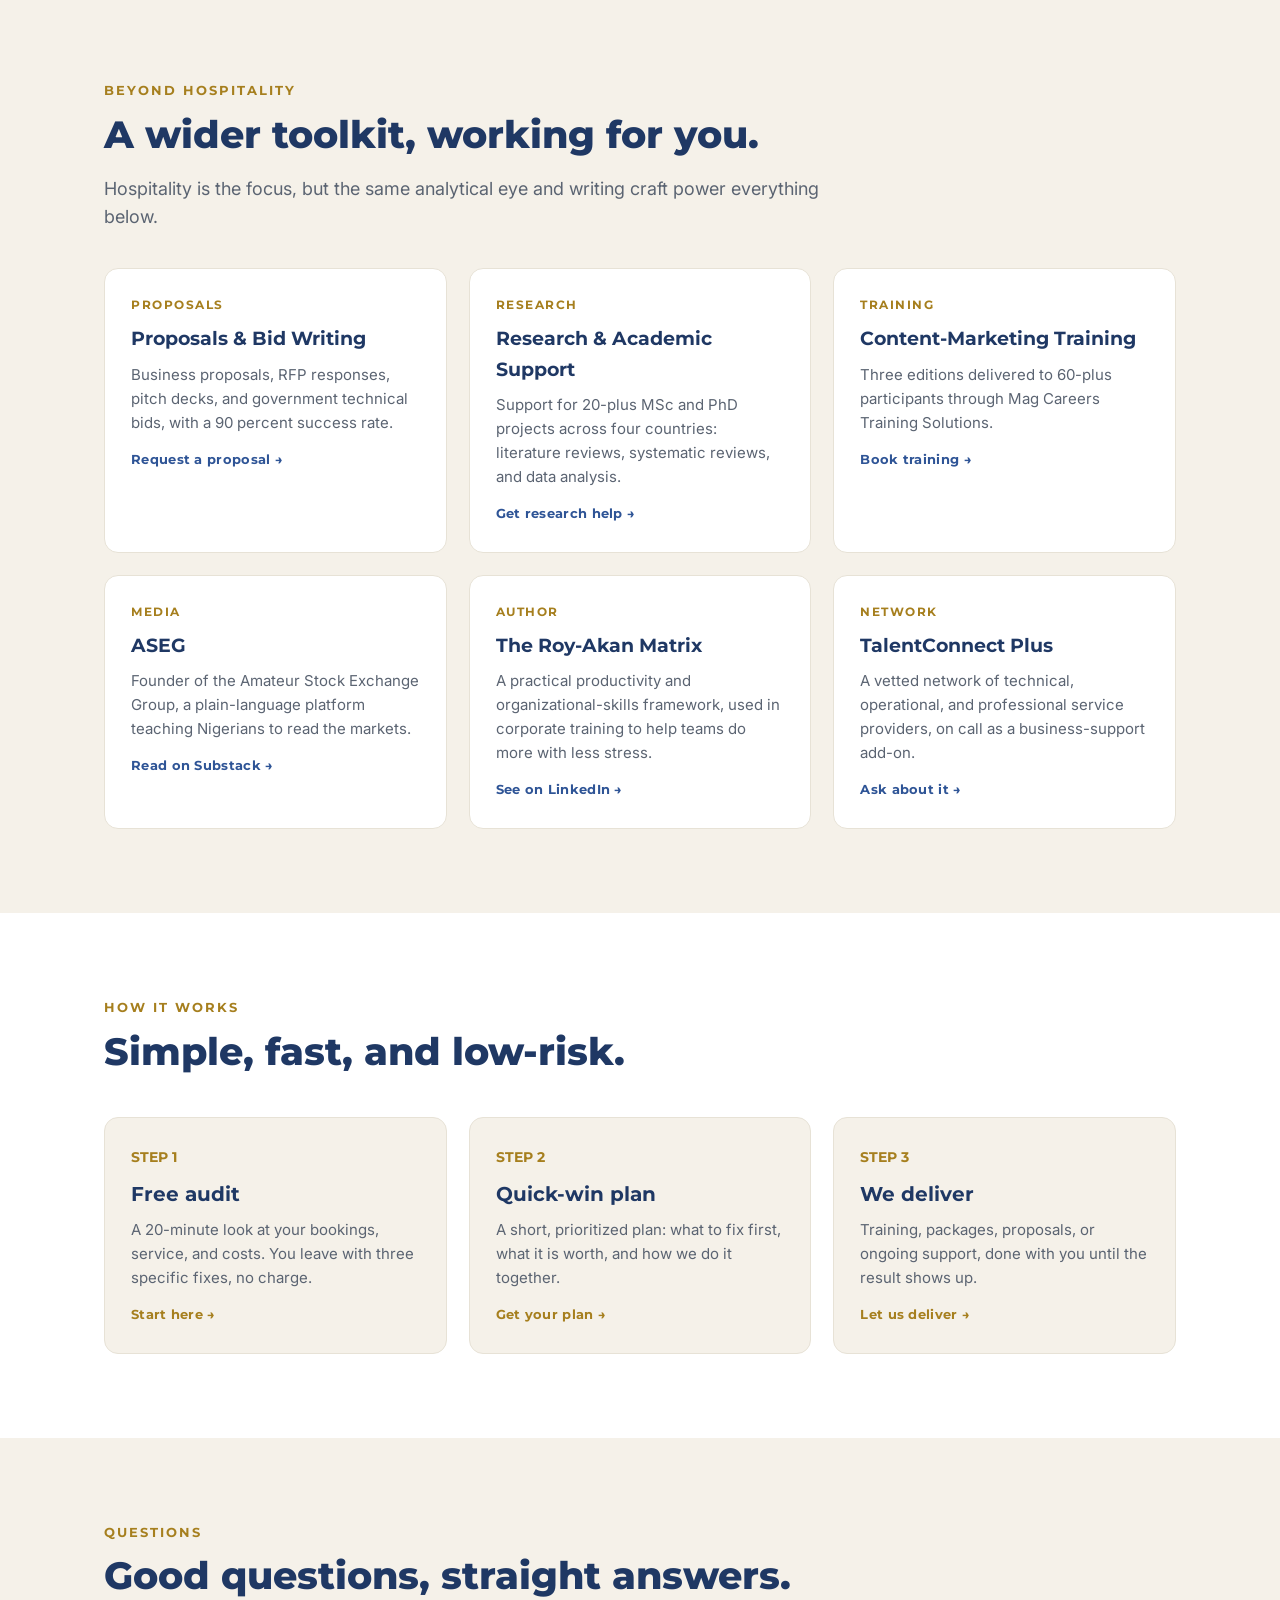
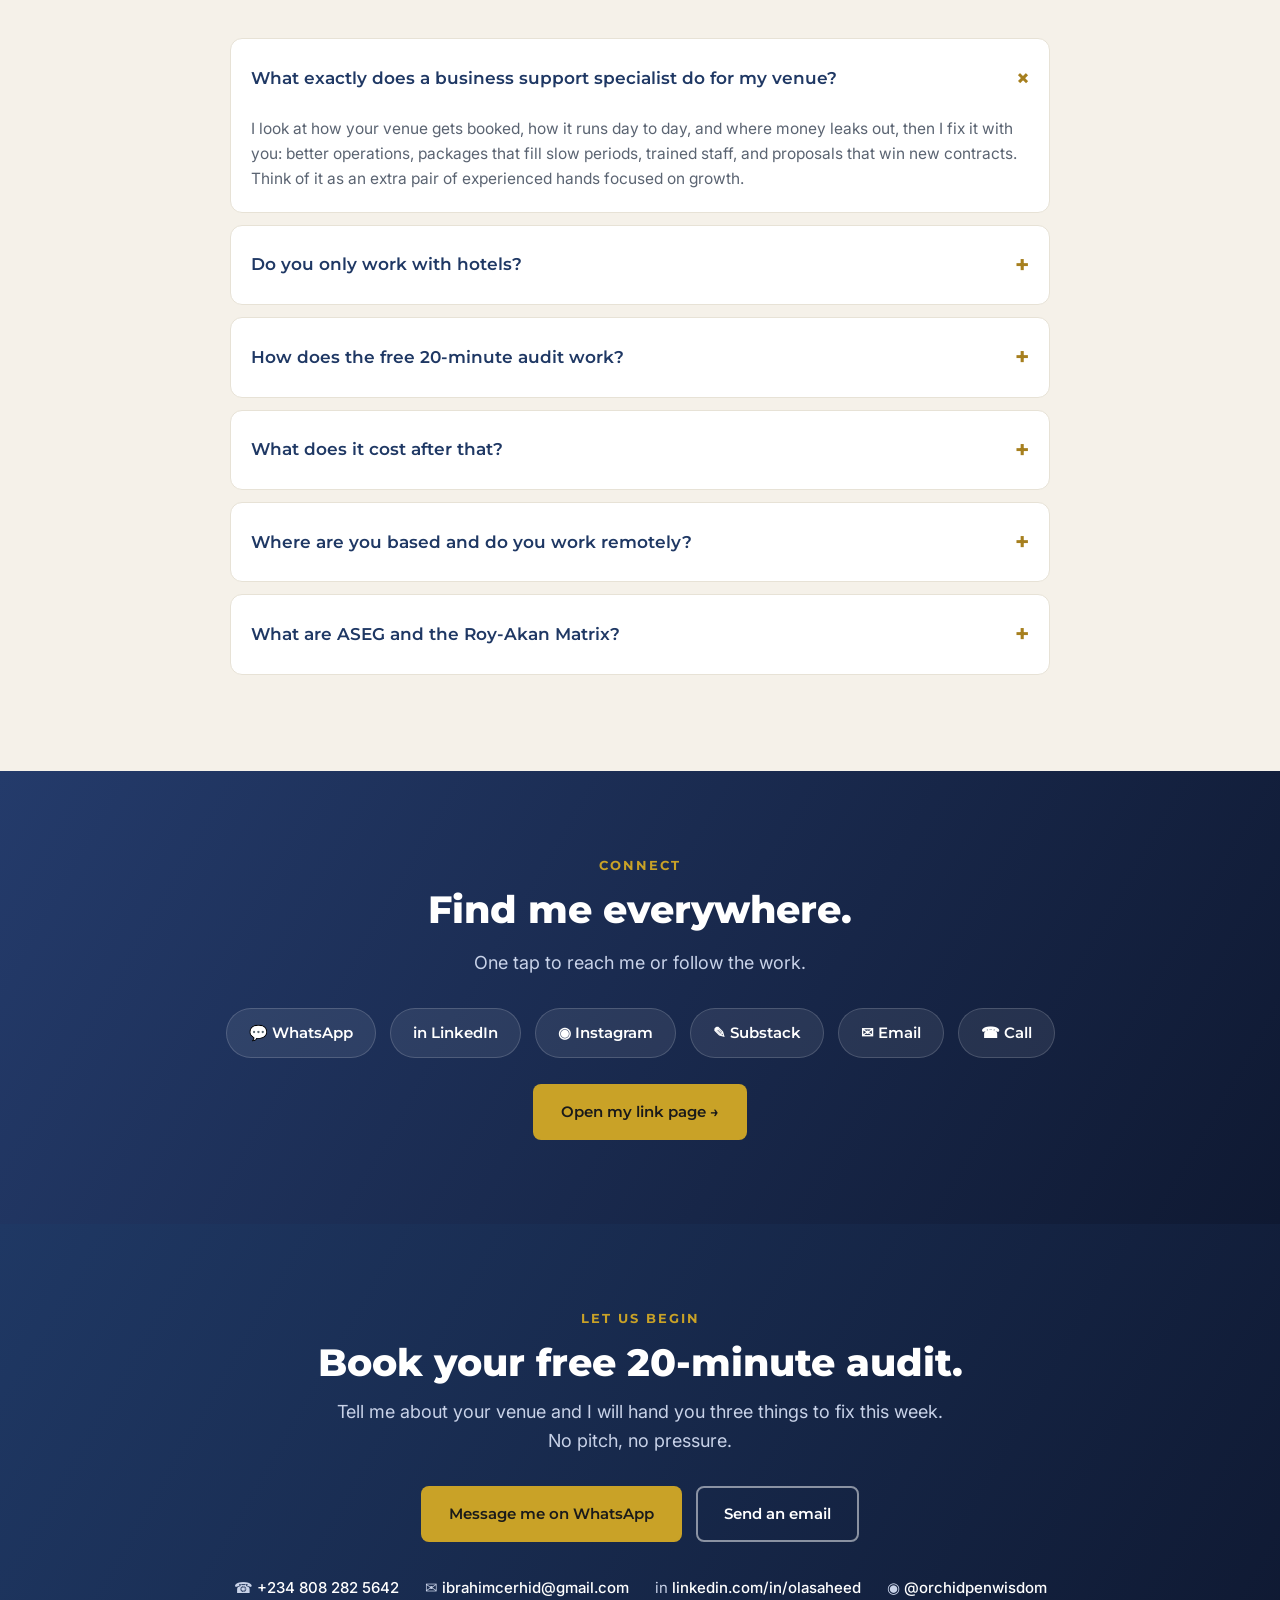
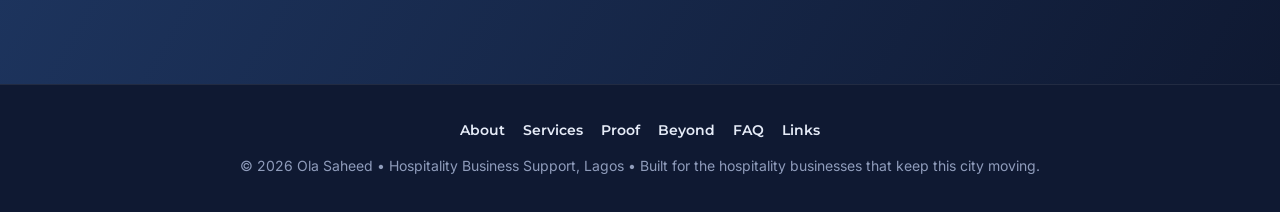
==== commit e7e9984c: "Add Corporate Trainer Certification to credentials (per Ola) Co-Authored-By: Claude Opus 4.8 <norepl" ====
--- a/index.html
+++ b/index.html
@@ -267,6 +267,7 @@
         <div class="cred-card">
           <h4>Training &amp; Certification</h4>
           <p>Hospitality Management &amp; Operations</p>
+          <p>Corporate Trainer Certification</p>
           <p>Security Survey &amp; Risk Assessment</p>
           <p>Crisis Management &amp; Emergency Procedures</p>
           <p>Project Management Training</p>
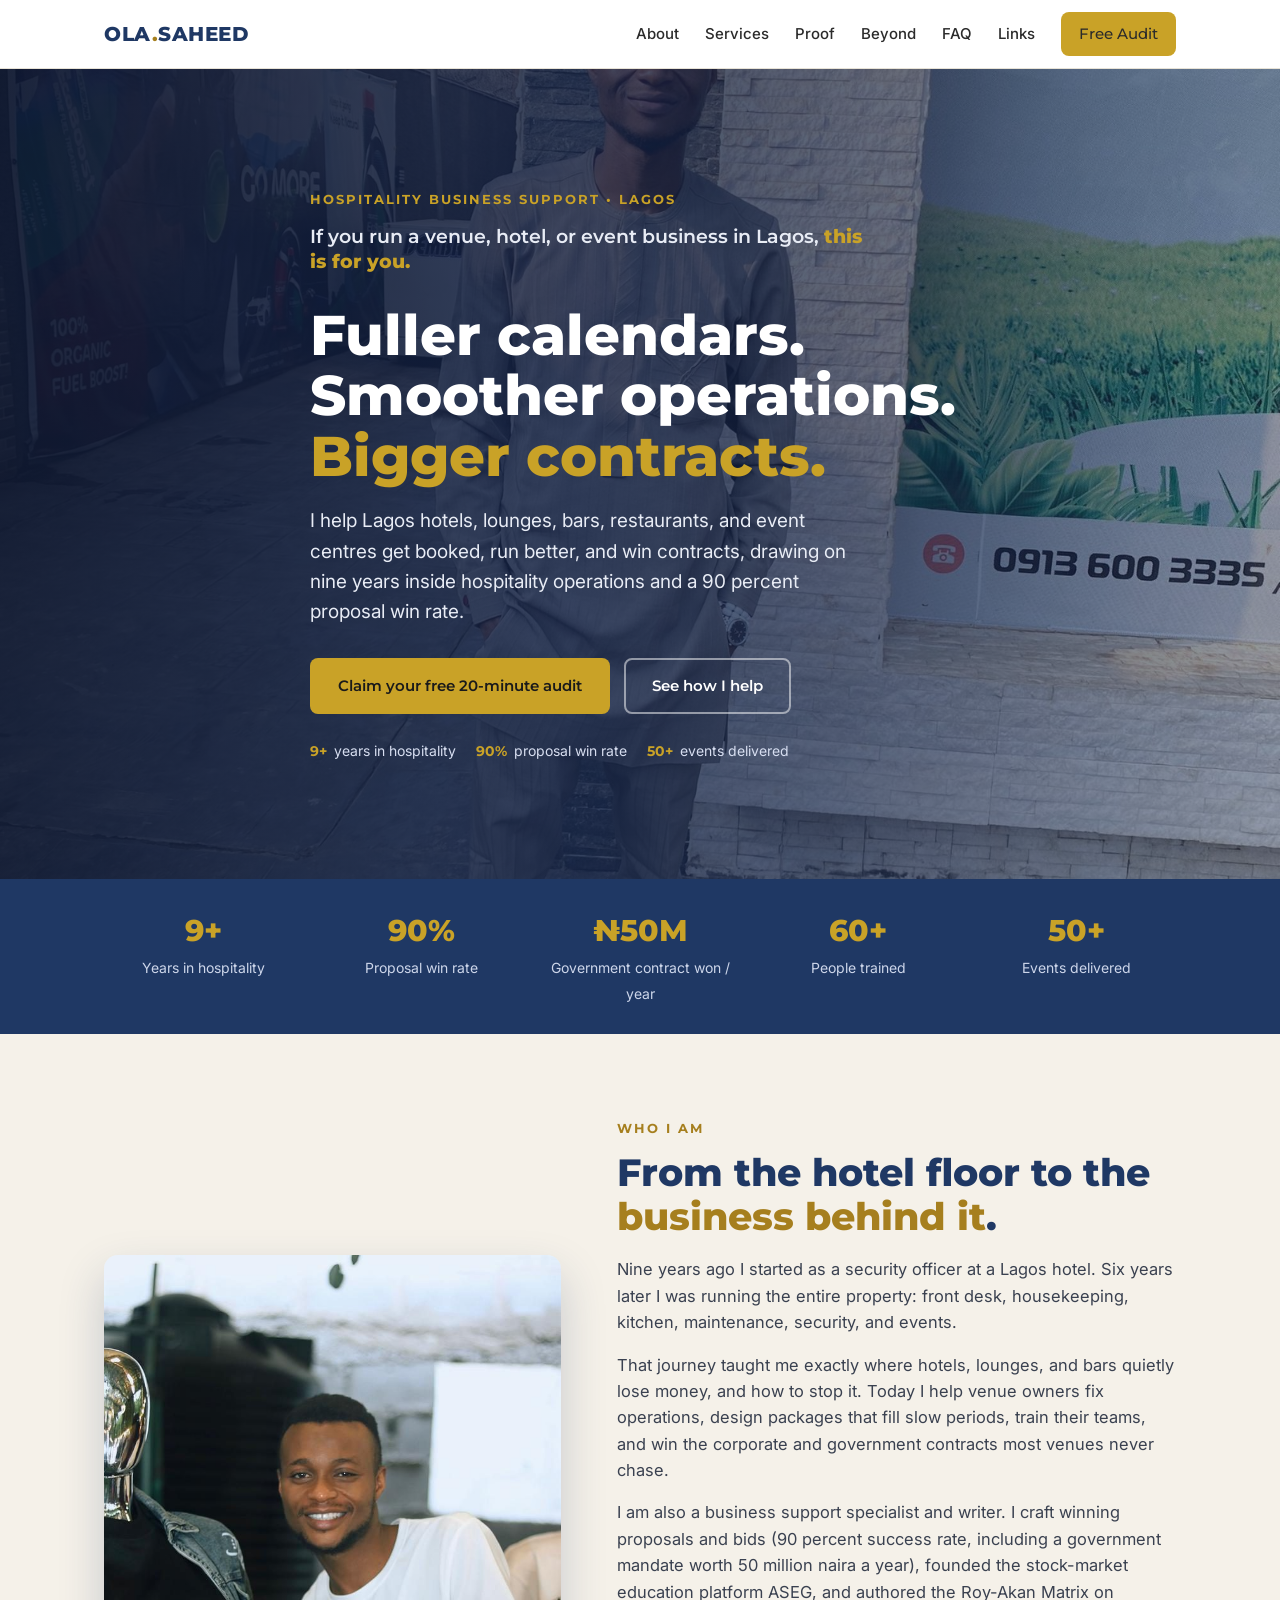
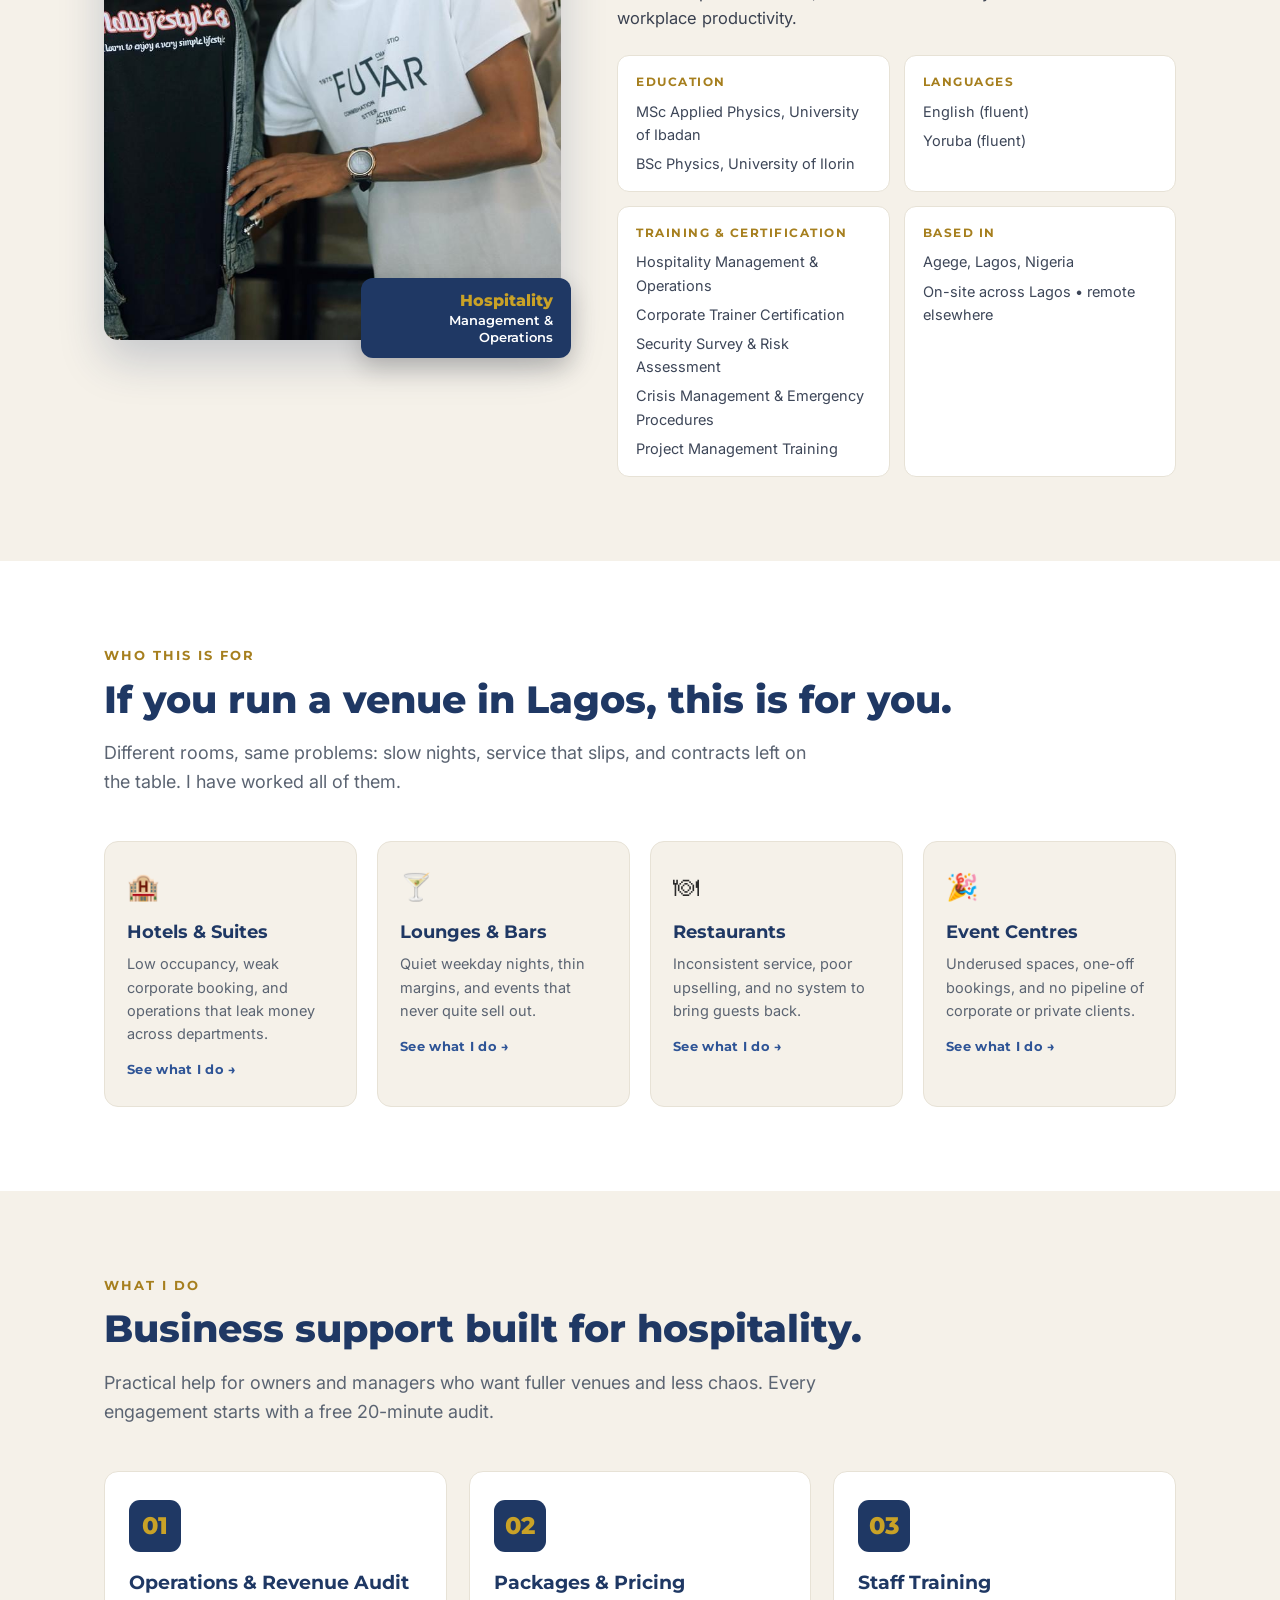
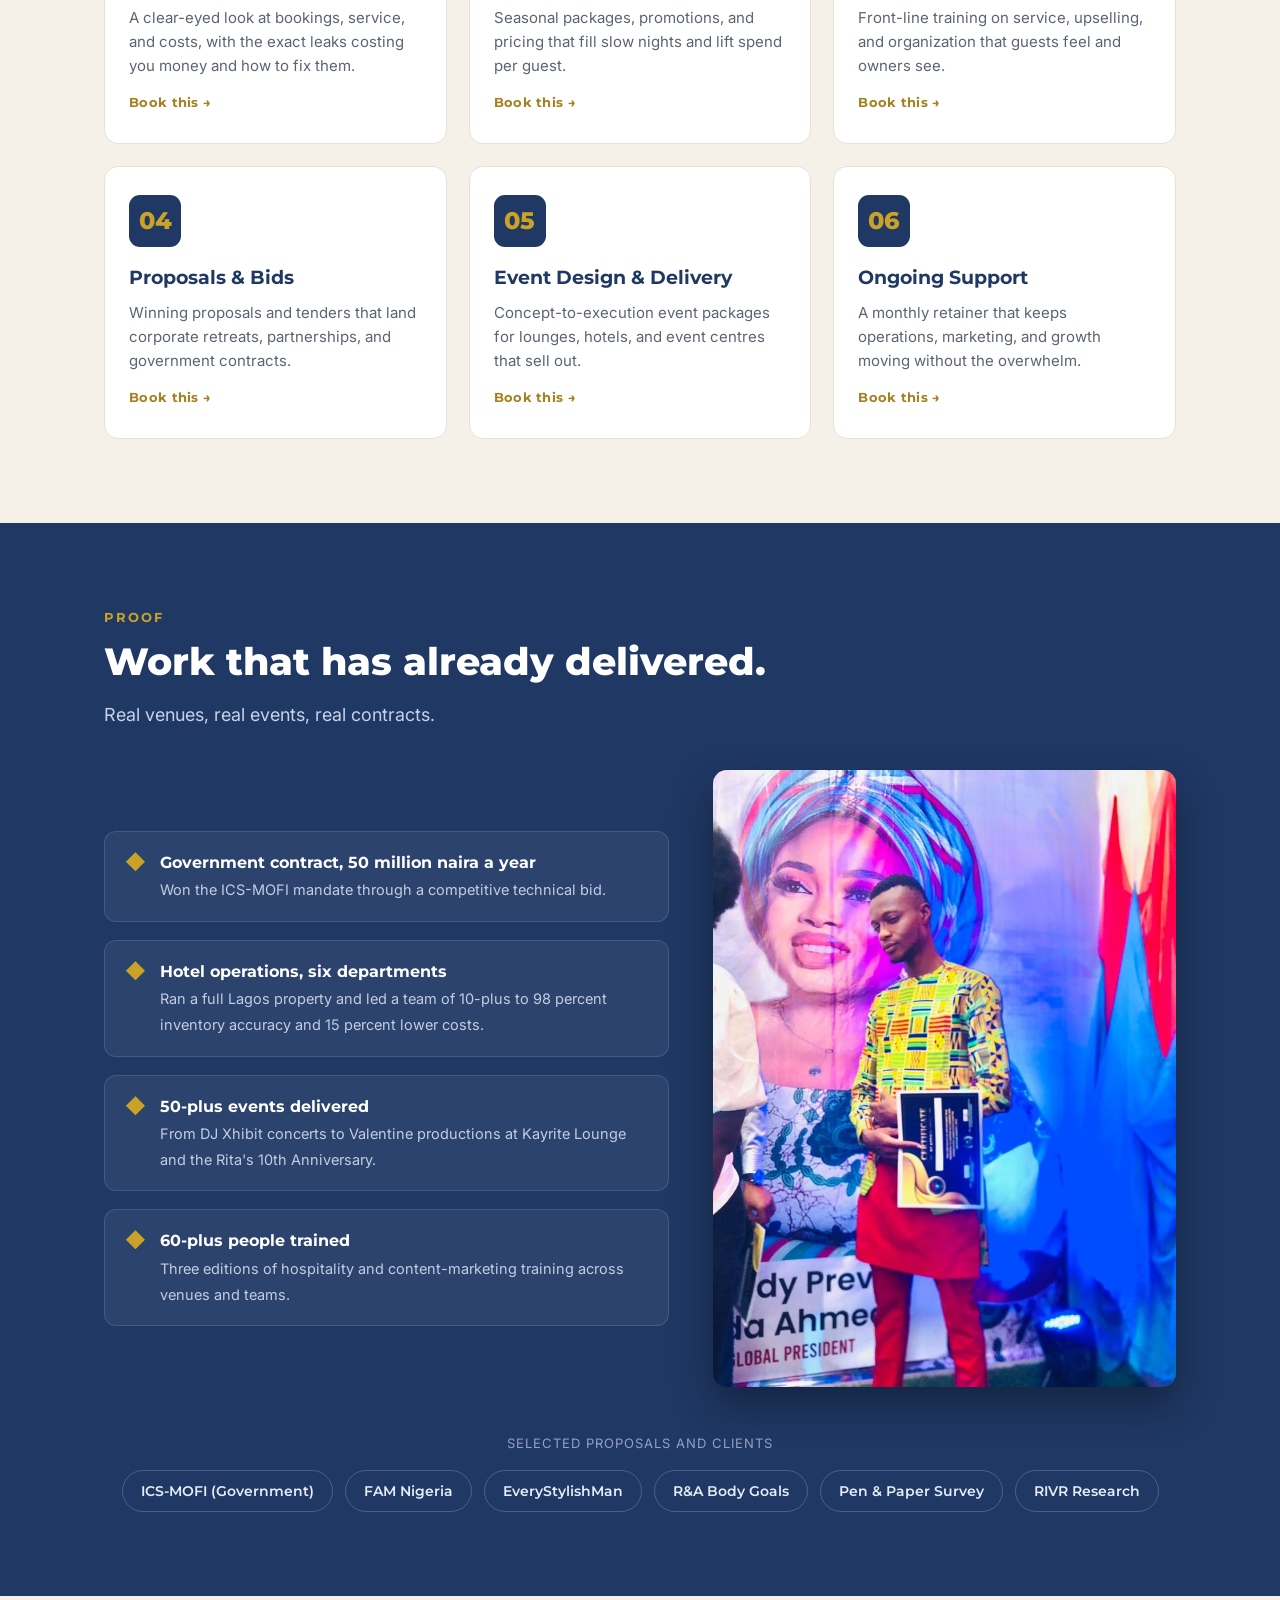
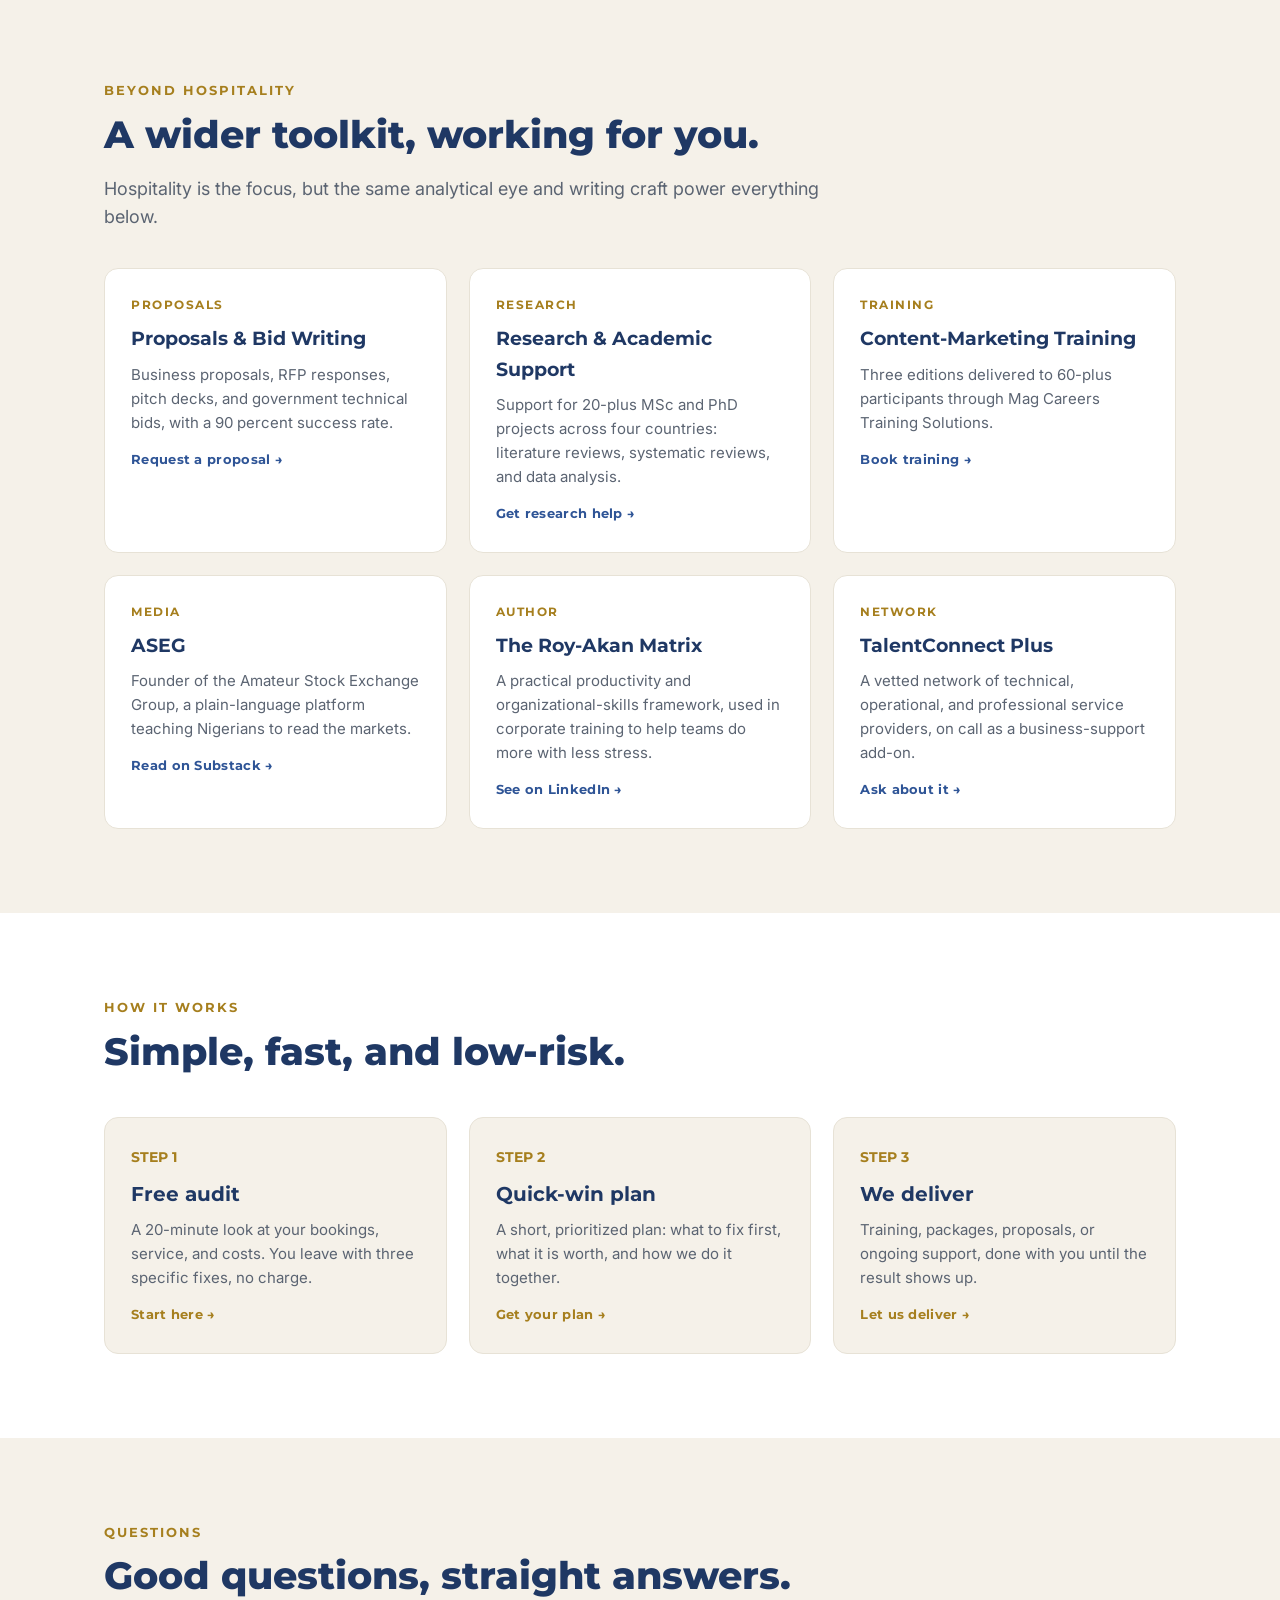
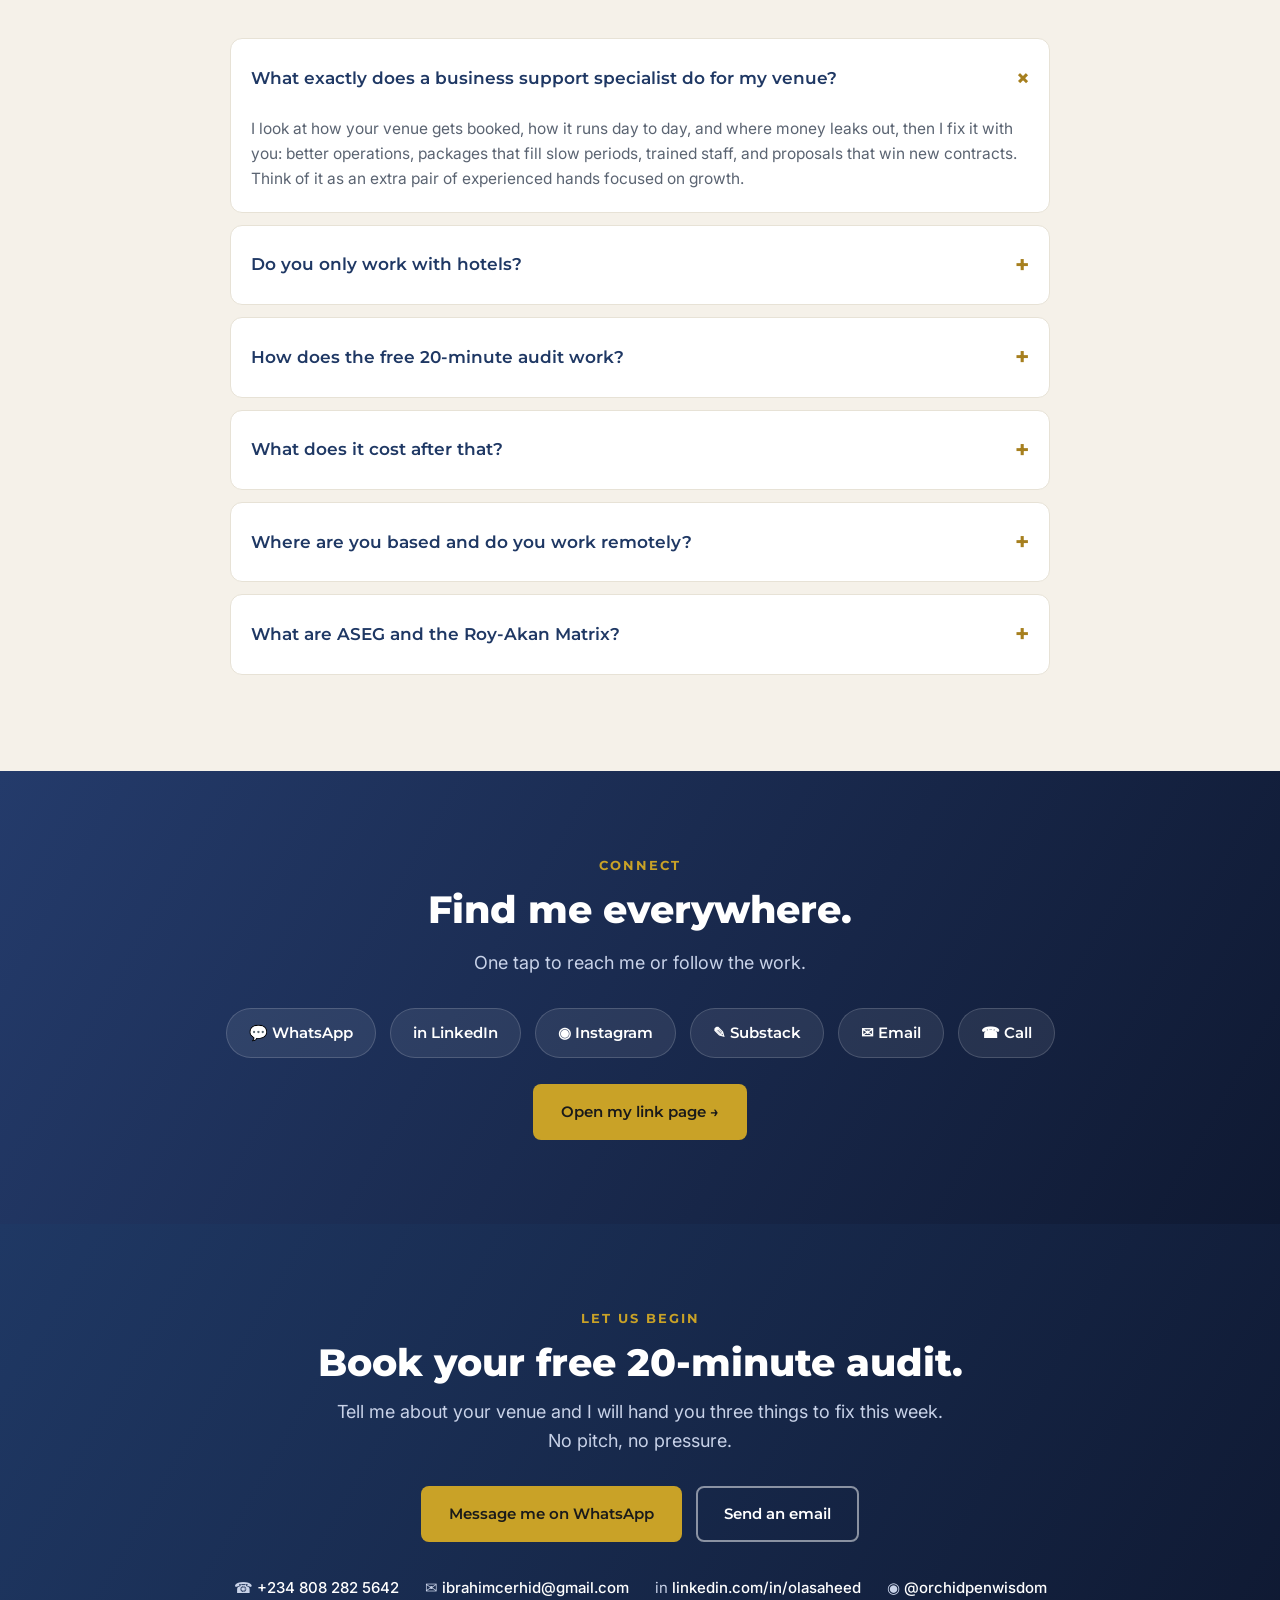
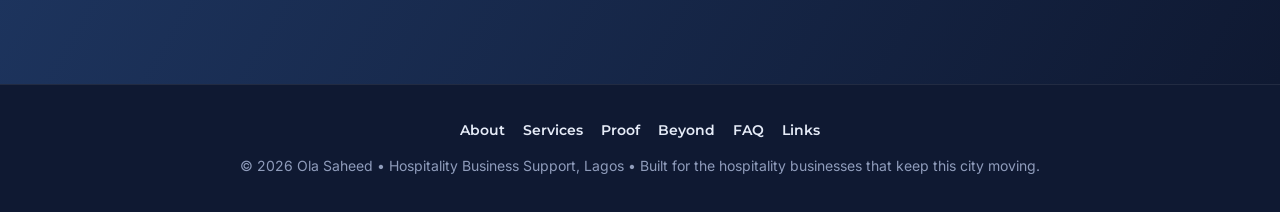
==== commit b6df2e31: "Hero: add targeting lead-in line above headline Co-Authored-By: Claude Opus 4.8 <noreply@anthropic.c" ====
--- a/index.html
+++ b/index.html
@@ -48,7 +48,9 @@
     background:linear-gradient(90deg, rgba(15,25,50,.92) 0%, rgba(20,35,70,.82) 45%, rgba(20,35,70,.45) 100%), url('images/hero.jpg');
     background-size:cover;background-position:center right}
   .hero-inner{max-width:660px;padding:60px 0}
-  .eyebrow{display:inline-block;color:var(--gold);font-family:'Montserrat';font-weight:700;letter-spacing:2px;text-transform:uppercase;font-size:13px;margin-bottom:18px}
+  .eyebrow{display:inline-block;color:var(--gold);font-family:'Montserrat';font-weight:700;letter-spacing:2px;text-transform:uppercase;font-size:13px;margin-bottom:14px}
+  .hero-pre{color:#fff;font-family:'Montserrat',sans-serif;font-weight:600;font-size:clamp(16px,2.1vw,20px);line-height:1.35;max-width:560px;margin-bottom:16px}
+  .hero-pre b{color:var(--gold);font-weight:800}
   .hero h1{font-size:clamp(34px,5vw,56px);line-height:1.08;font-weight:800;margin-bottom:20px}
   .hero h1 em{color:var(--gold);font-style:normal}
   .hero p{font-size:19px;color:#e8ecf5;margin-bottom:30px;max-width:560px}
@@ -214,6 +216,7 @@
   <div class="wrap">
     <div class="hero-inner">
       <span class="eyebrow">Hospitality Business Support &bull; Lagos</span>
+      <p class="hero-pre">If you run a venue, hotel, or event business in Lagos, <b>this is for you.</b></p>
       <h1>Fuller calendars. Smoother operations. <em>Bigger contracts.</em></h1>
       <p>I help Lagos hotels, lounges, bars, restaurants, and event centres get booked, run better, and win contracts, drawing on nine years inside hospitality operations and a 90 percent proposal win rate.</p>
       <div class="hero-cta">
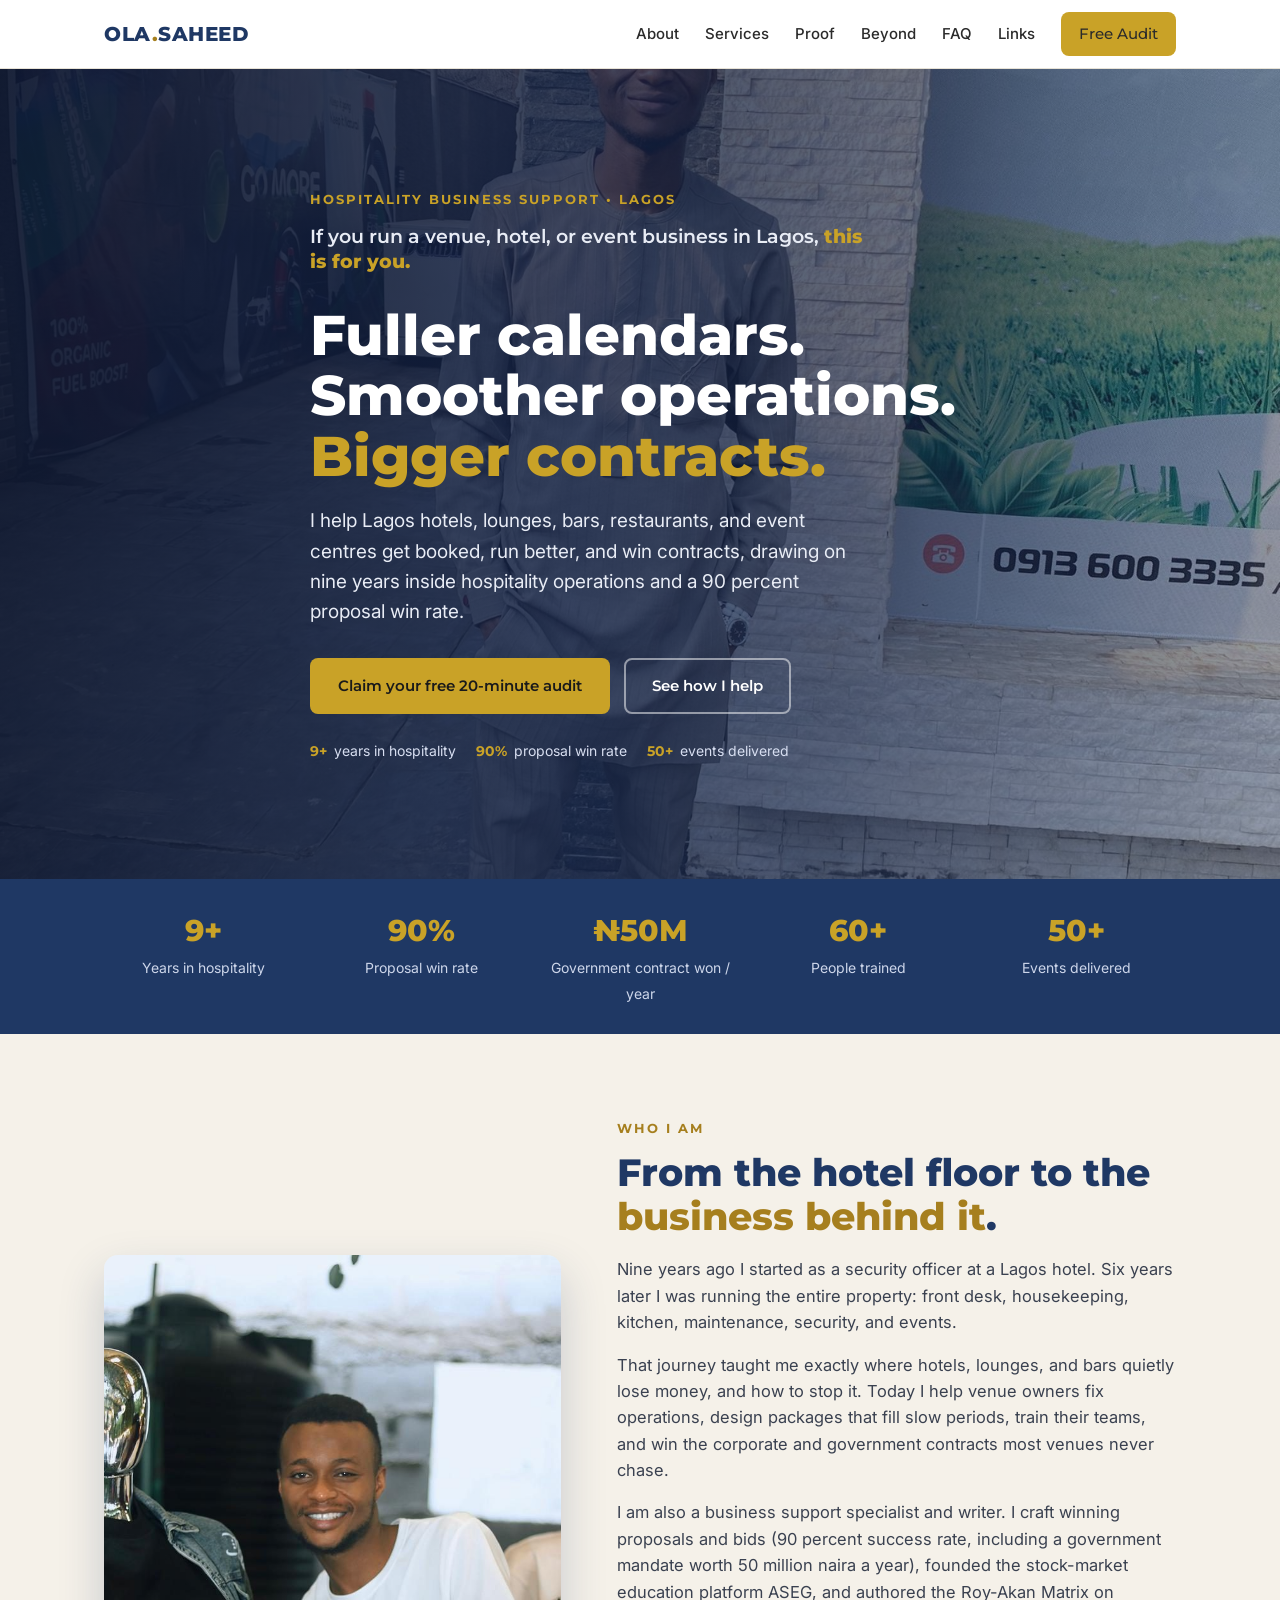
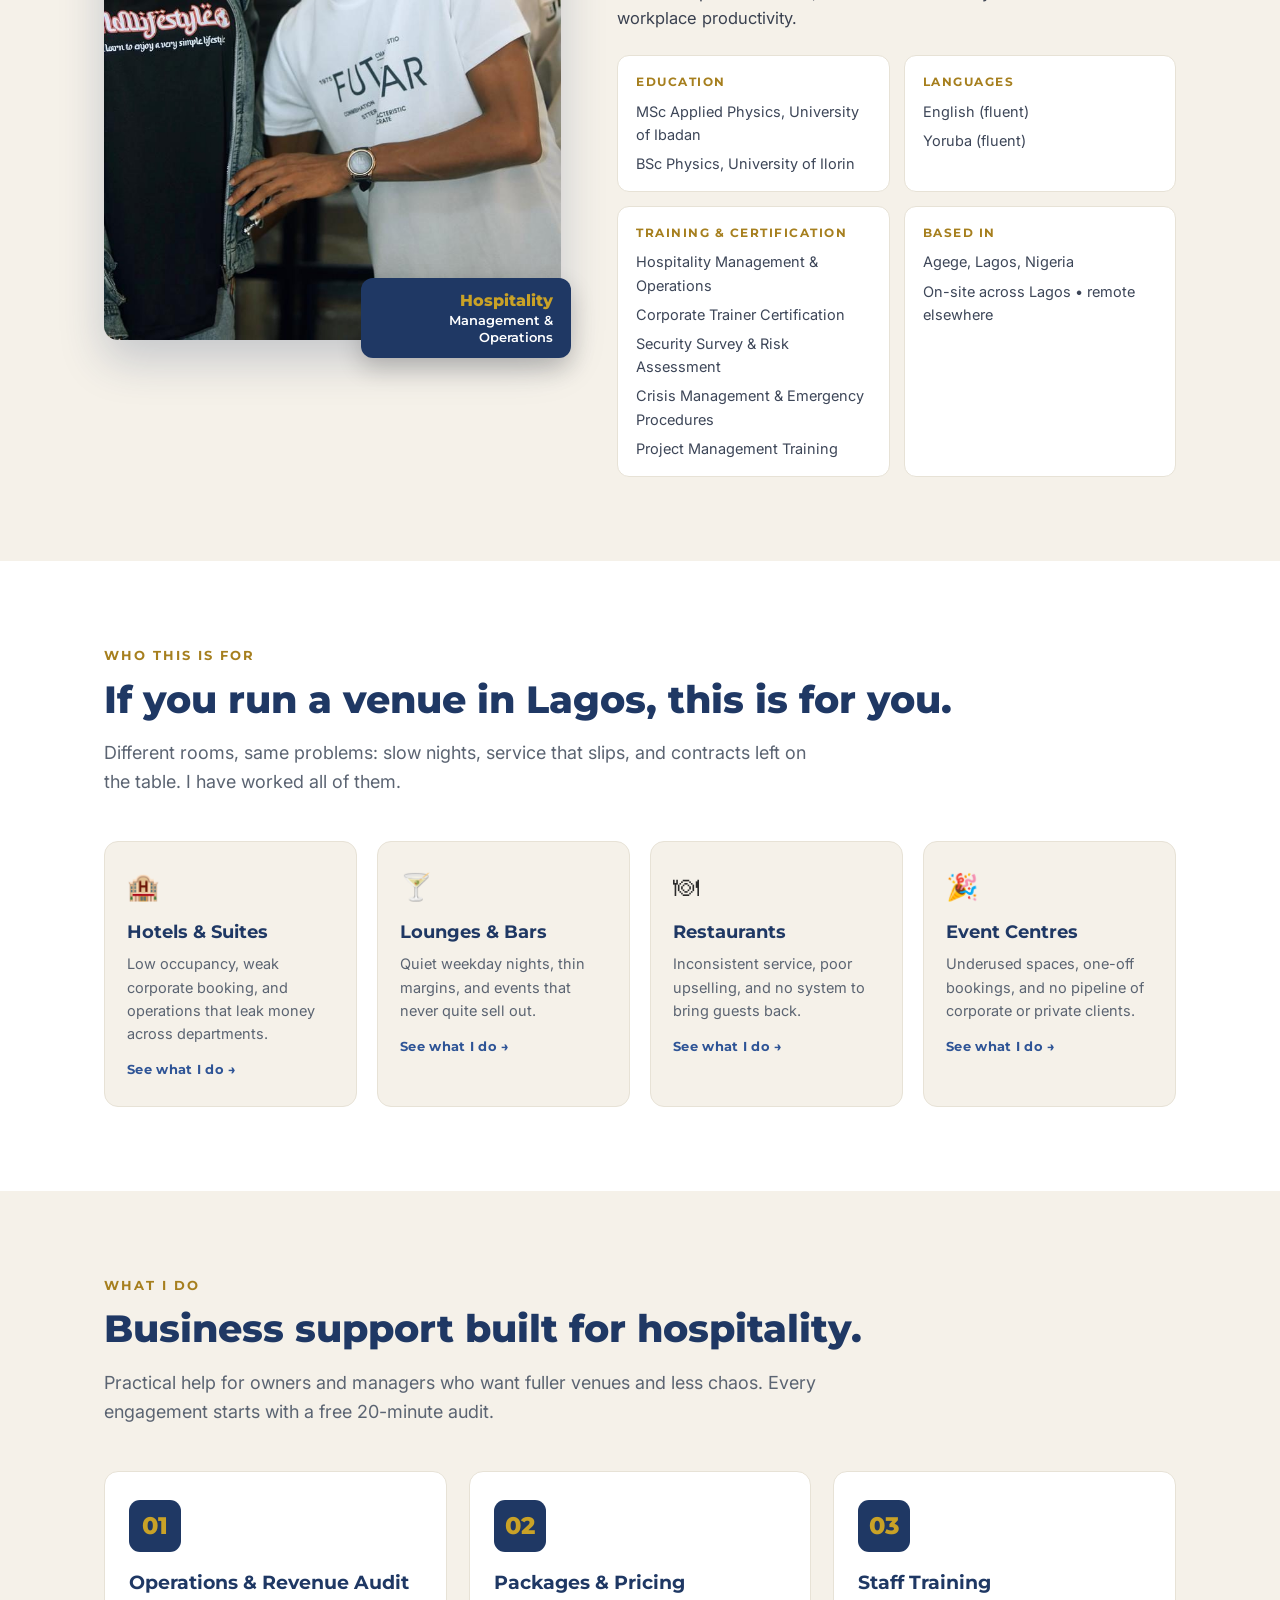
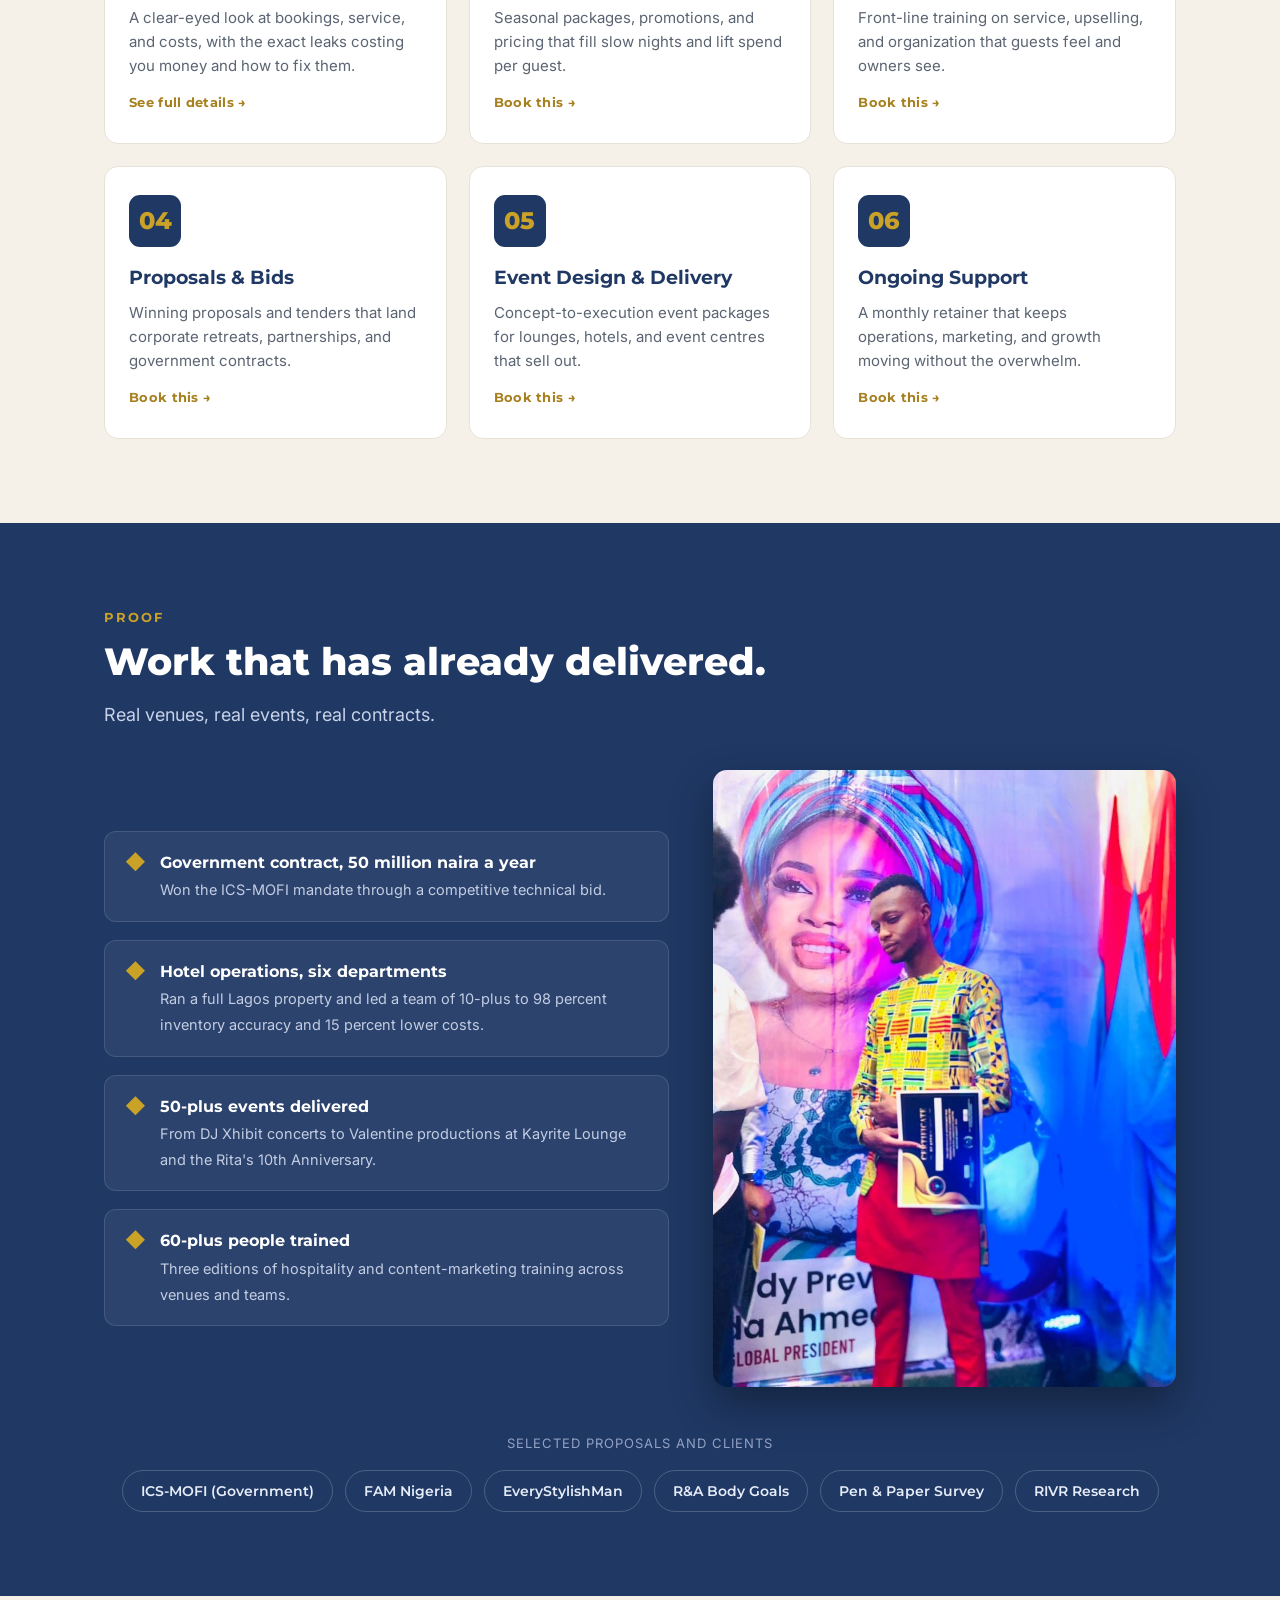
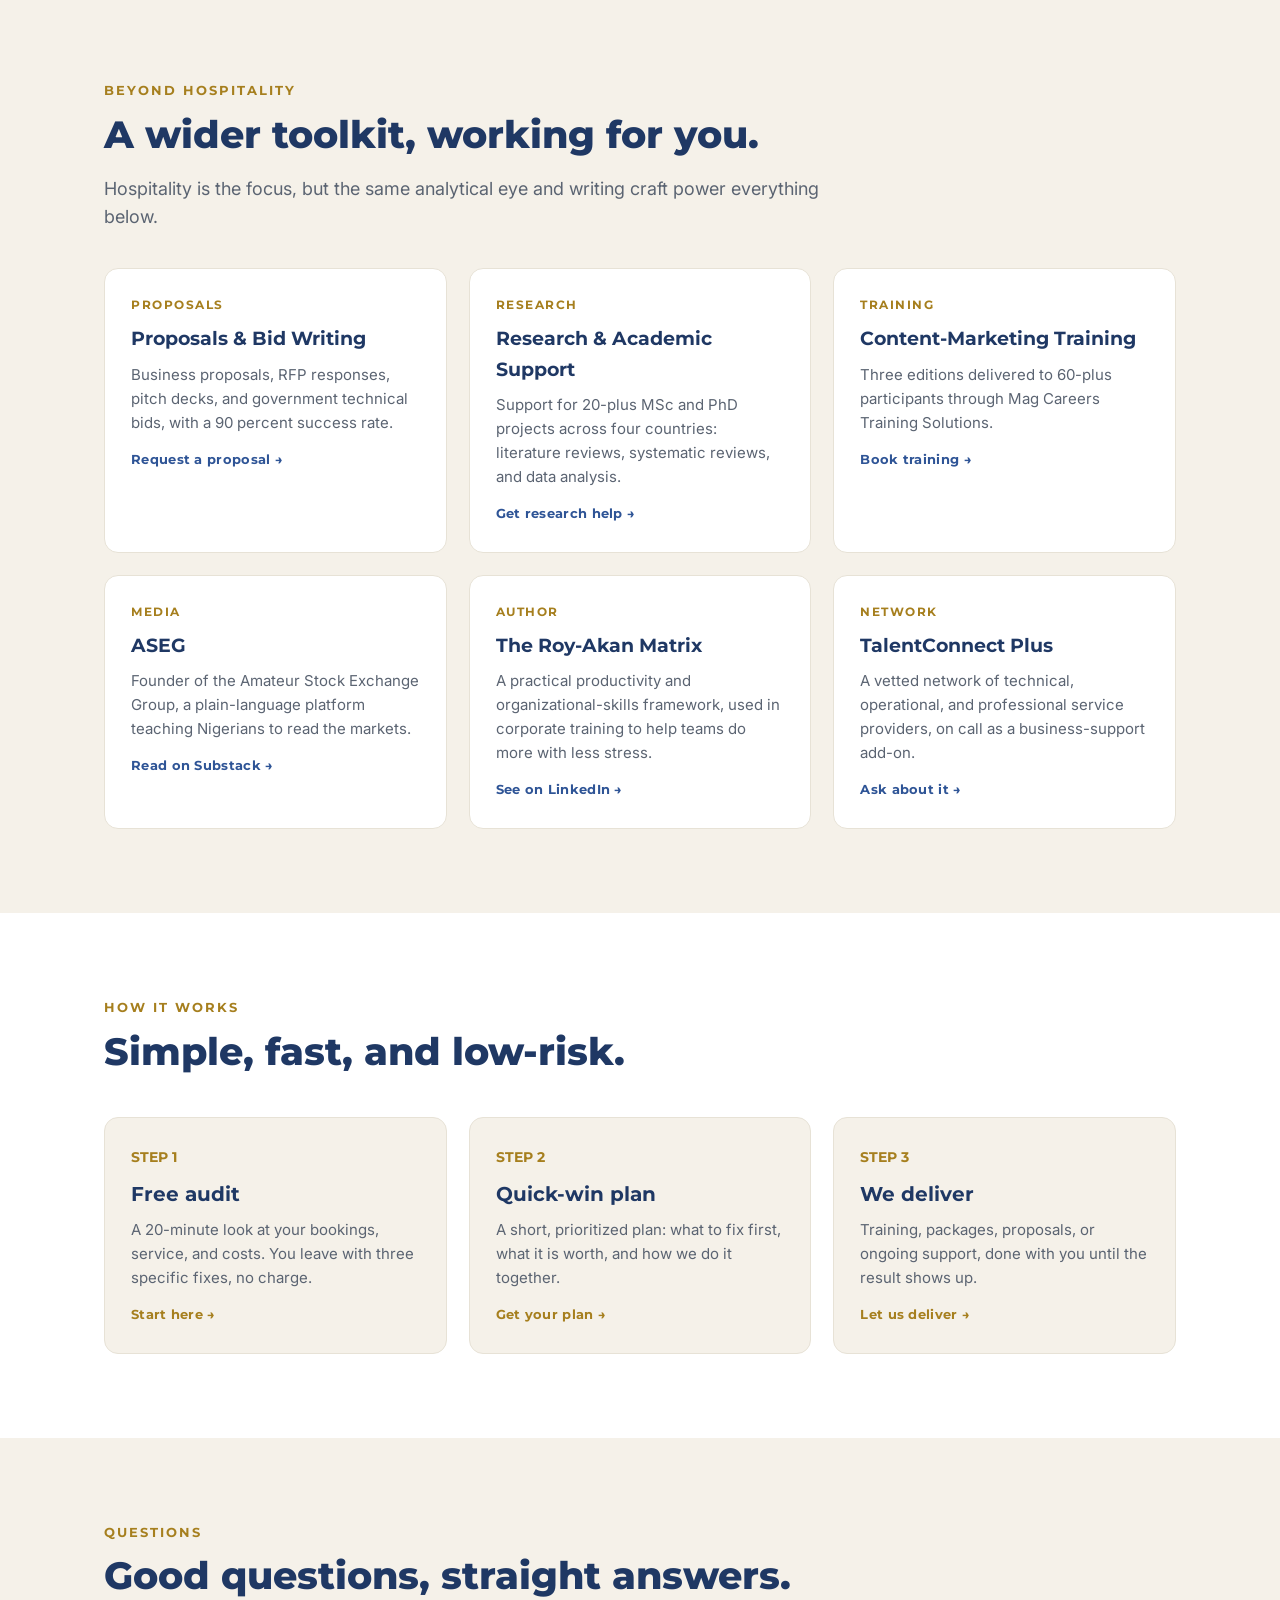
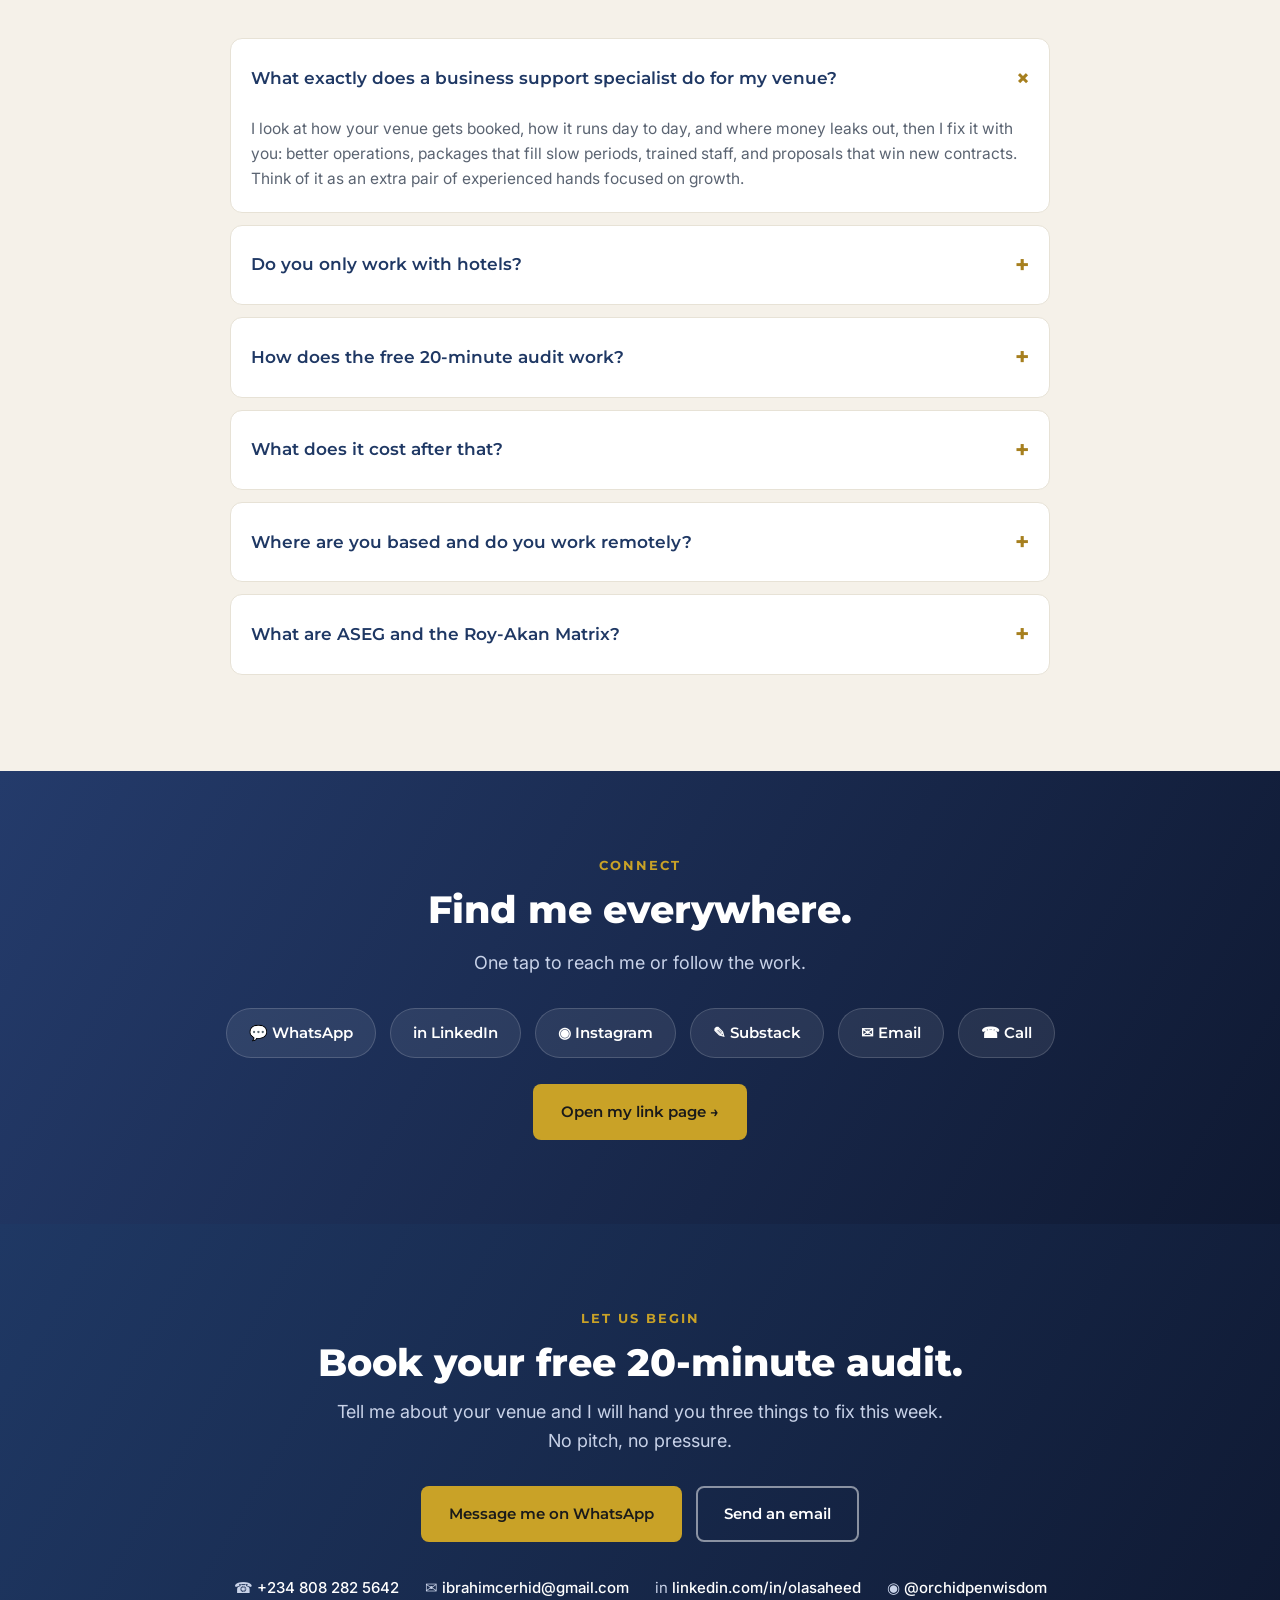
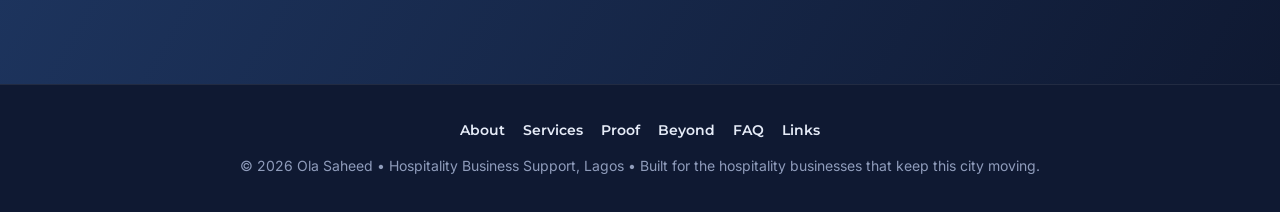
==== commit db97686c: "Add flagship service detail page (Operations & Revenue Audit) with infographics + book-this modal; w" ====
--- a/index.html
+++ b/index.html
@@ -307,7 +307,7 @@
     <h2>Business support built for hospitality.</h2>
     <p class="lead">Practical help for owners and managers who want fuller venues and less chaos. Every engagement starts with a free 20-minute audit.</p>
     <div class="cards">
-      <a class="card" href="https://wa.me/message/EQCIJZAHGFGKD1" target="_blank" rel="noopener"><div class="ico">01</div><h3>Operations &amp; Revenue Audit</h3><p>A clear-eyed look at bookings, service, and costs, with the exact leaks costing you money and how to fix them.</p><span class="more">Book this &rarr;</span></a>
+      <a class="card" href="services/operations-audit.html"><div class="ico">01</div><h3>Operations &amp; Revenue Audit</h3><p>A clear-eyed look at bookings, service, and costs, with the exact leaks costing you money and how to fix them.</p><span class="more">See full details &rarr;</span></a>
       <a class="card" href="https://wa.me/message/EQCIJZAHGFGKD1" target="_blank" rel="noopener"><div class="ico">02</div><h3>Packages &amp; Pricing</h3><p>Seasonal packages, promotions, and pricing that fill slow nights and lift spend per guest.</p><span class="more">Book this &rarr;</span></a>
       <a class="card" href="https://wa.me/message/EQCIJZAHGFGKD1" target="_blank" rel="noopener"><div class="ico">03</div><h3>Staff Training</h3><p>Front-line training on service, upselling, and organization that guests feel and owners see.</p><span class="more">Book this &rarr;</span></a>
       <a class="card" href="https://wa.me/message/EQCIJZAHGFGKD1" target="_blank" rel="noopener"><div class="ico">04</div><h3>Proposals &amp; Bids</h3><p>Winning proposals and tenders that land corporate retreats, partnerships, and government contracts.</p><span class="more">Book this &rarr;</span></a>
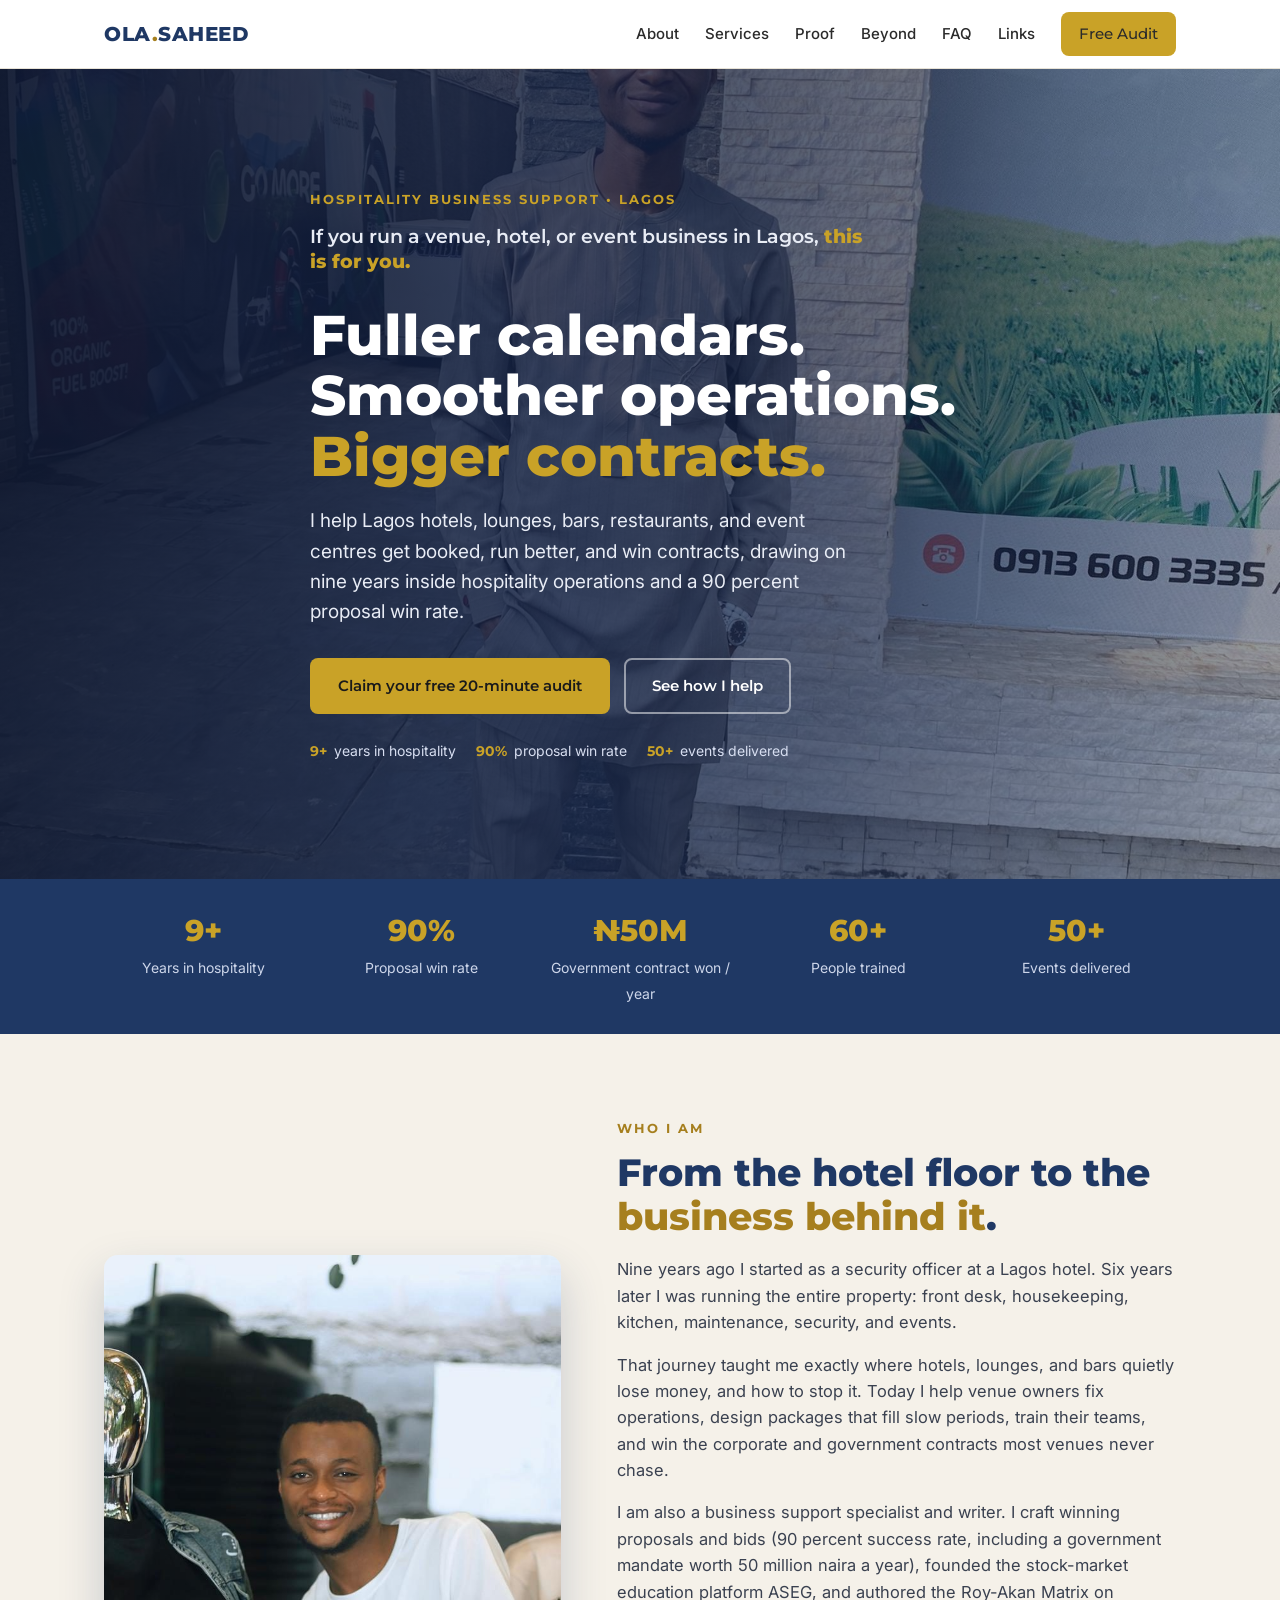
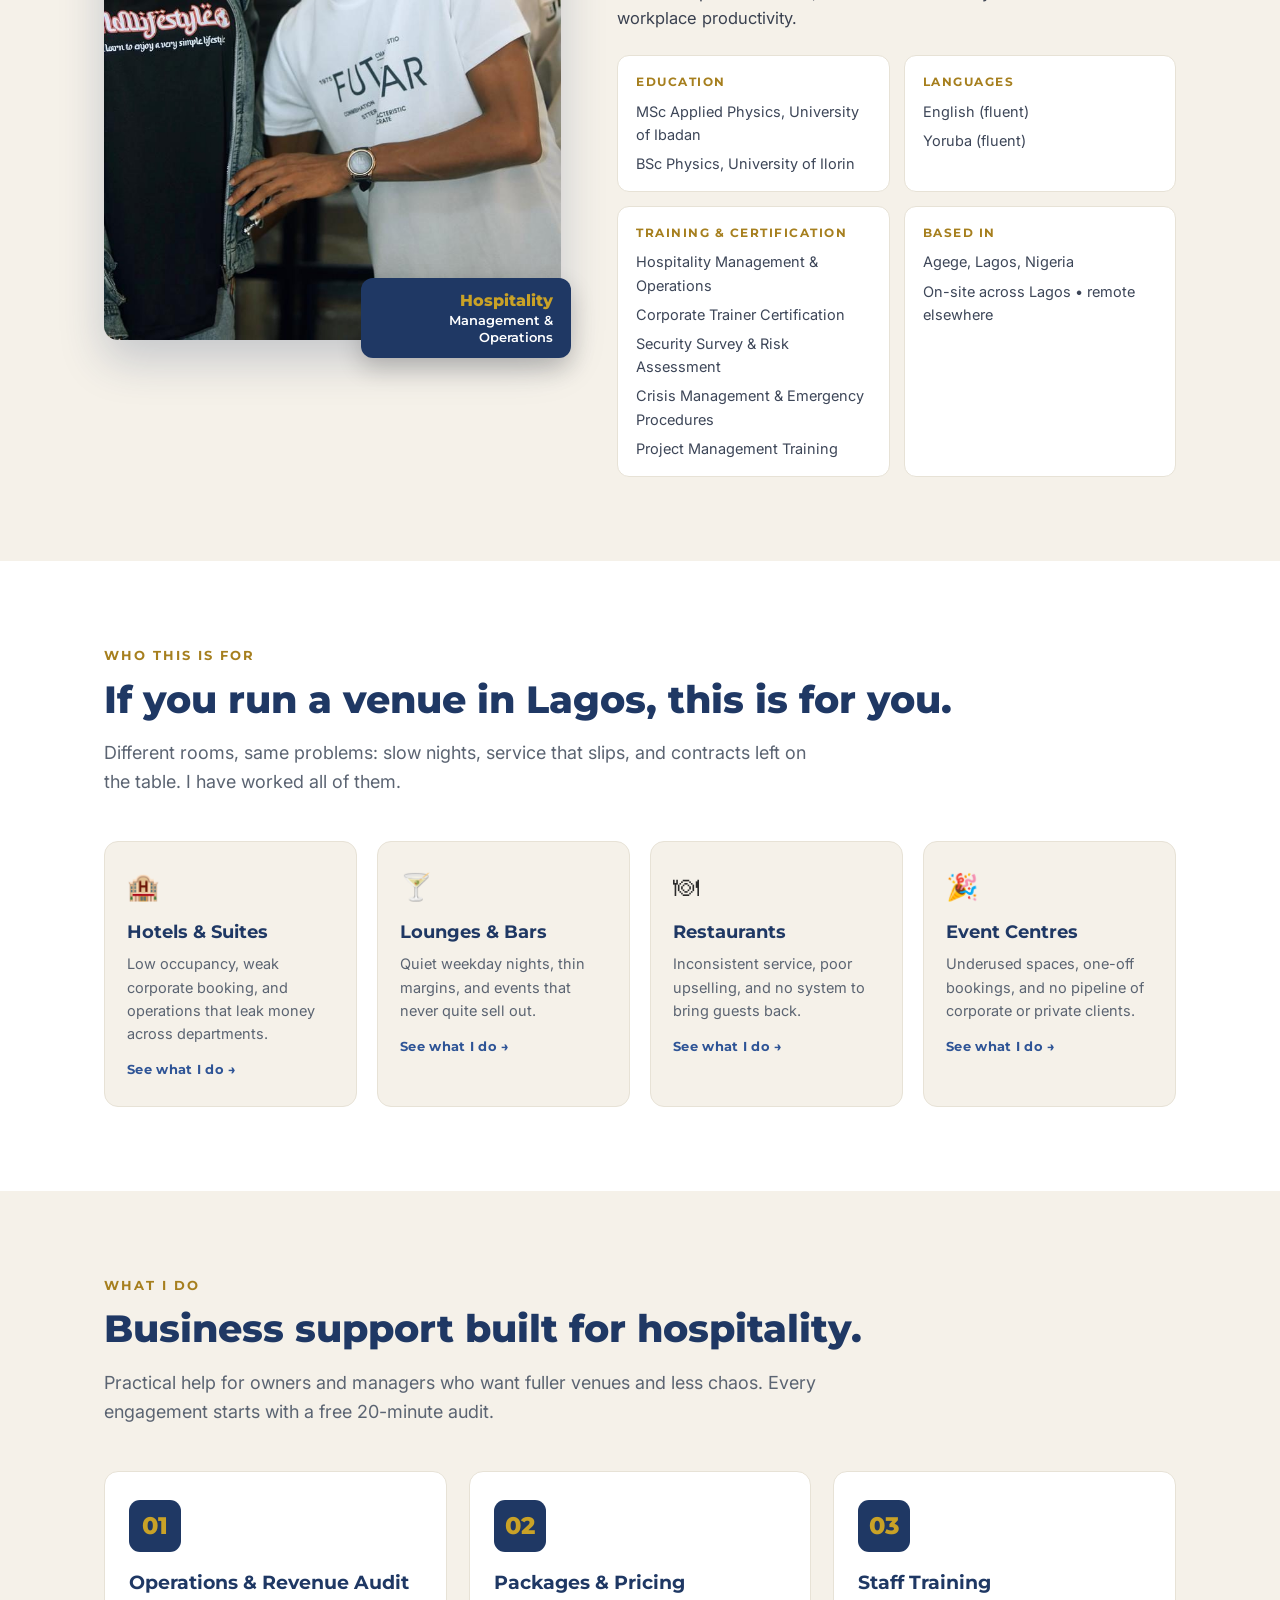
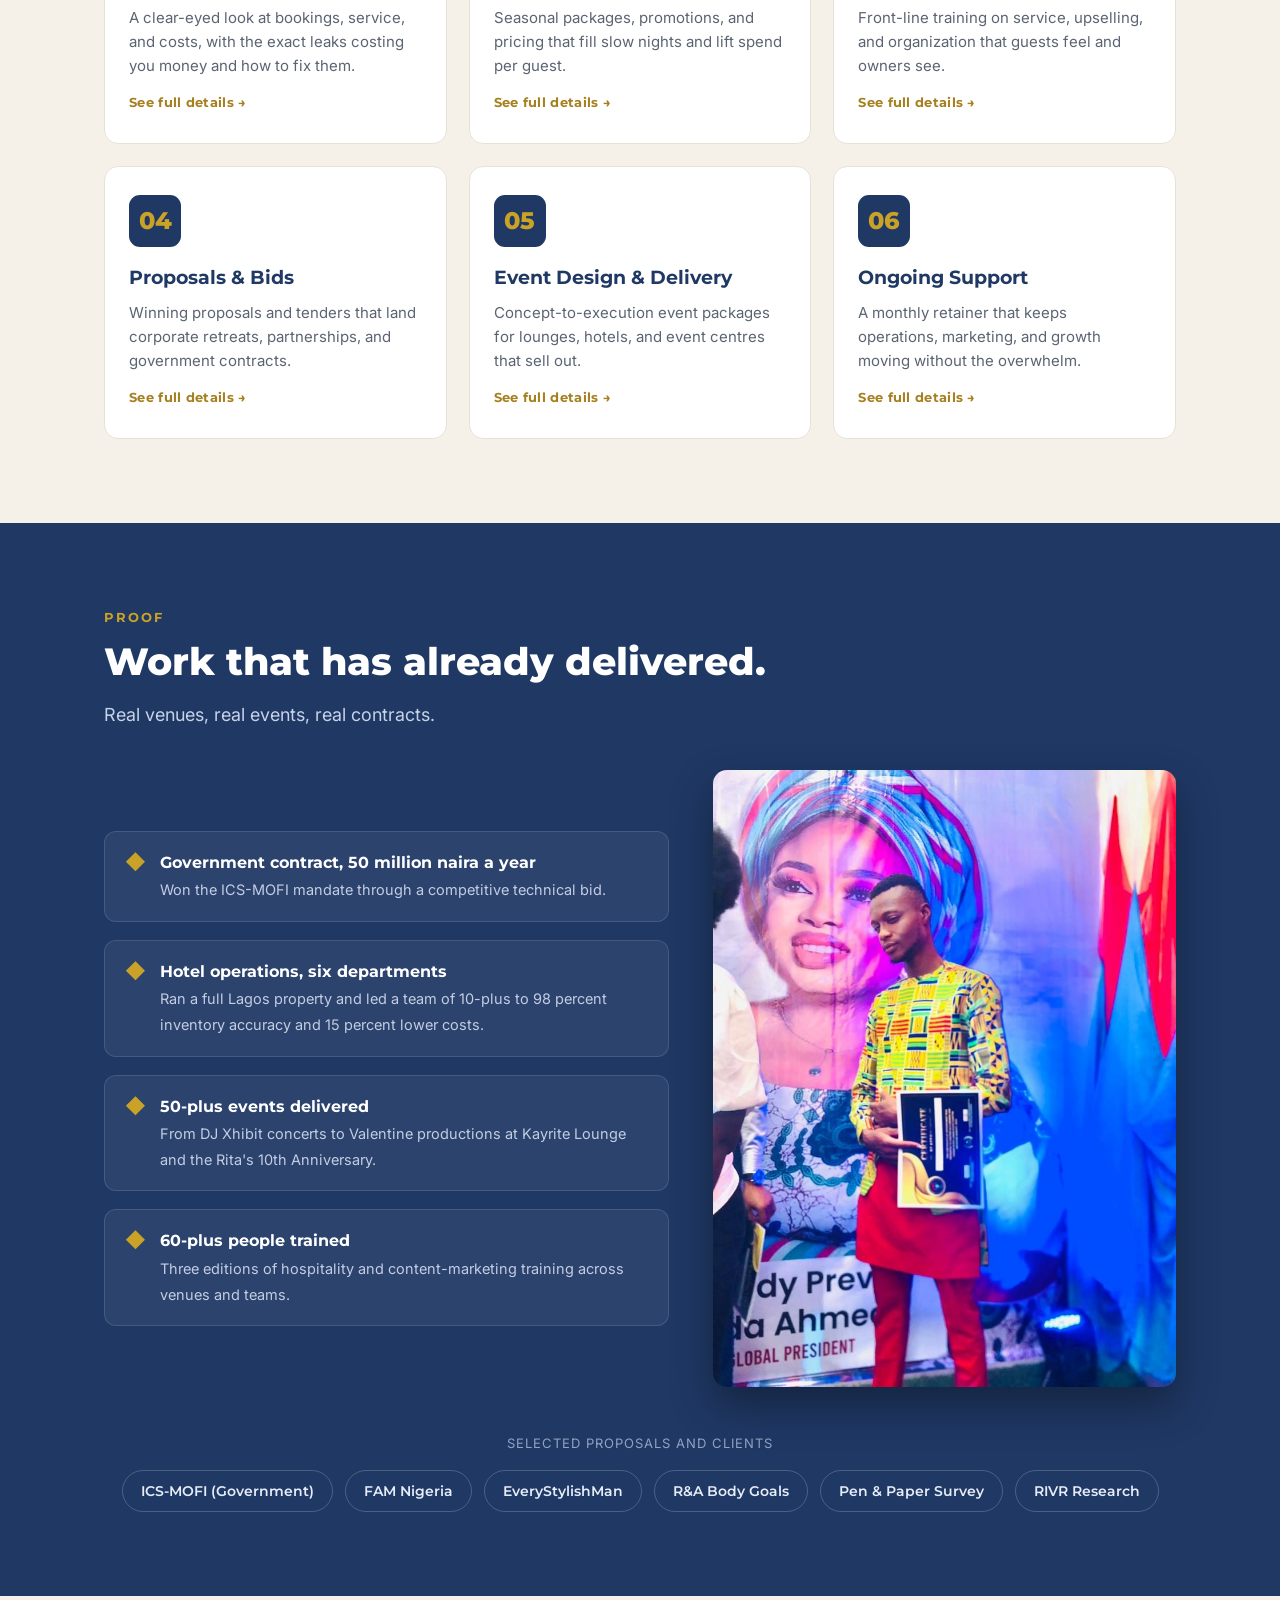
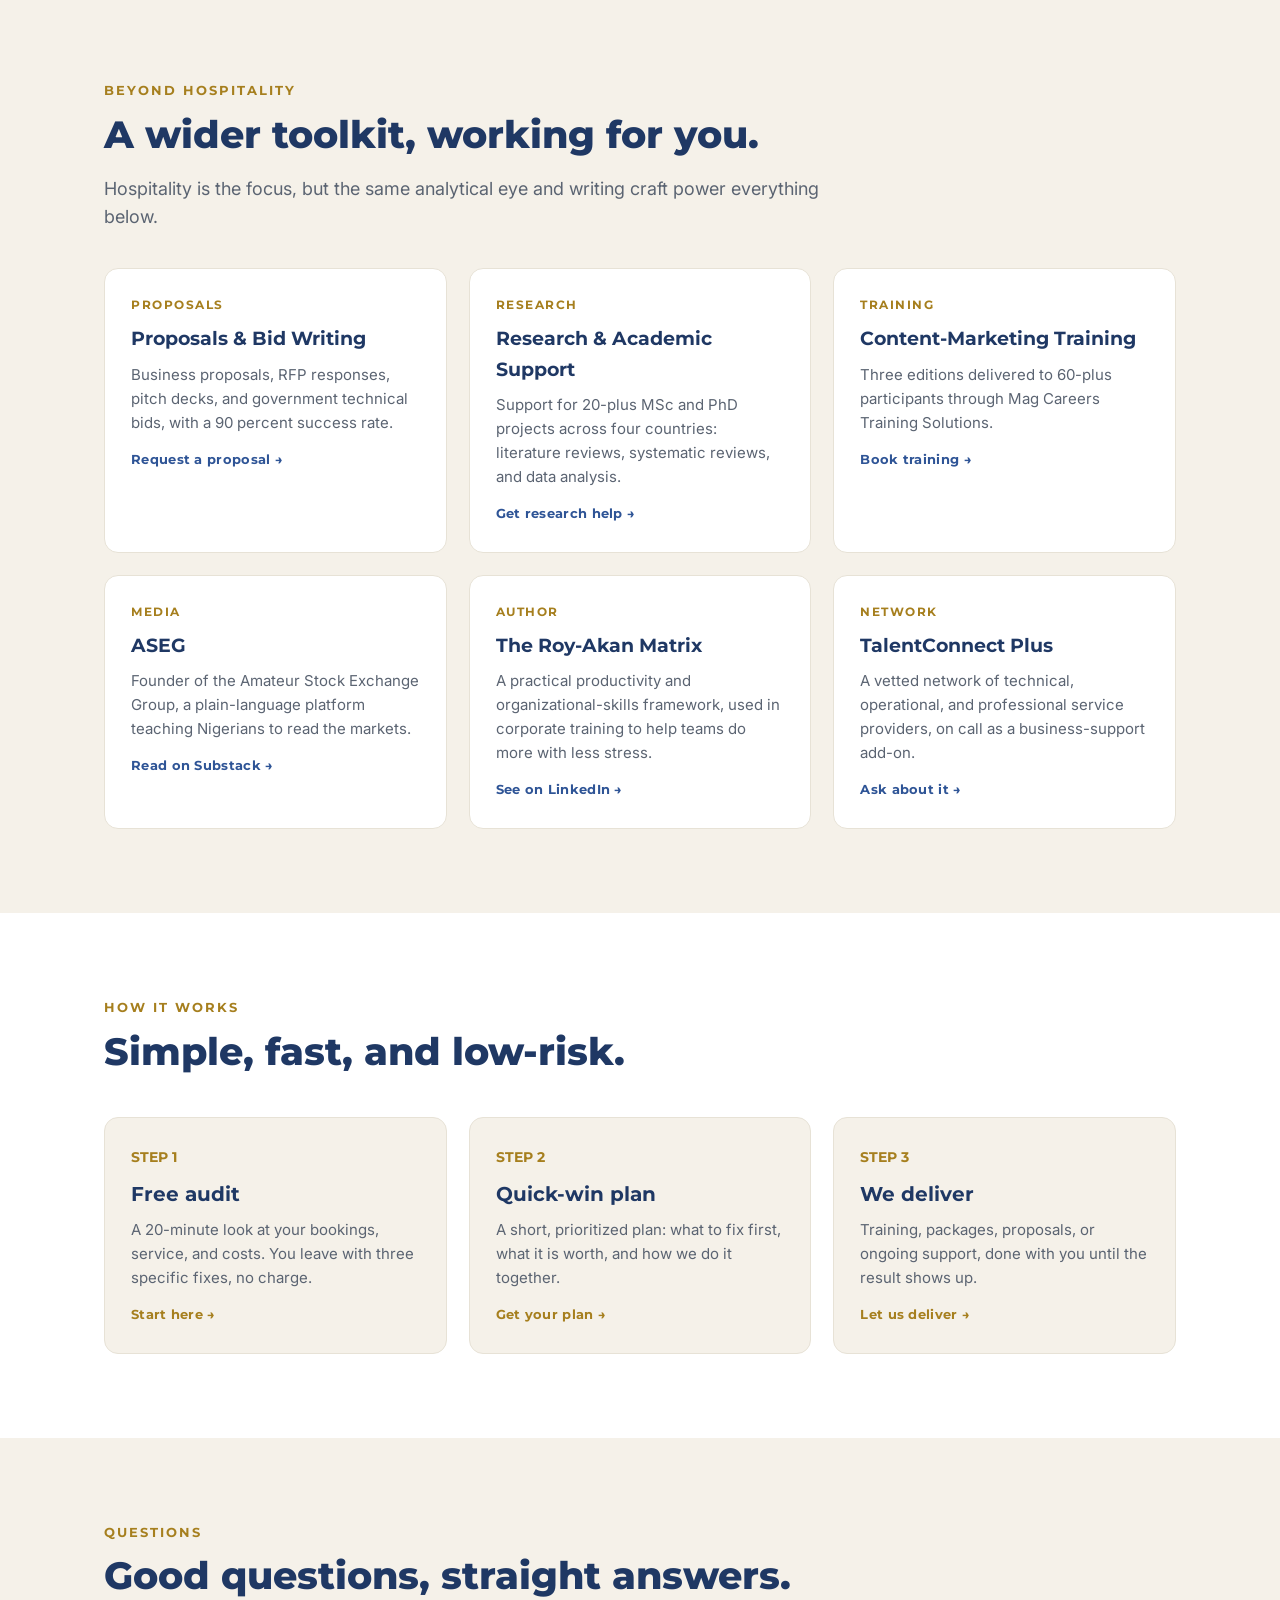
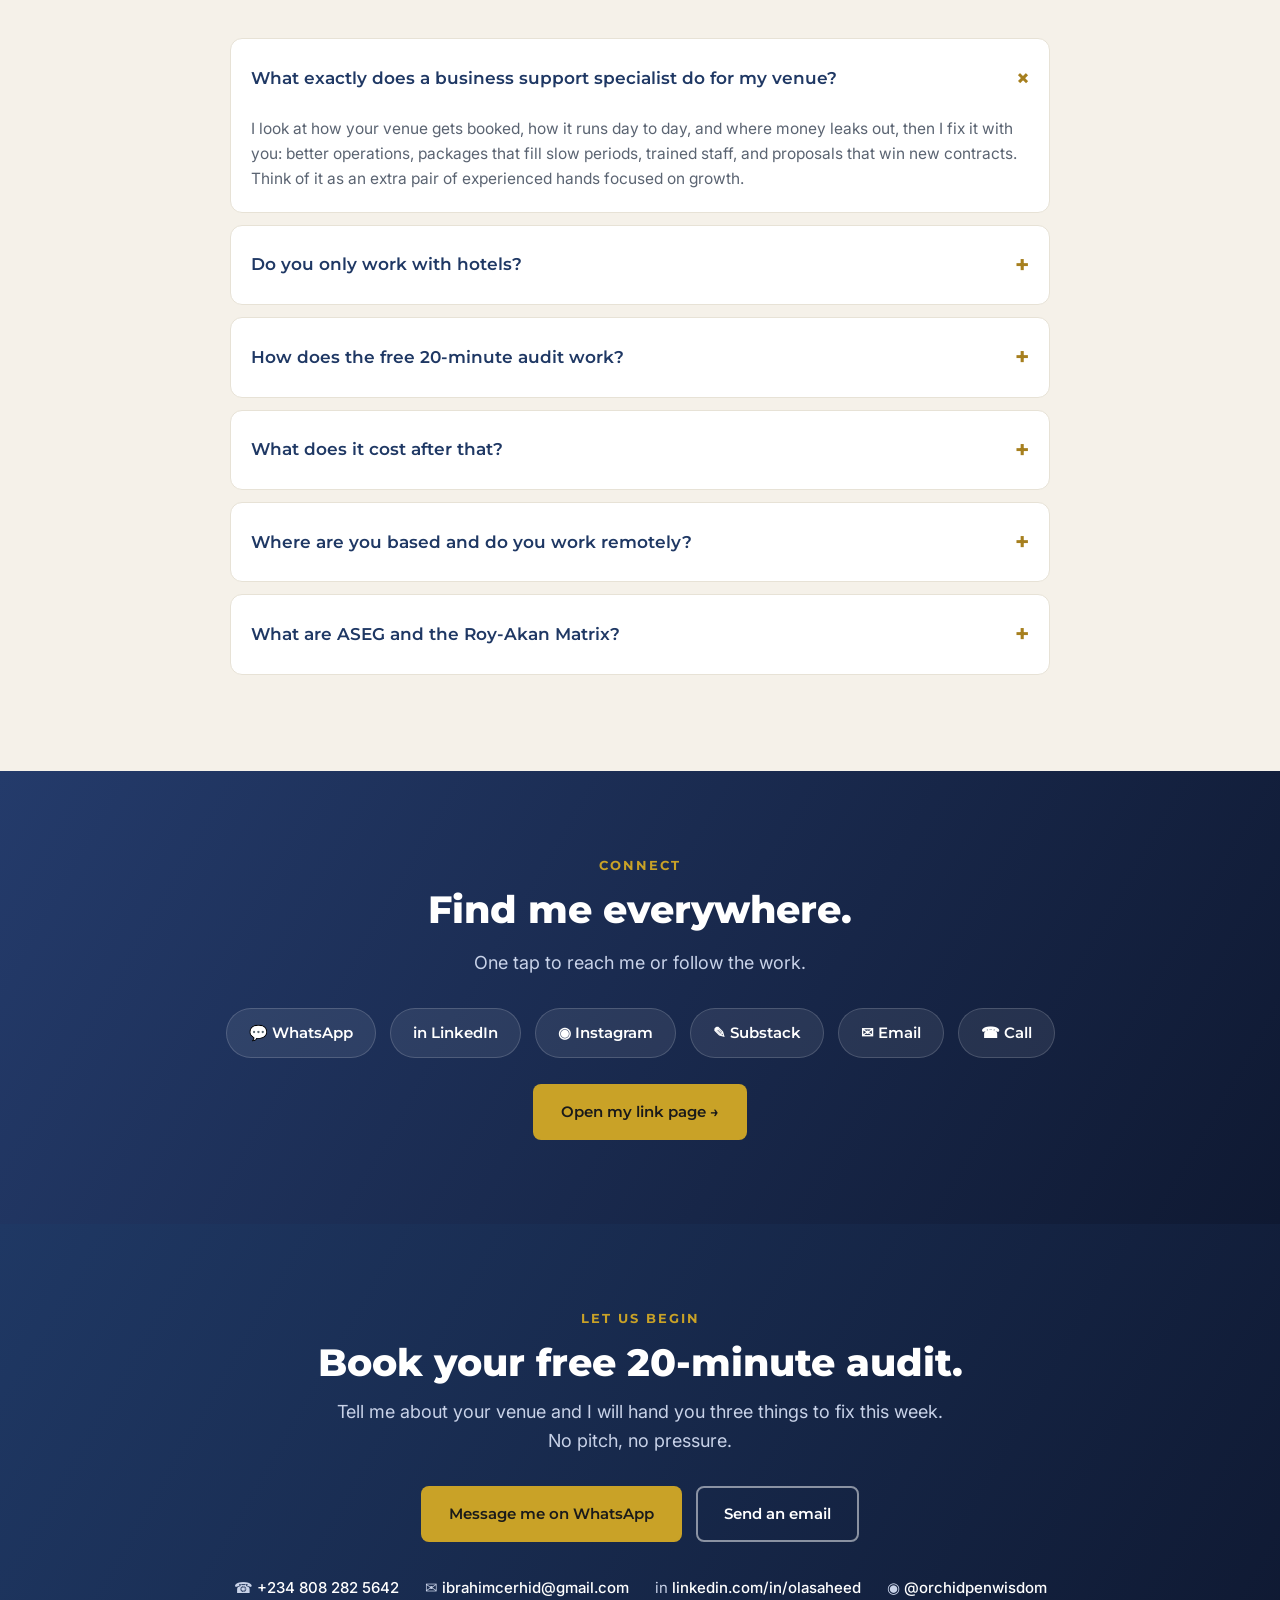
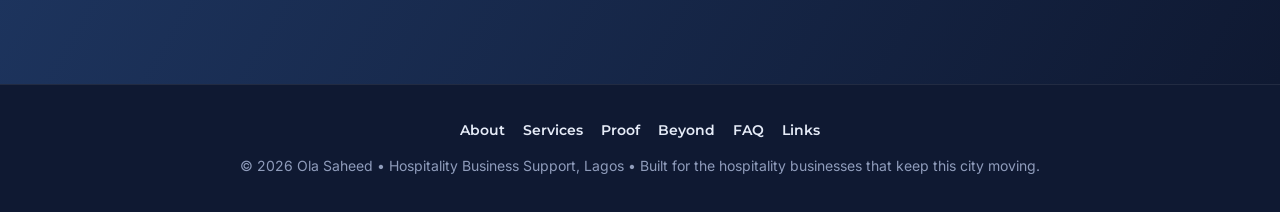
==== commit 73904e6a: "Add 5 remaining service detail pages; wire all cards + cross-links Co-Authored-By: Claude Opus 4.8 <" ====
--- a/index.html
+++ b/index.html
@@ -308,11 +308,11 @@
     <p class="lead">Practical help for owners and managers who want fuller venues and less chaos. Every engagement starts with a free 20-minute audit.</p>
     <div class="cards">
       <a class="card" href="services/operations-audit.html"><div class="ico">01</div><h3>Operations &amp; Revenue Audit</h3><p>A clear-eyed look at bookings, service, and costs, with the exact leaks costing you money and how to fix them.</p><span class="more">See full details &rarr;</span></a>
-      <a class="card" href="https://wa.me/message/EQCIJZAHGFGKD1" target="_blank" rel="noopener"><div class="ico">02</div><h3>Packages &amp; Pricing</h3><p>Seasonal packages, promotions, and pricing that fill slow nights and lift spend per guest.</p><span class="more">Book this &rarr;</span></a>
-      <a class="card" href="https://wa.me/message/EQCIJZAHGFGKD1" target="_blank" rel="noopener"><div class="ico">03</div><h3>Staff Training</h3><p>Front-line training on service, upselling, and organization that guests feel and owners see.</p><span class="more">Book this &rarr;</span></a>
-      <a class="card" href="https://wa.me/message/EQCIJZAHGFGKD1" target="_blank" rel="noopener"><div class="ico">04</div><h3>Proposals &amp; Bids</h3><p>Winning proposals and tenders that land corporate retreats, partnerships, and government contracts.</p><span class="more">Book this &rarr;</span></a>
-      <a class="card" href="https://wa.me/message/EQCIJZAHGFGKD1" target="_blank" rel="noopener"><div class="ico">05</div><h3>Event Design &amp; Delivery</h3><p>Concept-to-execution event packages for lounges, hotels, and event centres that sell out.</p><span class="more">Book this &rarr;</span></a>
-      <a class="card" href="https://wa.me/message/EQCIJZAHGFGKD1" target="_blank" rel="noopener"><div class="ico">06</div><h3>Ongoing Support</h3><p>A monthly retainer that keeps operations, marketing, and growth moving without the overwhelm.</p><span class="more">Book this &rarr;</span></a>
+      <a class="card" href="services/packages-pricing.html"><div class="ico">02</div><h3>Packages &amp; Pricing</h3><p>Seasonal packages, promotions, and pricing that fill slow nights and lift spend per guest.</p><span class="more">See full details &rarr;</span></a>
+      <a class="card" href="services/staff-training.html"><div class="ico">03</div><h3>Staff Training</h3><p>Front-line training on service, upselling, and organization that guests feel and owners see.</p><span class="more">See full details &rarr;</span></a>
+      <a class="card" href="services/proposals-bids.html"><div class="ico">04</div><h3>Proposals &amp; Bids</h3><p>Winning proposals and tenders that land corporate retreats, partnerships, and government contracts.</p><span class="more">See full details &rarr;</span></a>
+      <a class="card" href="services/event-design.html"><div class="ico">05</div><h3>Event Design &amp; Delivery</h3><p>Concept-to-execution event packages for lounges, hotels, and event centres that sell out.</p><span class="more">See full details &rarr;</span></a>
+      <a class="card" href="services/ongoing-support.html"><div class="ico">06</div><h3>Ongoing Support</h3><p>A monthly retainer that keeps operations, marketing, and growth moving without the overwhelm.</p><span class="more">See full details &rarr;</span></a>
     </div>
   </div>
 </section>
